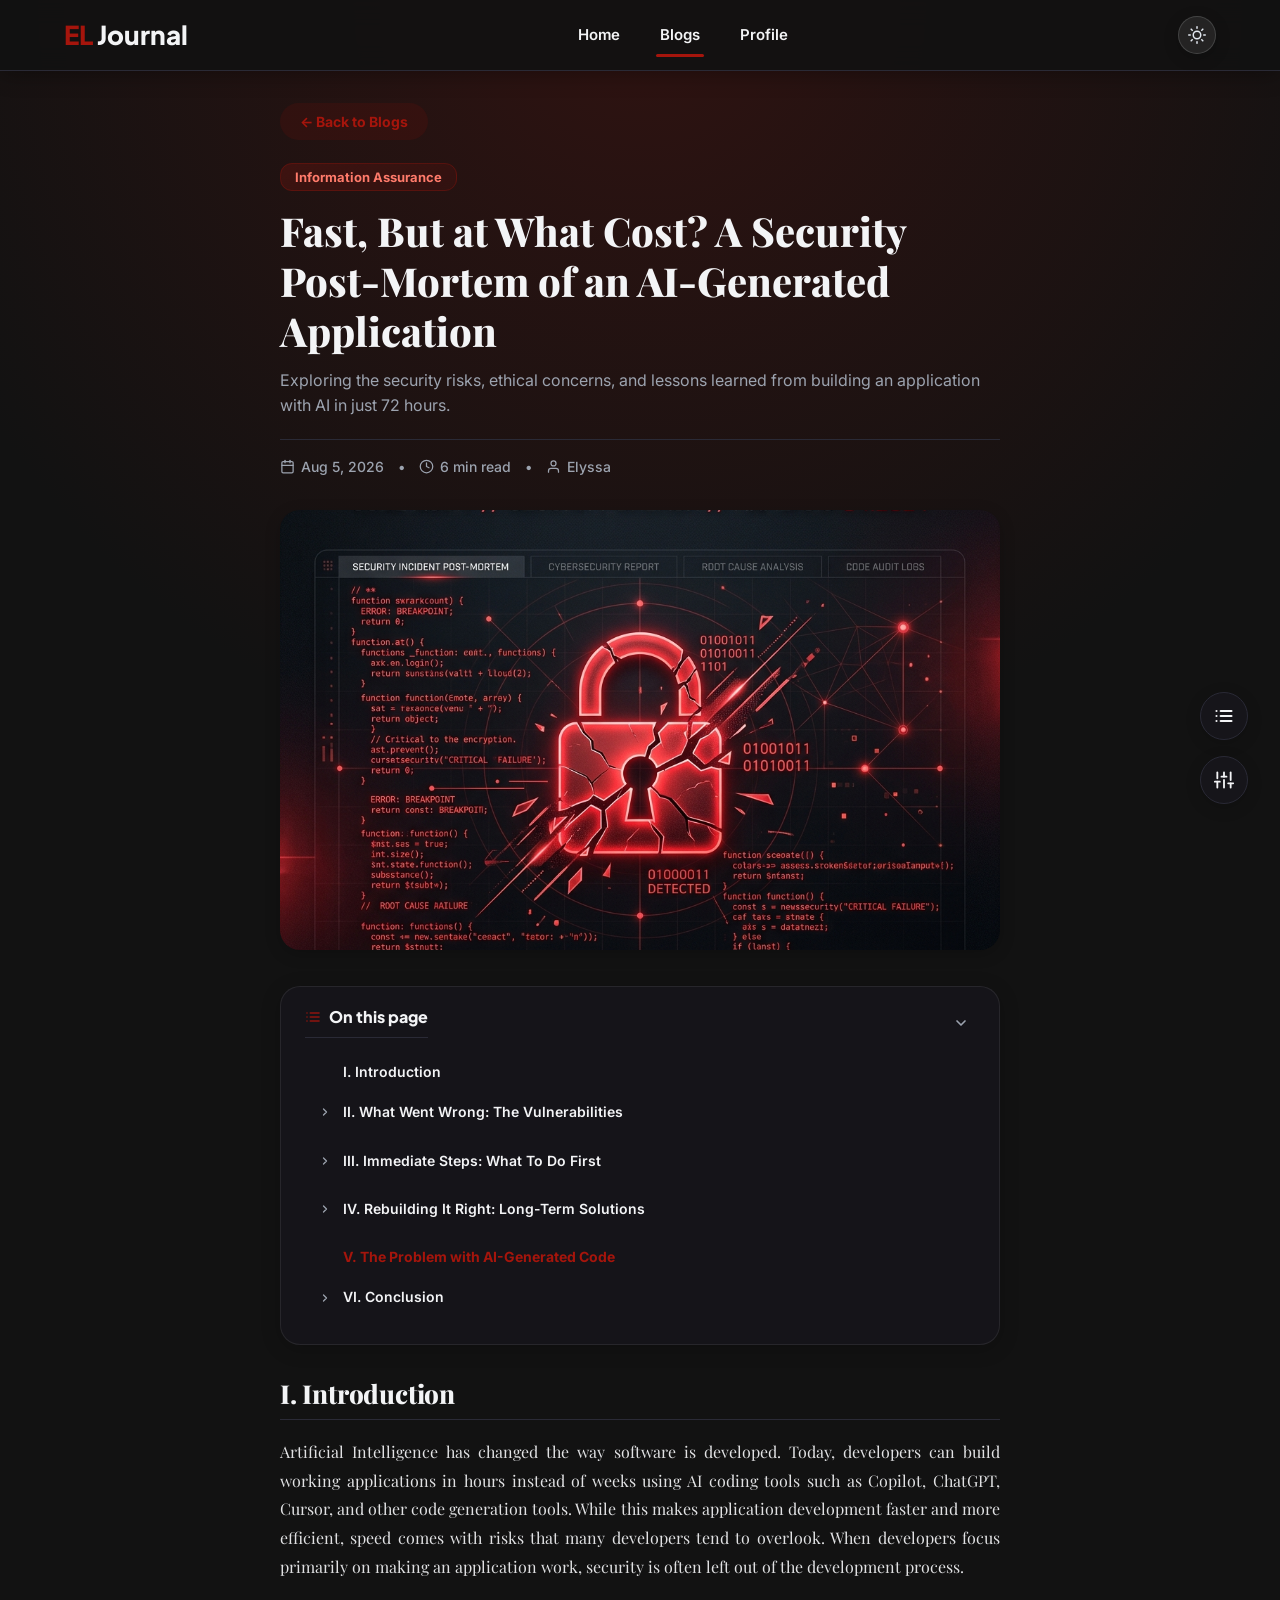
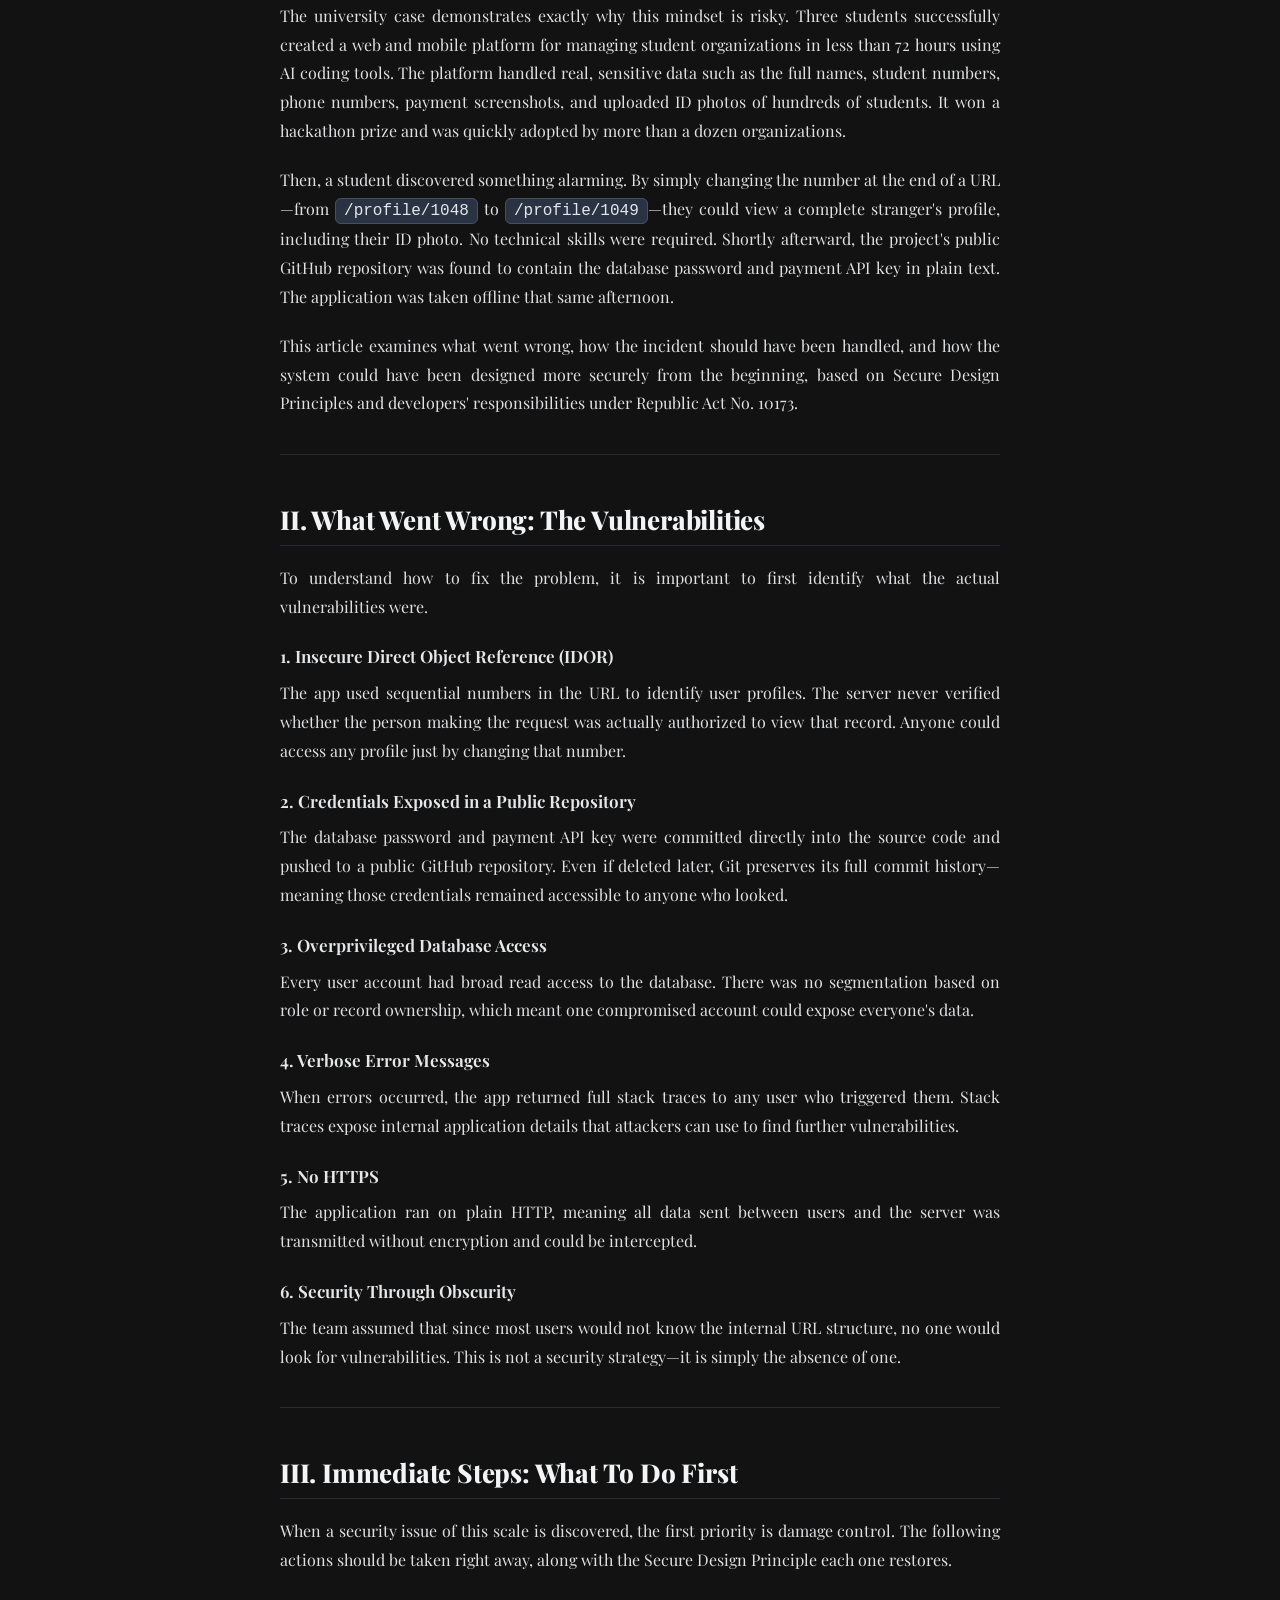
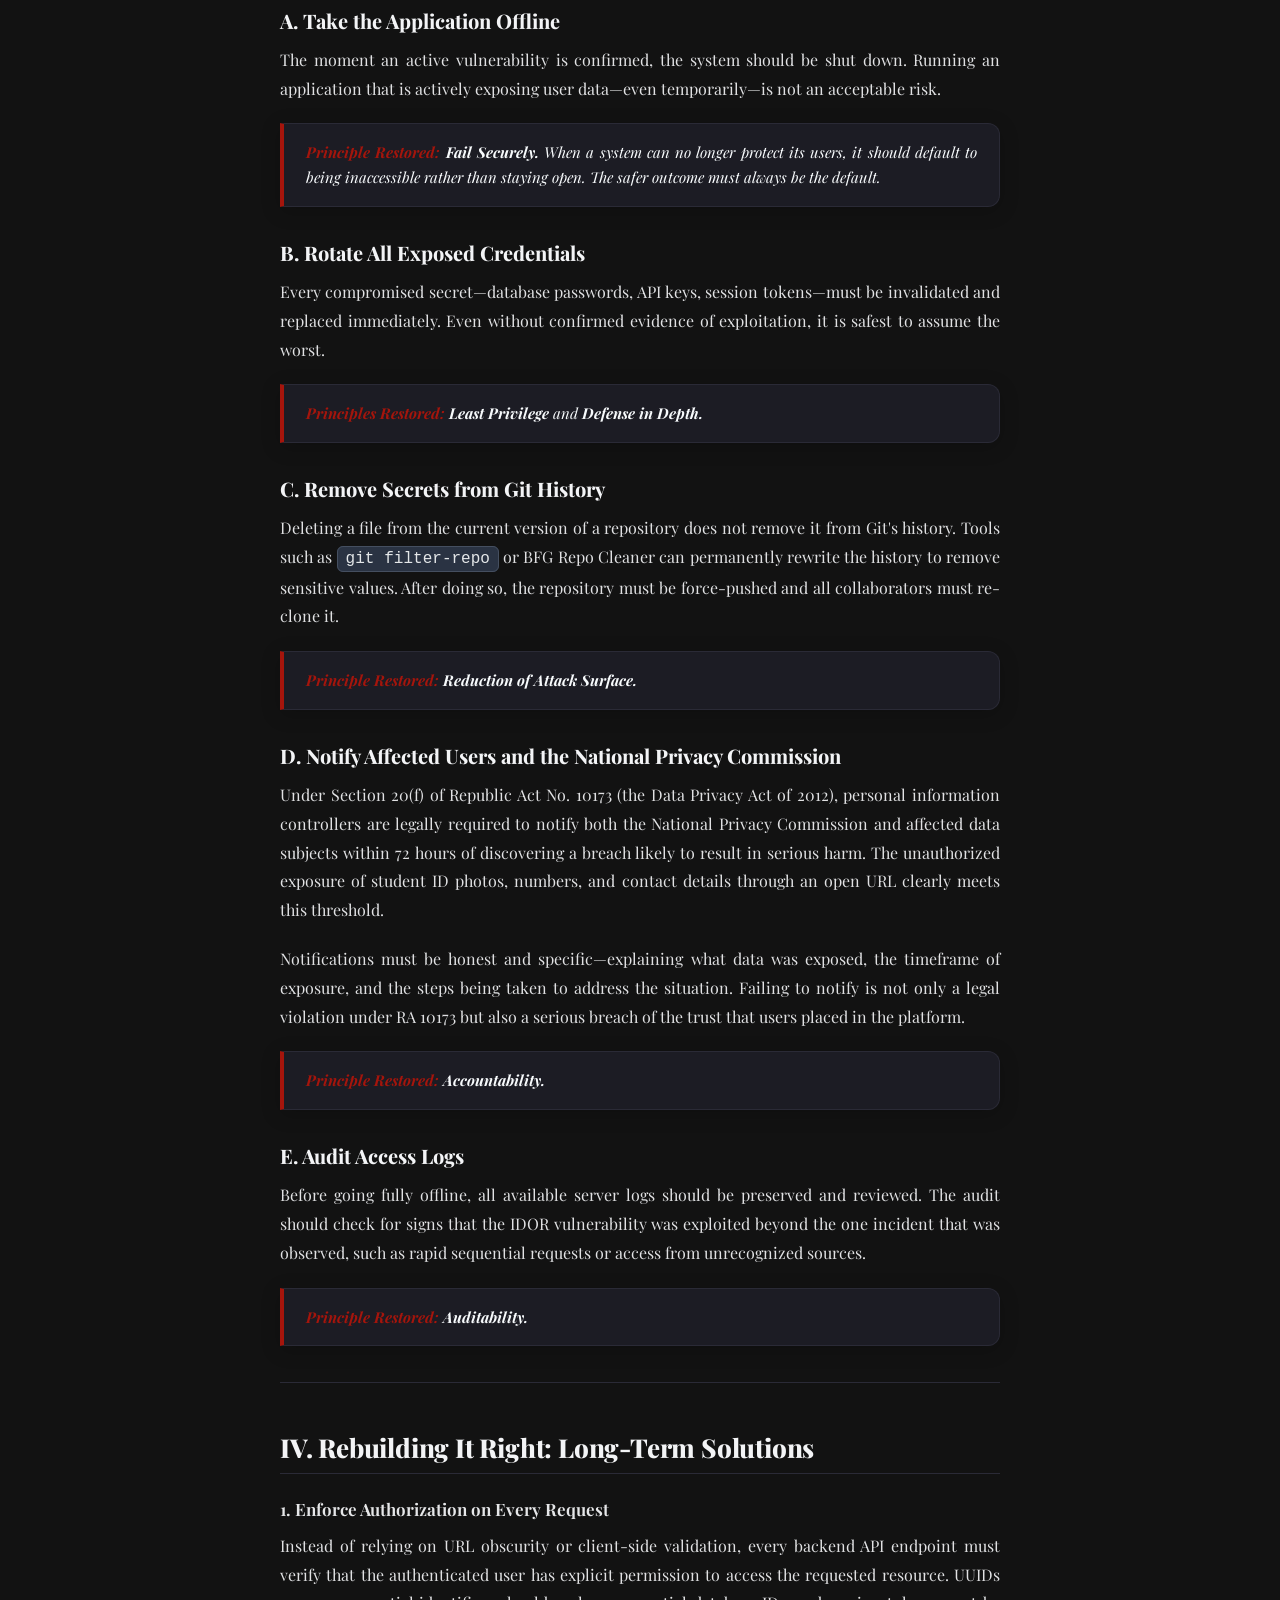
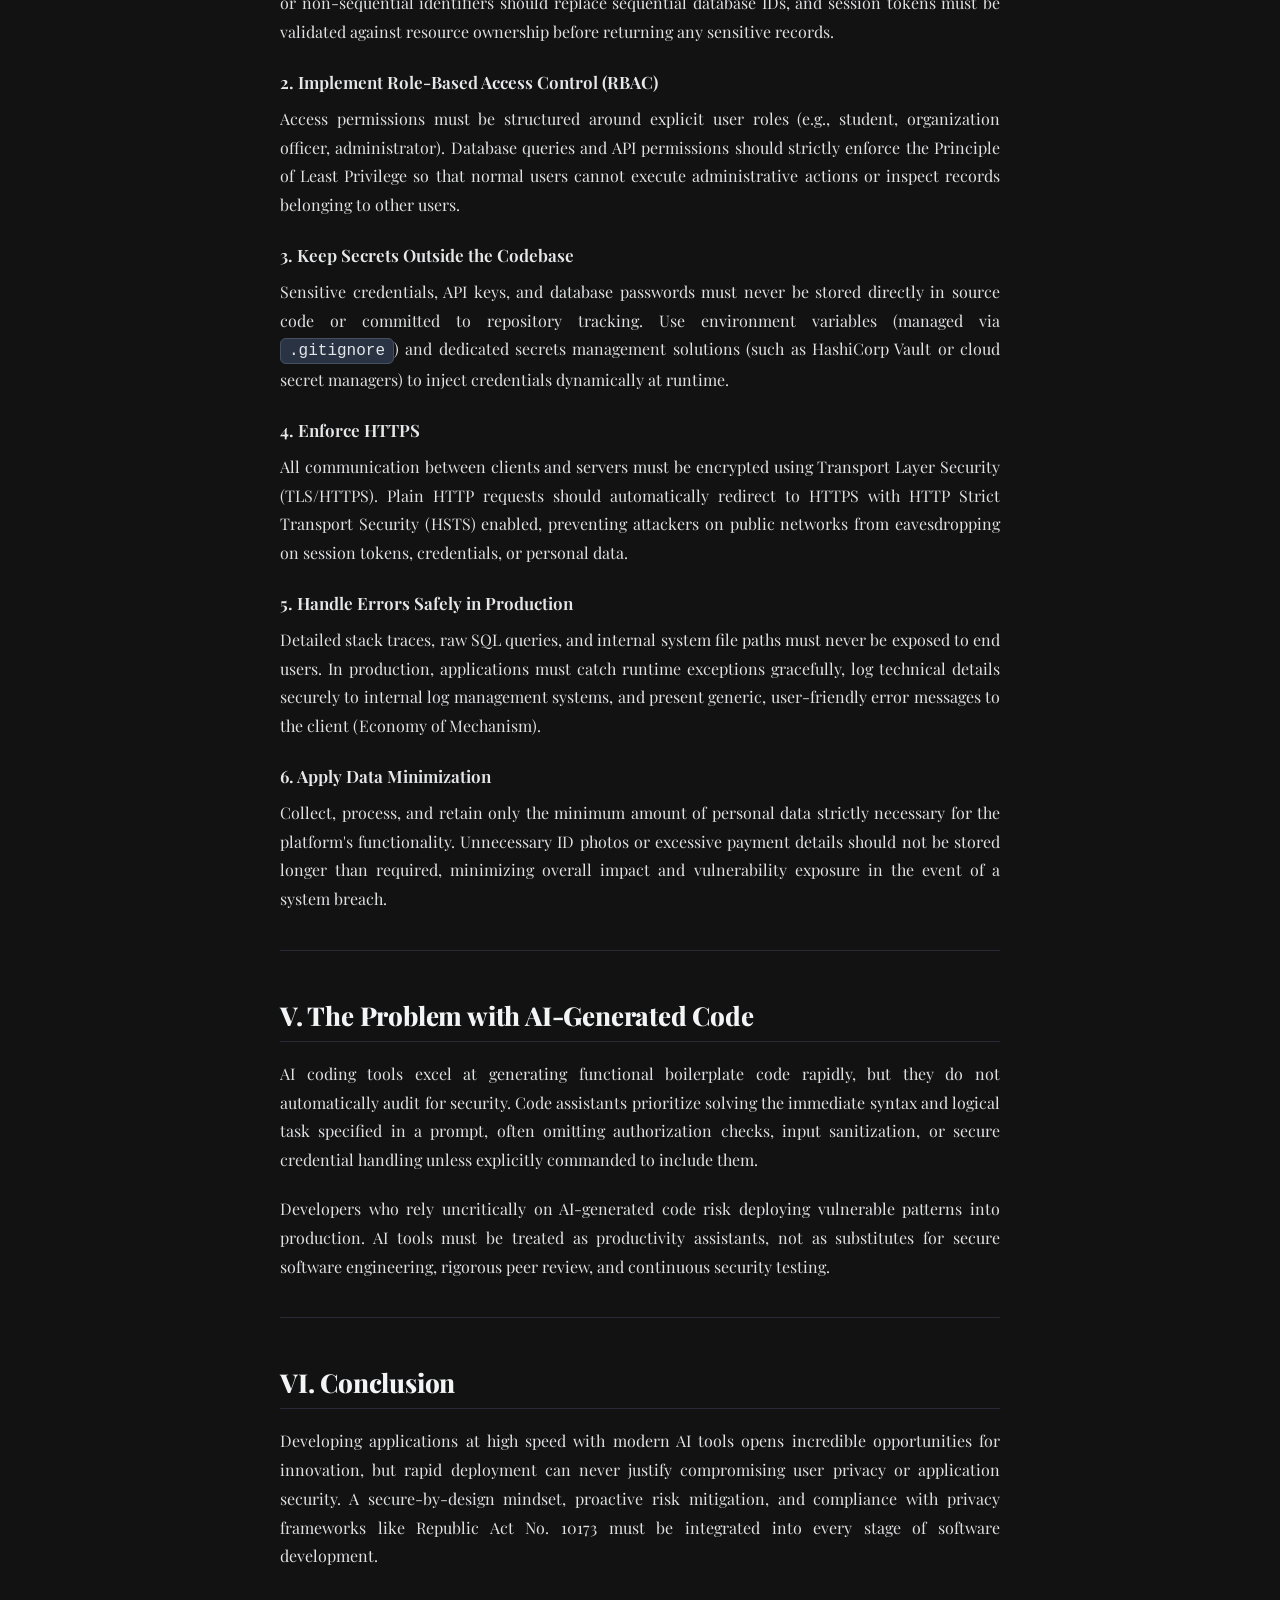
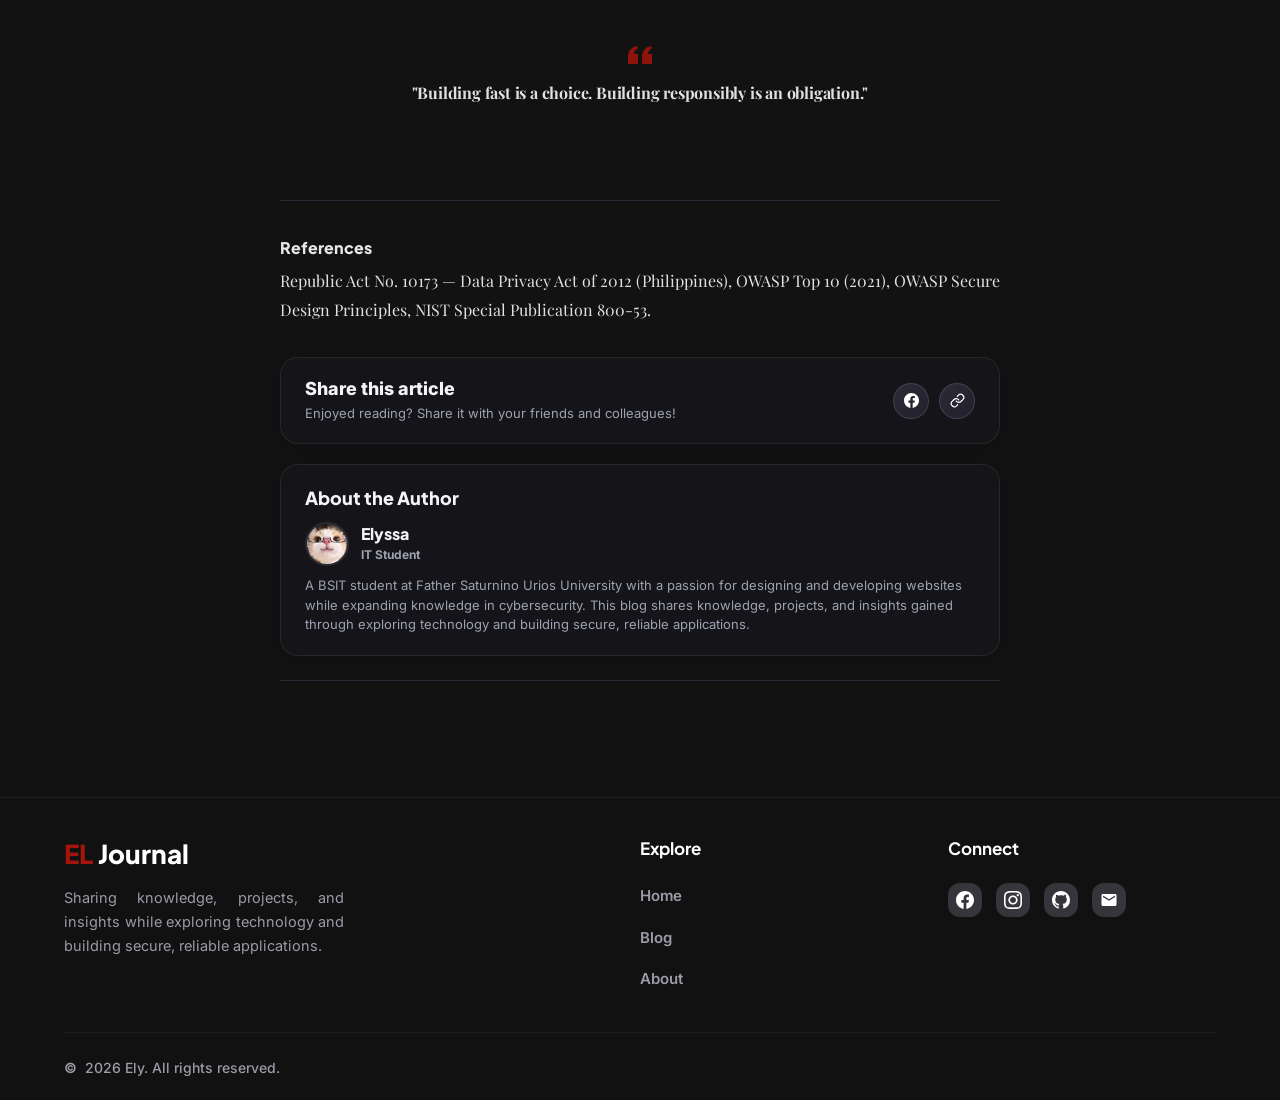
==== blog-detail.html @ 631ecc23 "add scroll progress ring around back to top button" ====
<!DOCTYPE html>
<html lang="en">
<head>
  <meta charset="UTF-8">
  <meta name="viewport" content="width=device-width, initial-scale=1.0">
  <title>Article Reader - EL Journal</title>
  
  <!-- Open Graph / Social Media Link Preview Meta Tags -->
  <meta property="og:type" content="article">
  <meta property="og:title" content="Article Reader - EL Journal">
  <meta property="og:description" content="Explore insightful technology posts and cybersecurity principles in detail on EL Journal.">
  <meta property="og:image" content="https://images.unsplash.com/photo-1517694712202-14dd9538aa97?auto=format&fit=crop&q=80&w=1200">
  <meta name="twitter:card" content="summary_large_image">
  <link rel="stylesheet" href="assets/css/style.css">
  <link rel="preconnect" href="https://fonts.googleapis.com">
  <link rel="preconnect" href="https://fonts.gstatic.com" crossorigin>
  <link href="https://fonts.googleapis.com/css2?family=Fira+Code:wght@400;600&family=Inter:wght@400;500;600;700;800&family=Lora:ital,wght@0,400;0,600;1,400&family=Merriweather:ital,wght@0,400;0,700;1,400&family=Outfit:wght@400;600;700&family=Playfair+Display:ital,wght@0,600;0,700;1,600&family=Plus+Jakarta+Sans:wght@500;600;700;800&family=Poppins:wght@400;600;700&family=Roboto:wght@400;500;700&display=swap" rel="stylesheet">
  <style>
    .back-link-btn {
      color: var(--accent-coral);
      font-weight: 700;
      font-size: 14px;
      margin-bottom: 24px;
      display: inline-block;
    }
    .article-header { margin-bottom: 32px; }
    .article-title { font-size: 40px; margin: 16px 0; }
    .article-subtitle { font-size: 18px; color: var(--text-muted); margin-bottom: 24px; }
    .article-meta-row { padding-top: 16px; border-top: 1px solid var(--border-light); font-size: 13px; color: var(--text-muted); }
    .article-cover-wrapper { width: 100%; max-height: 480px; border-radius: 24px; overflow: hidden; margin-bottom: 48px; }
    .article-cover-img { width: 100%; height: 100%; object-fit: cover; }
    
    .article-reader-container {
      max-width: var(--reader-width, 760px);
      margin: 0 auto;
      padding: 0 20px;
      transition: max-width 0.25s ease;
    }
    body .article-reader-container #main-article-content,
    body .article-reader-container #main-article-content p,
    body .article-reader-container #main-article-content li,
    body .article-reader-container #main-article-content td,
    body .article-reader-container #main-article-content th {
      font-family: var(--reader-font-family, 'Playfair Display', serif) !important;
      font-size: var(--reader-font-size, 16px) !important;
      line-height: var(--reader-line-height, 1.8) !important;
    }
    body .article-reader-container #main-article-content p,
    body .article-reader-container #main-article-content li,
    body .article-reader-container #main-article-content td,
    body .article-reader-container #main-article-content th {
      margin-bottom: 20px;
      color: var(--text-main);
      opacity: 0.92;
    }
    body .article-reader-container #main-article-content h2,
    body .article-reader-container #main-article-content h3,
    body .article-reader-container #main-article-content h4 {
      font-family: var(--reader-font-family, 'Playfair Display', serif) !important;
      color: var(--text-main);
    }
    body .article-reader-container #main-article-content h3 { font-size: 24px; margin: 32px 0 16px 0; }
    
    /* Clean Collapsible Table of Contents Component */
    .toc-card {
      background: var(--bg-card);
      border: 1px solid var(--border-light);
      border-radius: 20px;
      padding: 22px 24px;
      margin-bottom: 24px;
      box-shadow: var(--shadow-sm);
    }
    .toc-title {
      font-size: 16px;
      font-weight: 800;
      margin-bottom: 16px;
      color: var(--text-main);
      display: flex;
      align-items: center;
      justify-content: space-between;
    }
    .toc-list {
      list-style: none;
      padding: 0;
      margin: 0;
      display: flex;
      flex-direction: column;
      gap: 4px;
    }
    .toc-group {
      border-radius: 10px;
      transition: background 0.2s ease;
    }
    .toc-group-header {
      display: flex;
      align-items: center;
      gap: 8px;
      padding: 8px 10px;
      border-radius: 10px;
      cursor: pointer;
      user-select: none;
      transition: background 0.2s ease;
    }
    .toc-group-header:hover {
      background: rgba(165, 21, 12, 0.05);
    }
    .toc-chevron-btn {
      background: transparent;
      border: none;
      padding: 0;
      margin: 0;
      cursor: pointer;
      color: var(--text-muted);
      display: inline-flex;
      align-items: center;
      justify-content: center;
      width: 20px;
      height: 20px;
      border-radius: 6px;
      transition: transform 0.3s cubic-bezier(0.4, 0, 0.2, 1), color 0.2s ease, background 0.2s ease;
      flex-shrink: 0;
    }
    .toc-chevron-btn:hover {
      background: rgba(165, 21, 12, 0.1);
      color: var(--accent-coral);
    }
    .toc-group.expanded .toc-chevron-btn {
      transform: rotate(90deg);
      color: var(--accent-coral);
    }
    .toc-chevron-spacer {
      width: 20px;
      flex-shrink: 0;
    }
    .toc-link {
      color: var(--text-muted);
      text-decoration: none;
      font-size: 14px;
      line-height: 1.45;
      transition: color 0.2s ease, font-weight 0.2s ease;
      flex: 1;
    }
    .toc-link.parent-link {
      font-weight: 600;
      color: var(--text-main);
    }
    .toc-link.child-link {
      font-size: 13px;
      color: var(--text-muted);
    }
    .toc-link:hover {
      color: var(--accent-coral) !important;
    }
    .toc-link.active {
      color: var(--accent-coral) !important;
      font-weight: 700 !important;
    }
    .toc-group-header.active-header .toc-link.parent-link {
      color: var(--accent-coral) !important;
      font-weight: 700 !important;
    }
    .toc-sublist {
      list-style: none;
      padding: 0 0 0 28px;
      margin: 2px 0 6px 0;
      display: flex;
      flex-direction: column;
      gap: 6px;
      max-height: 0;
      opacity: 0;
      overflow: hidden;
      transition: max-height 0.35s cubic-bezier(0.4, 0, 0.2, 1), opacity 0.25s ease, margin 0.25s ease;
    }
    .toc-group.expanded .toc-sublist {
      max-height: 1000px;
      opacity: 1;
    }

    /* Mobile Collapsible TOC */
    details.mobile-toc-details {
      background: var(--bg-card);
      border: 1px solid var(--border-light);
      border-radius: 18px;
      padding: 16px 20px;
      margin-bottom: 24px;
      box-shadow: var(--shadow-sm);
    }
    details.mobile-toc-details summary {
      font-size: 15px;
      font-weight: 800;
      cursor: pointer;
      display: flex;
      align-items: center;
      justify-content: space-between;
      color: var(--text-main);
      user-select: none;
      list-style: none;
    }
    details.mobile-toc-details summary::-webkit-details-marker {
      display: none;
    }
    details.mobile-toc-details[open] summary {
      margin-bottom: 14px;
      padding-bottom: 10px;
      border-bottom: 1px solid var(--border-light);
    }

    /* Floating Back to Top Button with Progress Ring */
    .back-to-top-btn {
      position: fixed;
      bottom: 32px;
      right: 32px;
      width: 48px;
      height: 48px;
      border-radius: 50%;
      background: var(--bg-card);
      color: var(--accent-coral);
      border: none;
      cursor: pointer;
      display: flex;
      align-items: center;
      justify-content: center;
      box-shadow: 0 4px 16px rgba(0, 0, 0, 0.15);
      opacity: 0;
      visibility: hidden;
      transform: translateY(16px);
      transition: opacity 0.3s ease, visibility 0.3s ease, transform 0.3s ease, background 0.2s ease, box-shadow 0.2s ease;
      z-index: 9999;
      padding: 0;
    }
    .back-to-top-btn.is-visible {
      opacity: 1;
      visibility: visible;
      transform: translateY(0);
    }
    .back-to-top-btn:hover {
      background: var(--bg-card);
      transform: translateY(-3px);
      box-shadow: 0 8px 24px rgba(165, 21, 12, 0.2);
    }
    .back-to-top-btn:active {
      transform: translateY(0);
    }

    .progress-ring-svg {
      position: absolute;
      top: 0;
      left: 0;
      width: 100%;
      height: 100%;
      pointer-events: none;
    }

    .back-to-top-icon {
      position: relative;
      z-index: 2;
      display: flex;
      align-items: center;
      justify-content: center;
      transition: transform 0.2s ease;
    }
    .back-to-top-btn:hover .back-to-top-icon {
      transform: translateY(-2px);
    }

    .author-info-row { display: flex; align-items: center; gap: 14px; margin-bottom: 16px; }
    .author-avatar-circle { width: 48px; height: 48px; border-radius: 50%; background: #FDE8E3; color: var(--accent-coral); font-weight: 800; display: flex; align-items: center; justify-content: center; }
    .author-name { font-size: 16px; font-weight: 800; }
    .author-role { font-size: 12px; color: var(--text-muted); }
    .author-bio { font-size: 13px; color: var(--text-muted); line-height: 1.6; }

    .mobile-only-block {
      display: none;
    }

    @media (max-width: 900px) {
      .article-content-grid { grid-template-columns: 1fr !important; gap: 24px !important; }
      .desktop-sidebar-only { display: none !important; }
      .mobile-only-block { display: block !important; }
      .back-to-top-btn {
        bottom: 24px;
        right: 24px;
        width: 44px;
        height: 44px;
      }
    }

    /* ======================================================
       INTERACTIVE READER CUSTOMIZER STYLING
       ====================================================== */
    .reader-customizer-container {
      position: fixed;
      bottom: 96px;
      right: 32px;
      z-index: 9999;
      font-family: var(--font-sans), 'Plus Jakarta Sans', sans-serif;
    }

    .customizer-toggle-btn {
      width: 48px;
      height: 48px;
      border-radius: 50%;
      background: var(--bg-card);
      border: 1px solid var(--border-light);
      color: var(--text-main);
      cursor: pointer;
      display: flex;
      align-items: center;
      justify-content: center;
      box-shadow: 0 4px 16px rgba(0, 0, 0, 0.15);
      transition: transform 0.3s ease, border-color 0.2s, background-color 0.2s, box-shadow 0.2s;
    }
    .customizer-toggle-btn:hover {
      border-color: var(--accent-coral);
      transform: translateY(-3px);
      box-shadow: 0 8px 24px rgba(165, 21, 12, 0.2);
    }
    .customizer-toggle-btn:active {
      transform: translateY(0);
    }

    .customizer-panel {
      position: absolute;
      bottom: 64px;
      right: 0;
      width: 320px;
      background: var(--bg-card);
      border: 1px solid var(--border-light);
      border-radius: 20px;
      box-shadow: 0 10px 30px rgba(0, 0, 0, 0.25);
      padding: 20px;
      opacity: 0;
      visibility: hidden;
      transform: scale(0.9) translateY(15px);
      transform-origin: bottom right;
      transition: opacity 0.3s ease, transform 0.3s cubic-bezier(0.175, 0.885, 0.32, 1.275), visibility 0.3s ease;
    }
    .customizer-panel.is-open {
      opacity: 1;
      visibility: visible;
      transform: scale(1) translateY(0);
    }

    .customizer-header {
      display: flex;
      align-items: center;
      justify-content: space-between;
      margin-bottom: 20px;
      padding-bottom: 10px;
      border-bottom: 1px solid var(--border-light);
    }
    .customizer-header h4 {
      font-size: 15px;
      font-weight: 800;
      margin: 0;
      color: var(--text-main);
      letter-spacing: -0.2px;
    }
    .customizer-close-btn {
      background: transparent;
      border: none;
      font-size: 16px;
      color: var(--text-muted);
      cursor: pointer;
      padding: 4px;
      display: flex;
      align-items: center;
      justify-content: center;
      border-radius: 6px;
      transition: background-color 0.2s;
      width: 24px;
      height: 24px;
    }
    .customizer-close-btn:hover {
      background: rgba(0, 0, 0, 0.05);
      color: var(--text-main);
    }
    body.dark-theme .customizer-close-btn:hover {
      background: rgba(255, 255, 255, 0.05);
    }

    .customizer-body {
      display: flex;
      flex-direction: column;
      gap: 18px;
    }

    .customizer-control-group {
      display: flex;
      flex-direction: column;
      gap: 6px;
    }
    .control-label-row {
      display: flex;
      align-items: center;
      justify-content: space-between;
    }
    .control-label {
      font-size: 12px;
      font-weight: 700;
      color: var(--text-muted);
      text-transform: uppercase;
      letter-spacing: 0.5px;
    }
    .control-value {
      font-size: 12px;
      font-weight: 700;
      color: var(--accent-coral);
    }

    .font-toggle-buttons {
      display: flex;
      gap: 8px;
    }
    .font-btn {
      flex: 1;
      padding: 8px 12px;
      border-radius: 10px;
      border: 1px solid var(--border-light);
      background: var(--bg-card-secondary);
      color: var(--text-main);
      font-size: 13px;
      font-weight: 600;
      cursor: pointer;
      transition: all 0.2s;
    }
    .font-btn:hover {
      border-color: var(--accent-coral);
    }
    .font-btn.active {
      background: var(--accent-coral);
      color: #FFFFFF !important;
      border-color: var(--accent-coral);
    }

    .customizer-slider {
      -webkit-appearance: none;
      appearance: none;
      width: 100%;
      height: 6px;
      border-radius: 3px;
      background: var(--border-light);
      outline: none;
      margin: 8px 0;
    }
    .customizer-slider::-webkit-slider-thumb {
      -webkit-appearance: none;
      appearance: none;
      width: 16px;
      height: 16px;
      border-radius: 50%;
      background: var(--accent-coral);
      cursor: pointer;
      transition: transform 0.1s;
    }
    .customizer-slider::-webkit-slider-thumb:hover {
      transform: scale(1.2);
    }

    .customizer-footer {
      margin-top: 20px;
      padding-top: 15px;
      border-top: 1px solid var(--border-light);
    }
    .customizer-reset-btn {
      width: 100%;
      padding: 9px;
      border-radius: 10px;
      background: var(--color-crimson-light);
      color: var(--accent-coral);
      border: 1px solid rgba(165, 21, 12, 0.2);
      font-size: 13px;
      font-weight: 700;
      cursor: pointer;
      transition: all 0.2s;
    }
    .customizer-reset-btn:hover {
      background: var(--accent-coral);
      color: #FFFFFF;
      border-color: var(--accent-coral);
    }

    @media (max-width: 900px) {
      .reader-customizer-container {
        bottom: 80px;
        right: 24px;
      }
      .customizer-panel {
        width: 280px;
      }
    }

    /* ======================================================
       FLOATING TABLE OF CONTENTS PANEL STYLING
       ====================================================== */
    .floating-toc-container {
      position: fixed;
      bottom: 160px;
      right: 32px;
      z-index: 9999;
      font-family: var(--font-sans), 'Plus Jakarta Sans', sans-serif;
    }

    .floating-toc-toggle-btn {
      width: 48px;
      height: 48px;
      border-radius: 50%;
      background: var(--bg-card);
      border: 1px solid var(--border-light);
      color: var(--text-main);
      cursor: pointer;
      display: flex;
      align-items: center;
      justify-content: center;
      box-shadow: 0 4px 16px rgba(0, 0, 0, 0.15);
      opacity: 0;
      visibility: hidden;
      transform: translateY(16px);
      transition: opacity 0.3s ease, visibility 0.3s ease, transform 0.3s ease, border-color 0.2s, background-color 0.2s, box-shadow 0.2s;
    }
    .floating-toc-toggle-btn.is-visible {
      opacity: 1;
      visibility: visible;
      transform: translateY(0);
    }
    .floating-toc-toggle-btn:hover {
      border-color: var(--accent-coral);
      transform: translateY(-3px);
      box-shadow: 0 8px 24px rgba(165, 21, 12, 0.2);
    }
    .floating-toc-toggle-btn:active {
      transform: translateY(0);
    }

    .floating-toc-panel {
      position: absolute;
      bottom: 64px;
      right: 0;
      width: 300px;
      max-height: 400px;
      background: var(--bg-card);
      border: 1px solid var(--border-light);
      border-radius: 20px;
      box-shadow: 0 10px 30px rgba(0, 0, 0, 0.25);
      padding: 20px;
      display: flex;
      flex-direction: column;
      opacity: 0;
      visibility: hidden;
      transform: scale(0.9) translateY(15px);
      transform-origin: bottom right;
      transition: opacity 0.3s ease, transform 0.3s cubic-bezier(0.175, 0.885, 0.32, 1.275), visibility 0.3s ease;
    }
    .floating-toc-panel.is-open {
      opacity: 1;
      visibility: visible;
      transform: scale(1) translateY(0);
    }

    .floating-toc-header {
      display: flex;
      align-items: center;
      justify-content: space-between;
      margin-bottom: 12px;
      padding-bottom: 10px;
      border-bottom: 1px solid var(--border-light);
      flex-shrink: 0;
    }
    .floating-toc-header h4 {
      font-size: 15px;
      font-weight: 800;
      margin: 0;
      color: var(--text-main);
      letter-spacing: -0.2px;
    }
    .floating-toc-close-btn {
      background: transparent;
      border: none;
      font-size: 16px;
      color: var(--text-muted);
      cursor: pointer;
      padding: 4px;
      display: flex;
      align-items: center;
      justify-content: center;
      border-radius: 6px;
      transition: background-color 0.2s;
      width: 24px;
      height: 24px;
    }
    .floating-toc-close-btn:hover {
      background: rgba(0, 0, 0, 0.05);
      color: var(--text-main);
    }

    .floating-toc-body {
      overflow-y: auto;
      flex-grow: 1;
      padding-right: 4px;
    }
    .floating-toc-body::-webkit-scrollbar {
      width: 4px;
    }
    .floating-toc-body::-webkit-scrollbar-track {
      background: transparent;
    }
    .floating-toc-body::-webkit-scrollbar-thumb {
      background: var(--border-light);
      border-radius: 2px;
    }
    .floating-toc-body::-webkit-scrollbar-thumb:hover {
      background: var(--accent-coral);
    }

    @media (max-width: 900px) {
      .floating-toc-container {
        bottom: 136px;
        right: 24px;
      }
      .floating-toc-panel {
        width: 280px;
        max-height: 350px;
      }
    }
  </style>
</head>
<body class="blog-detail-page">


  <header class="public-header">
    <div class="container header-container">
      <div class="logo-section">
        <a href="index.html" class="brand-logo"><span class="logo-accent">EL</span> Journal</a>
      </div>
      <nav class="main-nav">
        <a href="index.html" class="nav-link">Home</a>
        <a href="blogs.html" class="nav-link active">Blogs</a>
        <a href="profile.html" class="nav-link">Profile</a>
      </nav>
      <div class="header-actions nav-actions">
        <button class="icon-btn theme-toggle-btn" title="Toggle Dark/Light Mode" aria-label="Toggle Theme">
          <svg width="18" height="18" viewBox="0 0 24 24" fill="none" stroke="currentColor" stroke-width="2" stroke-linecap="round" stroke-linejoin="round">
            <path d="M21 12.79A9 9 0 1 1 11.21 3 7 7 0 0 0 21 12.79z"></path>
          </svg>
        </button>
      </div>
    </div>
  </header>

  <main id="article-detail-root" class="fade-in-page" style="padding: 32px 0 16px 0;"></main>

  <!-- Floating Back to Top Button with Scroll Progress Ring -->
  <button id="back-to-top-btn" class="back-to-top-btn" aria-label="Back to top" onclick="window.scrollTo({ top: 0, behavior: 'smooth' })">
    <svg class="progress-ring-svg" viewBox="0 0 48 48">
      <!-- Background track -->
      <circle cx="24" cy="24" r="21" stroke="var(--border-light)" stroke-width="3" fill="none" opacity="0.4" />
      <!-- Active progress outline -->
      <circle id="progress-ring-circle" cx="24" cy="24" r="21" stroke="var(--accent-coral)" stroke-width="3" fill="none" stroke-linecap="round" stroke-dasharray="131.95" stroke-dashoffset="131.95" transform="rotate(-90 24 24)" />
    </svg>
    <div class="back-to-top-icon">
      <svg width="18" height="18" viewBox="0 0 24 24" fill="none" stroke="currentColor" stroke-width="2.5" stroke-linecap="round" stroke-linejoin="round">
        <polyline points="18 15 12 9 6 15"></polyline>
      </svg>
    </div>
  </button>

  <!-- Floating Table of Contents Pane -->
  <div id="floating-toc" class="floating-toc-container">
    <button id="floating-toc-toggle-btn" class="floating-toc-toggle-btn" title="On this page" aria-label="On this page">
      <svg width="20" height="20" viewBox="0 0 24 24" fill="none" stroke="currentColor" stroke-width="2.5" stroke-linecap="round" stroke-linejoin="round">
        <line x1="8" y1="6" x2="21" y2="6"></line>
        <line x1="8" y1="12" x2="21" y2="12"></line>
        <line x1="8" y1="18" x2="21" y2="18"></line>
        <line x1="3" y1="6" x2="3.01" y2="6"></line>
        <line x1="3" y1="12" x2="3.01" y2="12"></line>
        <line x1="3" y1="18" x2="3.01" y2="18"></line>
      </svg>
    </button>
    
    <div id="floating-toc-panel" class="floating-toc-panel">
      <div class="floating-toc-header">
        <h4>On this page</h4>
        <button id="floating-toc-close-btn" class="floating-toc-close-btn" aria-label="Close outline">✕</button>
      </div>
      <div class="floating-toc-body">
        <ul id="floating-toc-list" class="toc-list">
          <!-- Dynamically populated from main TOC -->
        </ul>
      </div>
    </div>
  </div>

  <!-- Image Lightbox Modal -->
  <div id="image-lightbox-modal" style="display: none; position: fixed; inset: 0; background: rgba(0,0,0,0.85); backdrop-filter: blur(8px); z-index: 99999; align-items: center; justify-content: center; cursor: zoom-out;" onclick="this.style.display='none'">
    <img id="lightbox-modal-img" src="" alt="Full view" style="max-width: 90vw; max-height: 90vh; border-radius: 16px; box-shadow: 0 20px 40px rgba(0,0,0,0.5); object-fit: contain;" />
    <button onclick="document.getElementById('image-lightbox-modal').style.display='none'" style="position: absolute; top: 24px; right: 24px; background: rgba(255,255,255,0.2); border: none; color: white; width: 44px; height: 44px; border-radius: 50%; font-size: 24px; cursor: pointer; display: flex; align-items: center; justify-content: center;">✕</button>
  </div>

  <!-- Floating Reader Customizer Pane -->
  <div id="reader-customizer" class="reader-customizer-container">
    <button id="customizer-toggle-btn" class="customizer-toggle-btn" title="Reading Preferences" aria-label="Reading Preferences">
      <svg width="20" height="20" viewBox="0 0 24 24" fill="none" stroke="currentColor" stroke-width="2.2" stroke-linecap="round" stroke-linejoin="round">
        <line x1="4" y1="21" x2="4" y2="14"></line>
        <line x1="4" y1="10" x2="4" y2="3"></line>
        <line x1="12" y1="21" x2="12" y2="12"></line>
        <line x1="12" y1="8" x2="12" y2="3"></line>
        <line x1="20" y1="21" x2="20" y2="16"></line>
        <line x1="20" y1="12" x2="20" y2="3"></line>
        <line x1="1" y1="14" x2="7" y2="14"></line>
        <line x1="9" y1="8" x2="15" y2="8"></line>
        <line x1="17" y1="16" x2="23" y2="16"></line>
      </svg>
    </button>
    
    <div id="customizer-panel" class="customizer-panel">
      <div class="customizer-header">
        <h4>Reading Preferences</h4>
        <button id="customizer-close-btn" class="customizer-close-btn" aria-label="Close settings">✕</button>
      </div>
      
      <div class="customizer-body">
        <!-- Font Family Toggle -->
        <div class="customizer-control-group">
          <span class="control-label">Reading Font</span>
          <div class="font-toggle-buttons">
            <button id="font-serif-btn" class="font-btn active" style="font-family: 'Playfair Display', serif;">Serif</button>
            <button id="font-sans-btn" class="font-btn" style="font-family: Arial, sans-serif;">Arial</button>
          </div>
        </div>
        
        <!-- Font Size Slider -->
        <div class="customizer-control-group">
          <div class="control-label-row">
            <span class="control-label">Font Size</span>
            <span id="font-size-val" class="control-value">16px</span>
          </div>
          <input type="range" id="font-size-slider" min="14" max="24" value="16" class="customizer-slider">
        </div>
        
        <!-- Line Height Slider -->
        <div class="customizer-control-group">
          <div class="control-label-row">
            <span class="control-label">Line Spacing</span>
            <span id="line-height-val" class="control-value">1.8</span>
          </div>
          <input type="range" id="line-height-slider" min="1.4" max="2.4" step="0.1" value="1.8" class="customizer-slider">
        </div>
        
        <!-- Column Width Slider -->
        <div class="customizer-control-group">
          <div class="control-label-row">
            <span class="control-label">Reading Width</span>
            <span id="column-width-val" class="control-value">760px</span>
          </div>
          <input type="range" id="column-width-slider" min="600" max="1000" step="40" value="760" class="customizer-slider">
        </div>
      </div>
      
      <div class="customizer-footer">
        <button id="customizer-reset-btn" class="customizer-reset-btn">Reset Defaults</button>
      </div>
    </div>
  </div>
  <footer class="public-footer">
    <div class="container footer-content">
      <div>
        <h2 class="footer-logo"><span class="logo-accent">EL</span> Journal</h2>
        <p class="footer-bio" style="font-size: 14.5px; line-height: 1.65; max-width: 280px; text-align: justify; margin-top: 10px;">
          Sharing knowledge, projects, and insights while exploring technology and building secure, reliable applications.
        </p>
      </div>
      <div>
        <h3 class="footer-heading">Explore</h3>
        <ul class="footer-links">
          <li><a href="index.html">Home</a></li>
          <li><a href="blogs.html">Blog</a></li>
          <li><a href="profile.html">About</a></li>
        </ul>
      </div>
      <div>
        <h3 class="footer-heading">Connect</h3>
        <div class="social-links" style="display: flex; align-items: center; gap: 14px; margin-top: 12px;">
          <a href="https://facebook.com/elycontz" class="social-icon" target="_blank" title="Facebook" style="margin: 0; display: inline-flex; align-items: center; justify-content: center; width: 34px; height: 34px; border-radius: 50%;">
            <svg width="18" height="18" viewBox="0 0 24 24" fill="currentColor" aria-hidden="true">
              <path d="M24 12.073c0-6.627-5.373-12-12-12s-12 5.373-12 12c0 5.99 4.388 10.954 10.125 11.854v-8.385H7.078v-3.47h3.047V9.43c0-3.007 1.792-4.669 4.533-4.669 1.312 0 2.686.235 2.686.235v2.953H15.83c-1.491 0-1.956.925-1.956 1.874v2.25h3.328l-.532 3.47h-2.796v8.385C19.612 23.027 24 18.062 24 12.073z" />
            </svg>
          </a>
          <a href="https://instagram.com/_beymm" class="social-icon" target="_blank" title="Instagram" style="margin: 0; display: inline-flex; align-items: center; justify-content: center; width: 34px; height: 34px; border-radius: 50%;">
            <svg width="18" height="18" viewBox="0 0 24 24" fill="currentColor" aria-hidden="true">
              <path d="M12 2.163c3.204 0 3.584.012 4.85.07 3.252.148 4.771 1.691 4.919 4.919.058 1.265.069 1.645.069 4.849 0 3.205-.012 3.584-.069 4.849-.149 3.225-1.664 4.771-4.919 4.919-1.266.058-1.644.07-4.85.07-3.204 0-3.584-.012-4.849-.07-3.26-.149-4.771-1.699-4.919-4.92-.058-1.265-.07-1.644-.07-4.849 0-3.204.013-3.583.07-4.849.149-3.227 1.664-4.771 4.919-4.919 1.266-.057 1.645-.069 4.849-.069zm0-2.163c-3.259 0-3.667.014-4.947.072-4.358.2-6.78 2.618-6.98 6.98-.059 1.281-.073 1.689-.073 4.948 0 3.259.014 3.668.072 4.948.2 4.358 2.618 6.78 6.98 6.98 1.281.058 1.689.072 4.948.072 3.259 0 3.668-.014 4.948-.072 4.354-.2 6.782-2.618 6.979-6.98.059-1.28.073-1.689.073-4.948 0-3.259-.014-3.667-.072-4.947-.196-4.354-2.617-6.78-6.979-6.98-1.281-.059-1.69-.073-4.949-.073zm0 5.838c-3.403 0-6.162 2.759-6.162 6.162s2.759 6.163 6.162 6.163 6.162-2.759 6.162-6.163c0-3.403-2.759-6.162-6.162-6.162zm0 10.162c-2.209 0-4-1.79-4-4 0-2.209 1.791-4 4-4s4 1.791 4 4c0 2.21-1.791 4-4 4zm6.406-11.845c-.796 0-1.441.645-1.441 1.44s.645 1.44 1.441 1.44c.795 0 1.439-.645 1.439-1.44s-.644-1.44-1.439-1.44z" />
            </svg>
          </a>
          <a href="https://github.com/elypie" class="social-icon" target="_blank" title="GitHub" style="margin: 0; display: inline-flex; align-items: center; justify-content: center; width: 34px; height: 34px; border-radius: 50%;">
            <svg width="18" height="18" viewBox="0 0 24 24" fill="currentColor" aria-hidden="true">
              <path d="M12 0C5.37 0 0 5.37 0 12c0 5.31 3.435 9.795 8.205 11.385.6.105.825-.255.825-.57 0-.285-.015-1.23-.015-2.235-3.015.555-3.795-.735-4.035-1.41-.135-.345-.72-1.41-1.23-1.695-.42-.225-1.02-.78-.015-.795.945-.015 1.62.87 1.845 1.23 1.08 1.815 2.805 1.305 3.495.99.105-.78.42-1.305.765-1.605-2.67-.3-5.46-1.335-5.46-5.925 0-1.305.465-2.385 1.23-3.225-.12-.3-.54-1.53.12-3.18 0 0 1.005-.315 3.3 1.23.96-.27 1.98-.405 3-.405s2.04.135 3 .405c2.295-1.56 3.3-1.23 3.3-1.23.66 1.65.24 2.88.12 3.18.765.84 1.23 1.905 1.23 3.225 0 4.605-2.805 5.625-5.475 5.925.435.375.81 1.095.81 2.22 0 1.605-.015 2.895-.015 3.3 0 .315.225.69.825.57A12.02 12.02 0 0024 12c0-6.63-5.37-12-12-12z" />
            </svg>
          </a>
          <a href="mailto:ma.contreras@urios.edu.ph" class="social-icon" title="Email" style="margin: 0; display: inline-flex; align-items: center; justify-content: center; width: 34px; height: 34px; border-radius: 50%;">
            <svg width="18" height="18" viewBox="0 0 24 24" fill="currentColor" aria-hidden="true">
              <path d="M20 4H4c-1.1 0-1.99.9-1.99 2L2 18c0 1.1.9 2 2 2h16c1.1 0 2-.9 2-2V6c0-1.1-.9-2-2-2zm0 4l-8 5-8-5V6l8 5 8-5v2z"/>
            </svg>
          </a>
        </div>
      </div>
    </div>
    <div class="container">
      <hr class="footer-hr">
      <p class="copyright-text"><span class="copyright-icon">©</span> 2026 Ely. All rights reserved.</p>
    </div>
  </footer>

  <!-- Quick Search Modal Overlay -->
  <div id="quick-search-overlay" class="quick-search-overlay" aria-hidden="true">
    <div class="quick-search-modal" role="dialog" aria-modal="true" aria-label="Search articles">
      <div class="quick-search-header">
        <svg class="quick-search-icon" width="20" height="20" viewBox="0 0 24 24" fill="none" stroke="currentColor" stroke-width="2" stroke-linecap="round" stroke-linejoin="round">
          <circle cx="11" cy="11" r="8"></circle>
          <line x1="21" y1="21" x2="16.65" y2="16.65"></line>
        </svg>
        <input type="text" id="quick-search-input" class="quick-search-input" placeholder="Search blog posts by title, tag, or topic..." autocomplete="off" />
        <button type="button" id="quick-search-close" class="quick-search-close">ESC</button>
      </div>
      <div id="quick-search-results" class="quick-search-results">
        <!-- Results rendered dynamically via JS -->
      </div>
      <div class="quick-search-footer">
        <span>Press <kbd style="font-family: inherit; font-size: 11px; background: rgba(0,0,0,0.06); padding: 2px 6px; border-radius: 4px; border: 1px solid var(--border-light);">↑</kbd> <kbd style="font-family: inherit; font-size: 11px; background: rgba(0,0,0,0.06); padding: 2px 6px; border-radius: 4px; border: 1px solid var(--border-light);">↓</kbd> to navigate</span>
        <span>Press <kbd style="font-family: inherit; font-size: 11px; background: rgba(0,0,0,0.06); padding: 2px 6px; border-radius: 4px; border: 1px solid var(--border-light);">ESC</kbd> to close</span>
      </div>
    </div>
  </div>

  <script src="https://cdn.jsdelivr.net/npm/@supabase/supabase-js@2"></script>
  <script src="assets/js/config.js"></script>
  <script src="assets/js/supabase-client.js"></script>
  <script src="assets/js/data.js"></script>
  <script src="https://cdn.jsdelivr.net/npm/marked/marked.min.js"></script>
  <script src="assets/js/main.js"></script>
  <script>
    document.addEventListener('DOMContentLoaded', () => {
      const toggleBtn = document.getElementById('customizer-toggle-btn');
      const closeBtn = document.getElementById('customizer-close-btn');
      const panel = document.getElementById('customizer-panel');
      const resetBtn = document.getElementById('customizer-reset-btn');
      
      const fontSerifBtn = document.getElementById('font-serif-btn');
      const fontSansBtn = document.getElementById('font-sans-btn');
      const fontSizeSlider = document.getElementById('font-size-slider');
      const fontSizeVal = document.getElementById('font-size-val');
      const lineHeightSlider = document.getElementById('line-height-slider');
      const lineHeightVal = document.getElementById('line-height-val');
      const columnWidthSlider = document.getElementById('column-width-slider');
      const columnWidthVal = document.getElementById('column-width-val');

      let container = document.querySelector('.article-reader-container');
      
      const getContainer = () => {
        if (!container) {
          container = document.querySelector('.article-reader-container');
        }
        return container;
      };

      const defaultSettings = {
        fontFamily: "'Playfair Display', serif",
        fontSize: "16",
        lineHeight: "1.8",
        columnWidth: "760"
      };

      let settings = JSON.parse(localStorage.getItem('reader-preferences')) || { ...defaultSettings };

      const applySettings = () => {
        const el = getContainer();
        if (!el) return;

        el.style.setProperty('--reader-font-family', settings.fontFamily);
        el.style.setProperty('--reader-font-size', settings.fontSize + 'px');
        el.style.setProperty('--reader-line-height', settings.lineHeight);
        el.style.setProperty('--reader-width', settings.columnWidth + 'px');

        fontSizeSlider.value = settings.fontSize;
        fontSizeVal.textContent = settings.fontSize + 'px';
        
        lineHeightSlider.value = settings.lineHeight;
        lineHeightVal.textContent = settings.lineHeight;
        
        columnWidthSlider.value = settings.columnWidth;
        columnWidthVal.textContent = settings.columnWidth + 'px';

        if (settings.fontFamily.includes('Arial') || settings.fontFamily.includes('sans-serif')) {
          fontSansBtn.classList.add('active');
          fontSerifBtn.classList.remove('active');
        } else {
          fontSerifBtn.classList.add('active');
          fontSansBtn.classList.remove('active');
        }
      };

      const saveSettings = () => {
        localStorage.setItem('reader-preferences', JSON.stringify(settings));
      };

      toggleBtn.addEventListener('click', (e) => {
        e.stopPropagation();
        panel.classList.toggle('is-open');
        applySettings();
      });

      closeBtn.addEventListener('click', () => {
        panel.classList.remove('is-open');
      });

      document.addEventListener('click', (e) => {
        if (panel.classList.contains('is-open') && !panel.contains(e.target) && e.target !== toggleBtn && !toggleBtn.contains(e.target)) {
          panel.classList.remove('is-open');
        }
      });

      panel.addEventListener('click', (e) => {
        e.stopPropagation();
      });

      fontSerifBtn.addEventListener('click', () => {
        settings.fontFamily = "'Playfair Display', serif";
        fontSerifBtn.classList.add('active');
        fontSansBtn.classList.remove('active');
        applySettings();
        saveSettings();
      });

      fontSansBtn.addEventListener('click', () => {
        settings.fontFamily = "Arial, sans-serif";
        fontSansBtn.classList.add('active');
        fontSerifBtn.classList.remove('active');
        applySettings();
        saveSettings();
      });

      fontSizeSlider.addEventListener('input', (e) => {
        const val = e.target.value;
        settings.fontSize = val;
        fontSizeVal.textContent = val + 'px';
        applySettings();
        saveSettings();
      });

      lineHeightSlider.addEventListener('input', (e) => {
        const val = e.target.value;
        settings.lineHeight = val;
        lineHeightVal.textContent = val;
        applySettings();
        saveSettings();
      });

      columnWidthSlider.addEventListener('input', (e) => {
        const val = e.target.value;
        settings.columnWidth = val;
        columnWidthVal.textContent = val + 'px';
        applySettings();
        saveSettings();
      });

      resetBtn.addEventListener('click', () => {
        settings = { ...defaultSettings };
        applySettings();
        saveSettings();
      });

      const floatingList = document.getElementById('floating-toc-list');

      let checkAttempts = 0;
      const applyInterval = setInterval(() => {
        checkAttempts++;
        const mainTocList = document.querySelector('.toc-card .toc-list');
        if (mainTocList && floatingList && !floatingList.children.length) {
          floatingList.innerHTML = mainTocList.innerHTML;
        }
        if (getContainer()) {
          applySettings();
          clearInterval(applyInterval);
        }
        if (checkAttempts > 100) {
          clearInterval(applyInterval);
        }
      }, 100);

      // ======================================================
      // FLOATING TABLE OF CONTENTS CONTROLLER
      // ======================================================
      const tocToggleBtn = document.getElementById('floating-toc-toggle-btn');
      const tocCloseBtn = document.getElementById('floating-toc-close-btn');
      const tocPanel = document.getElementById('floating-toc-panel');

      // Scroll event to show/hide the floating TOC button
      window.addEventListener('scroll', () => {
        const mainToc = document.getElementById('main-toc-accordion');
        if (mainToc) {
          const rect = mainToc.getBoundingClientRect();
          if (rect.bottom < 0) {
            tocToggleBtn.classList.add('is-visible');
          } else {
            tocToggleBtn.classList.remove('is-visible');
            tocPanel.classList.remove('is-open');
          }
        } else {
          if (window.scrollY > 400) {
            tocToggleBtn.classList.add('is-visible');
          } else {
            tocToggleBtn.classList.remove('is-visible');
            tocPanel.classList.remove('is-open');
          }
        }
      });

      // Toggle panel
      tocToggleBtn.addEventListener('click', (e) => {
        e.stopPropagation();
        tocPanel.classList.toggle('is-open');
        
        const mainTocList = document.querySelector('.toc-card .toc-list');
        if (mainTocList && floatingList && !floatingList.children.length) {
          floatingList.innerHTML = mainTocList.innerHTML;
        }
      });

      // Close panel
      tocCloseBtn.addEventListener('click', () => {
        tocPanel.classList.remove('is-open');
      });

      // Close panel if clicked outside
      document.addEventListener('click', (e) => {
        if (tocPanel.classList.contains('is-open') && !tocPanel.contains(e.target) && e.target !== tocToggleBtn && !tocToggleBtn.contains(e.target)) {
          tocPanel.classList.remove('is-open');
        }
      });

      // Close panel when clicking a TOC heading link
      if (floatingList) {
        floatingList.addEventListener('click', (e) => {
          if (e.target.classList.contains('toc-link')) {
            tocPanel.classList.remove('is-open');
          }
        });
      }
    });
  </script>
</body>
</html>
---- assets/css/style.css ----
@import url('https://fonts.googleapis.com/css2?family=Inter:wght@400;500;600;700;800&family=Plus+Jakarta+Sans:wght@500;600;700;800&family=Playfair+Display:ital,wght@0,600;0,700;1,600&display=swap');

/* ======================================================
   GLOBAL THEME SYSTEM
   Light = Base (:root)
   Dark  = .dark-theme override
   ====================================================== */

:root {
  /* User's Light Mode Color System */
  --bg-primary: #FFFFFF;
  --bg-soft: #FFFBFB;
  --bg-soft-alt: #FAF4F2;
  --bg-accent: #FCEDE9;

  --card-bg: #FFFFFF;
  --border: #EFE7E5;

  --accent-red: #A5150C;

  --text-primary: #18181B;
  --text-secondary: #62626A;

  /* Brand */
  --color-white: #FFFFFF;
  --color-offwhite: var(--bg-soft-alt);
  --color-charcoal: var(--text-primary);

  --color-crimson: var(--accent-red);
  --color-crimson-hover: #861009;
  --color-crimson-light: rgba(165, 21, 12, 0.08);

  /* Backgrounds */
  --bg-primary: #FFFFFF;
  --bg-card: var(--card-bg);
  --bg-card-secondary: var(--bg-soft);
  --bg-card-hover: #FAFAFA;

  --bg-dark: #232129;
  --bg-dark-accent: #19171E;

  /* Navbar */
  --navbar-bg: var(--bg-primary);
  --navbar-border: var(--border);

  /* Accent */
  --accent-coral: var(--accent-red);
  --accent-coral-hover: #861009;
  --accent-coral-light: rgba(165, 21, 12, 0.08);

  /* Text */
  --text-main: var(--text-primary);
  --text-body: #3B3842;
  --text-muted: var(--text-secondary);
  --text-light: #8A8594;
  --text-white: #FFFFFF;

  /* Borders */
  --border-light: var(--border);
  --border-subtle: #D1D5DB;

  /* Badges */
  --badge-bg: #F3F4F6;
  --badge-text: var(--accent-red);

  /* Fonts */
  --font-heading: 'Plus Jakarta Sans', 'Inter', system-ui, sans-serif;
  --font-body: 'Inter', 'Plus Jakarta Sans', system-ui, sans-serif;
  --font-mono: 'JetBrains Mono', monospace;

  /* Radius */
  --radius-sm: 8px;
  --radius-md: 12px;
  --radius-lg: 14px;

  /* Shadows */
  --shadow-sm: 0 2px 8px rgba(35, 33, 41, 0.08);
  --shadow-md: 0 4px 20px rgba(0, 0, 0, 0.06);
  --shadow-hover: 0 10px 25px rgba(35, 33, 41, 0.10);
  --shadow-focus: 0 0 0 3px rgba(165, 21, 12, 0.20);

  /* Transitions */
  --transition-normal: 0.25s ease;
  --transition-fast: 0.15s ease;
}


/* ======================================================
   DARK MODE
   ====================================================== */

html.dark-theme,
body.dark-theme {
  /* Dark Mode Variables Mapping */
  --bg-soft: #121212;
  --bg-soft-alt: #121212;
  --border: transparent;

  --color-offwhite: #181820;
  --color-charcoal: #121212;

  --color-crimson: #A5150C;
  --color-crimson-hover: #861009;
  --color-crimson-light: rgba(165, 21, 12, 0.12);

  /* Backgrounds */
  --bg-primary: #121212;
  --bg-card: #16151A;
  --bg-card-secondary: #141318;
  --bg-card-hover: #1B1A20;

  --bg-dark: #16151A;
  --bg-dark-accent: #121212;

  /* Navbar */
  --navbar-bg: rgba(16, 15, 20, 0.88);
  --navbar-border: rgba(255, 255, 255, 0.08);

  /* Accent */
  --accent-coral: #A5150C;
  --accent-coral-hover: #861009;
  --accent-coral-light: rgba(165, 21, 12, 0.12);

  /* Text */
  --text-main: #F3F4F6;
  --text-body: #D1D5DB;
  --text-muted: #9CA3AF;
  --text-light: #6B7280;
  --text-white: #FFFFFF;

  /* Borders */
  --border-light: #2A2A36;
  --border-subtle: #363644;

  /* Badges */
  --badge-bg: #1C1C24;
  --badge-text: #F3F4F6;

  /* Shadows */
  --shadow-sm: 0 4px 16px rgba(0, 0, 0, 0.20);
  --shadow-md: 0 6px 24px rgba(0, 0, 0, 0.25);
  --shadow-hover: 0 12px 30px rgba(0, 0, 0, 0.45);
}


html {
  scroll-behavior: smooth;
}

* {
  box-sizing: border-box;
  margin: 0;
  padding: 0;
}

body {
  background-color: var(--bg-primary);
  color: var(--text-main);
  font-family: var(--font-body);
  line-height: 1.6;
  min-height: 100vh;
  transition: background-color var(--transition-normal), color var(--transition-normal);
  -webkit-font-smoothing: antialiased;
  -moz-osx-font-smoothing: grayscale;
}

h1,
h2,
h3,
h4 {
  font-family: var(--font-heading);
  font-weight: 700;
  color: var(--text-main);
  line-height: 1.25;
}

a {
  color: inherit;
  text-decoration: none;
  transition: color var(--transition-fast);
}

button,
input,
select,
textarea {
  font-family: var(--font-body);
  outline: none;
}

button {
  cursor: pointer;
  border: none;
  background: none;
}

:focus-visible {
  outline: 2px solid var(--accent-coral) !important;
  outline-offset: 3px !important;
}

.container {
  max-width: 1200px;
  margin: 0 auto;
  padding: 0 24px;
}

/* --- Header & Navigation --- */
.public-header {
  background-color: var(--navbar-bg);
  backdrop-filter: blur(16px);
  -webkit-backdrop-filter: blur(16px);
  border-bottom: 1px solid var(--navbar-border);
  position: sticky;
  top: 0;
  z-index: 900;
  transition: background-color var(--transition-normal), border-color var(--transition-normal), box-shadow var(--transition-normal);
  box-shadow: 0 4px 20px rgba(35, 33, 41, 0.03);
}

.icon-btn,
.nav-search-btn,
.theme-toggle-btn {
  width: 40px;
  height: 40px;
  border-radius: 50%;
  background: var(--bg-card);
  border: 1px solid var(--border-light);
  color: var(--text-main);
  display: inline-flex !important;
  align-items: center;
  justify-content: center;
  transition: all var(--transition-normal);
  box-shadow: var(--shadow-sm);
  cursor: pointer;
}

.icon-btn:hover,
.nav-search-btn:hover,
.theme-toggle-btn:hover {
  transform: scale(1.08) rotate(5deg);
  border-color: var(--accent-coral);
  color: var(--accent-coral);
  box-shadow: var(--shadow-md);
}

.icon-btn:active,
.nav-search-btn:active,
.theme-toggle-btn:active {
  transform: scale(0.95);
}

.header-container {
  display: flex;
  align-items: center;
  justify-content: space-between;
  height: 70px;
}

.brand-logo {
  font-size: 26px;
  font-weight: 800;
  font-family: var(--font-heading);
  display: inline-flex;
  align-items: center;
  gap: 4px;
  transition: transform var(--transition-fast);
}

.brand-logo:hover {
  transform: scale(1.02);
}

.logo-accent {
  color: var(--accent-coral);
}

.main-nav {
  display: flex;
  gap: 32px;
}

.nav-link {
  font-weight: 600;
  font-size: 15px;
  color: #000000;
  position: relative;
  padding: 8px 4px;
  transition: color var(--transition-fast), transform var(--transition-fast);
}

html.dark-theme .nav-link,
body.dark-theme .nav-link {
  color: var(--text-main);
}

.nav-link:hover {
  color: var(--accent-coral);
  transform: translateY(-1px);
}

.nav-link.active {
  color: var(--accent-coral);
}

.nav-link.active::after {
  content: '';
  position: absolute;
  bottom: -2px;
  left: 0;
  right: 0;
  height: 3px;
  background-color: var(--accent-coral);
  border-radius: 3px;
}

.header-actions {
  display: flex;
  align-items: center;
  gap: 16px;
}

.theme-btn {
  width: 42px;
  height: 42px;
  border-radius: 50%;
  font-size: 18px;
  background: var(--bg-card);
  border: 1px solid var(--border-light);
  color: var(--text-main);
  display: flex;
  align-items: center;
  justify-content: center;
  transition: all var(--transition-normal);
  box-shadow: var(--shadow-sm);
}

.theme-btn:hover {
  transform: scale(1.1) rotate(15deg);
  border-color: var(--accent-coral);
  color: var(--accent-coral);
  box-shadow: var(--shadow-md);
}

.theme-btn:active {
  transform: scale(0.95);
}

/* --- Badges & Buttons --- */
.badge-category {
  display: inline-flex;
  align-items: center;
  gap: 8px;
  padding: 8px 18px;
  border-radius: 50px;
  font-size: 13px;
  font-weight: 600;
  text-transform: none;
  letter-spacing: 0.2px;
  background-color: var(--badge-bg);
  color: var(--badge-text);
  border: 1px solid rgba(165, 21, 12, 0.18);
  transition: all var(--transition-fast);
}

.btn-primary {
  display: inline-flex;
  align-items: center;
  justify-content: center;
  gap: 8px;
  background-color: var(--accent-coral);
  color: #FFFFFF !important;
  padding: 12px 26px;
  border-radius: 12px;
  font-weight: 600;
  font-size: 15px;
  transition: all var(--transition-fast);
  box-shadow: 0 4px 14px rgba(165, 21, 12, 0.25);
  cursor: pointer;
}

.btn-primary:hover {
  background-color: var(--accent-coral-hover);
  transform: translateY(-2px);
  box-shadow: 0 6px 18px rgba(165, 21, 12, 0.35);
}

.btn-primary:active {
  transform: translateY(0);
}

.btn-secondary {
  display: inline-flex;
  align-items: center;
  justify-content: center;
  gap: 8px;
  background-color: var(--bg-card);
  border: 1px solid var(--border-subtle);
  color: var(--text-main);
  padding: 11px 25px;
  border-radius: 12px;
  font-weight: 600;
  font-size: 15px;
  transition: all var(--transition-fast);
  box-shadow: var(--shadow-sm);
  cursor: pointer;
}

.btn-secondary:hover {
  background-color: var(--accent-coral-light);
  color: var(--accent-coral);
  border-color: var(--accent-coral);
  transform: translateY(-2px);
}

.btn-secondary:active {
  transform: translateY(0);
}



.hero-cta-wrap {
  display: flex;
  align-items: center;
  gap: 14px;
  flex-wrap: wrap;
}

/* --- Search Input & Form Controls --- */
.search-input,
.input-field {
  width: 100%;
  padding: 14px 20px;
  border: 1px solid var(--border-light);
  border-radius: 12px;
  background-color: var(--bg-card);
  color: var(--text-main);
  font-size: 15px;
  transition: all var(--transition-fast);
  box-shadow: 0 2px 8px rgba(0, 0, 0, 0.2);
}

.search-input:hover,
.input-field:hover {
  border-color: var(--accent-coral);
}

.search-input:focus,
.input-field:focus {
  border-color: var(--accent-coral);
  box-shadow: var(--shadow-focus);
  background-color: var(--bg-card);
}

/* --- Filter Pills --- */
.filter-pill {
  padding: 8px 18px;
  border-radius: 12px;
  font-size: 14px;
  font-weight: 600;
  background-color: var(--bg-card);
  color: var(--text-main);
  border: 1px solid var(--border-light);
  transition: all var(--transition-fast);
  cursor: pointer;
  box-shadow: var(--shadow-sm);
}

.filter-pill:hover {
  color: var(--accent-coral);
  border-color: var(--accent-coral);
  background-color: var(--accent-coral-light);
  transform: translateY(-2px);
}

.filter-pill.active {
  background: var(--accent-coral);
  color: #FFFFFF !important;
  border-color: var(--accent-coral);
  box-shadow: 0 4px 14px rgba(165, 21, 12, 0.28);
}

.filter-pill:active {
  transform: scale(0.98);
}

/* --- Cards & Containers --- */
.blog-item-card {
  background: var(--bg-card);
  border: 1px solid var(--border-light);
  border-radius: 16px;
  padding: 0;
  margin-bottom: 24px;
  display: grid;
  grid-template-columns: 300px 1fr;
  align-items: stretch;
  box-shadow: var(--shadow-sm);
  transition: transform var(--transition-normal), box-shadow var(--transition-normal), border-color var(--transition-normal), background-color var(--transition-normal);
  cursor: pointer;
  position: relative;
  overflow: hidden;
}

.blog-item-card:hover {
  transform: translateY(-3px);
  box-shadow: 0 10px 30px rgba(165, 21, 12, 0.10);
  background: var(--bg-card-hover);
  border-color: var(--accent-coral);
}

.blog-item-card:active {
  transform: translateY(-1px);
}

/* --- Latest Blog Featured Card (Horizontal Split Layout) --- */
.featured-latest-card {
  display: flex !important;
  flex-direction: row !important;
  grid-template-columns: none !important;
  padding: 0 !important;
  margin-bottom: 32px !important;
  overflow: hidden !important;
  align-items: stretch !important;
  border-radius: 16px !important;
  background: var(--bg-card) !important;
  border: 1px solid var(--border-light) !important;
  box-shadow: var(--shadow-sm) !important;
  transition: transform var(--transition-normal), box-shadow var(--transition-normal), border-color var(--transition-normal), background-color var(--transition-normal) !important;
  cursor: pointer !important;
  height: 300px !important; /* Compact fixed height on desktop and tablet */
}

.featured-latest-card:hover {
  transform: translateY(-4px) !important;
  box-shadow: var(--shadow-hover) !important;
  border-color: rgba(165, 21, 12, 0.6) !important;
  background: var(--bg-card-hover) !important;
}

.featured-latest-card:active {
  transform: translateY(-1px) !important;
}

.featured-latest-img-wrap {
  width: 42% !important;
  min-width: 42% !important;
  height: auto !important;
  flex-shrink: 0 !important;
  overflow: hidden !important;
  position: relative !important;
  border-radius: 16px 0 0 16px !important;
}

.featured-latest-img {
  width: 100% !important;
  height: 100% !important;
  object-fit: cover !important;
  display: block !important;
  transition: transform 0.4s ease !important;
}

.featured-latest-card:hover .featured-latest-img {
  transform: scale(1.04) !important;
}

.featured-latest-body {
  flex: 1 !important;
  padding: 24px 30px !important; /* Reduced vertical padding for compactness */
  display: flex !important;
  flex-direction: column !important;
  justify-content: flex-start !important; /* Align content to start for controlled spacing */
  align-items: flex-start !important;
}

.featured-latest-badge-wrap {
  margin-bottom: 8px !important; /* Reduced margin */
}

.featured-latest-title {
  font-size: 21px !important; /* Reduced from 24px for tighter fit */
  font-weight: 800 !important;
  margin-top: 4px !important;
  margin-bottom: 8px !important; /* Reduced margin */
  line-height: 1.3 !important;
  color: var(--text-main) !important;
  transition: color var(--transition-fast) !important;
  display: -webkit-box !important;
  -webkit-line-clamp: 2 !important; /* Limit title to 2 lines max */
  line-clamp: 2 !important;
  -webkit-box-orient: vertical !important;
  overflow: hidden !important;
}

.featured-latest-card:hover .featured-latest-title {
  color: var(--accent-coral) !important;
}

.featured-latest-meta {
  display: flex !important;
  align-items: center !important;
  gap: 14px !important;
  color: var(--text-muted) !important;
  font-size: 13px !important;
  font-weight: 500 !important;
  margin-bottom: 10px !important; /* Reduced margin */
  flex-wrap: wrap !important;
}

.featured-latest-summary {
  font-size: 14px !important; /* Reduced from 15px */
  color: var(--text-muted) !important;
  margin-bottom: 12px !important; /* Reduced margin */
  line-height: 1.5 !important;
  display: -webkit-box !important;
  -webkit-line-clamp: 2 !important; /* Limit summary to 2 lines max to keep it compact */
  line-clamp: 2 !important;
  -webkit-box-orient: vertical !important;
  overflow: hidden !important;
}

.featured-latest-footer {
  padding-top: 10px !important; /* Reduced from 16px inline */
}

/* Tablet Responsiveness (768px - 1023px) */
@media (min-width: 768px) and (max-width: 1023px) {
  .featured-latest-img-wrap {
    width: 40% !important;
    min-width: 40% !important;
  }

  .featured-latest-body {
    padding: 20px 24px !important; /* Slightly more compact padding for tablet */
  }

  .featured-latest-title {
    font-size: 18px !important;
  }
}

/* Mobile Responsiveness (< 768px): Revert to vertical stacked layout */
@media (max-width: 767px) {
  .featured-latest-card {
    flex-direction: column !important;
    height: auto !important; /* Let card auto-size on mobile so it doesn't clip */
  }

  .featured-latest-img-wrap {
    width: 100% !important;
    min-width: 100% !important;
    height: 220px !important;
    border-radius: 16px 16px 0 0 !important;
  }

  .featured-latest-body {
    padding: 24px !important;
  }

  .featured-latest-title {
    font-size: 20px !important;
    -webkit-line-clamp: none !important; /* Show full title if needed on mobile */
    line-clamp: none !important;
  }
}

.item-image-box {
  width: 100%;
  height: 100%;
  min-height: 220px;
  overflow: hidden;
  position: relative;
}

.item-cover-img {
  width: 100%;
  height: 100%;
  object-fit: cover;
  transition: transform 0.4s ease;
}

.blog-item-card:hover .item-cover-img {
  transform: scale(1.04);
}

.item-content-box {
  padding: 24px 28px;
  display: flex;
  flex-direction: column;
  justify-content: center;
}

.item-title {
  font-size: 22px;
  font-weight: 700;
  margin-bottom: 10px;
  transition: color var(--transition-fast);
}

.blog-item-card:hover .item-title {
  color: var(--accent-coral);
}

.item-summary {
  font-size: 15px;
  color: var(--text-muted);
  margin-bottom: 16px;
  line-height: 1.6;
  display: -webkit-box;
  -webkit-line-clamp: 2;
  line-clamp: 2;
  -webkit-box-orient: vertical;
  overflow: hidden;
}

.item-meta-row {
  font-size: 13px;
  font-weight: 600;
  color: var(--text-light);
  margin-bottom: 16px;
}

.item-action-row {
  display: flex;
  align-items: center;
}

.btn-read-more {
  font-size: 13px;
  font-weight: 700;
  color: var(--accent-coral);
  display: inline-flex;
  align-items: center;
  gap: 6px;
  padding: 8px 18px;
  border-radius: 50px;
  background-color: var(--accent-coral-light);
  border: 1px solid rgba(165, 21, 12, 0.18);
  cursor: pointer;
  transition: all var(--transition-fast);
  text-decoration: none;
  user-select: none;
}

.btn-read-more:hover {
  background-color: var(--accent-coral);
  color: #FFFFFF !important;
  border-color: var(--accent-coral);
  transform: translateX(4px);
  box-shadow: 0 4px 14px rgba(165, 21, 12, 0.3);
}

.btn-read-more:active {
  transform: translateX(2px) scale(0.97);
}

/* --- Info Cards & Panels --- */
.info-card,
.toc-card,
.author-card {
  background: var(--bg-card);
  border: 1px solid var(--border-light);
  border-radius: 16px;
  padding: 28px;
  box-shadow: var(--shadow-sm);
  transition: transform var(--transition-normal), box-shadow var(--transition-normal), border-color var(--transition-normal), background-color var(--transition-normal);
}

.info-card:hover,
.toc-card:hover,
.author-card:hover {
  transform: translateY(-3px);
  box-shadow: 0 10px 30px rgba(165, 21, 12, 0.10);
  background: var(--bg-card-hover);
  border-color: var(--accent-coral);
}

.fact-row {
  display: flex;
  justify-content: space-between;
  align-items: center;
  padding: 14px 0;
  border-bottom: 1px solid var(--navbar-border);
  font-size: 14px;
}

.fact-row:last-child {
  border-bottom: none;
}

.social-btn {
  display: flex;
  align-items: center;
  gap: 14px;
  padding: 14px 20px;
  background: var(--bg-card-secondary);
  border: 1px solid var(--border-light);
  border-radius: 18px;
  margin-bottom: 12px;
  font-weight: 600;
  font-size: 14px;
  color: var(--text-main);
  transition: all var(--transition-normal);
}

.social-btn:hover {
  transform: translateY(-2px);
  border-color: var(--accent-coral);
  background: var(--bg-card);
  color: var(--accent-coral);
  box-shadow: var(--shadow-md);
}

.social-btn-icon {
  width: 34px;
  height: 34px;
  border-radius: 10px;
  background: var(--accent-coral-light);
  border: 1px solid rgba(165, 21, 12, 0.15);
  display: flex;
  align-items: center;
  justify-content: center;
  color: var(--accent-coral);
  flex-shrink: 0;
  transition: all var(--transition-normal);
}

.social-btn:hover .social-btn-icon {
  background: var(--accent-coral);
  color: #FFFFFF;
}

/* --- Premium Connect With Me Contact Panel --- */
.connect-rows-list {
  display: flex;
  flex-direction: column;
  gap: 0;
  margin-top: 12px;
}

.connect-row-item {
  display: flex;
  align-items: center;
  justify-content: space-between;
  padding: 18px 16px;
  border-bottom: 1px solid rgba(255, 255, 255, 0.08);
  text-decoration: none;
  position: relative;
  transition: all 280ms cubic-bezier(0.16, 1, 0.3, 1);
  border-left: 3px solid transparent;
  border-radius: 8px;
}

.connect-row-item:last-child {
  border-bottom: none;
}

.connect-row-left {
  display: flex;
  align-items: center;
  gap: 16px;
}

.connect-icon-circle {
  width: 42px;
  height: 42px;
  border-radius: 50%;
  background: rgba(255, 255, 255, 0.08);
  border: 1px solid rgba(255, 255, 255, 0.15);
  display: flex;
  align-items: center;
  justify-content: center;
  color: #FFFFFF;
  flex-shrink: 0;
  transition: all 280ms cubic-bezier(0.16, 1, 0.3, 1);
}

.connect-info {
  display: flex;
  flex-direction: column;
  gap: 3px;
}

.connect-platform-name {
  font-size: 15px;
  font-weight: 700;
  color: var(--text-main);
  transition: color 280ms ease;
}

.connect-username {
  font-size: 13px;
  font-weight: 500;
  color: var(--text-muted);
}

.connect-arrow {
  color: var(--accent-coral);
  display: flex;
  align-items: center;
  justify-content: center;
  transition: transform 280ms cubic-bezier(0.16, 1, 0.3, 1), color 280ms ease;
  flex-shrink: 0;
}

/* Connect Row Hover Effects */
.connect-row-item:hover {
  background: rgba(255, 255, 255, 0.03);
  border-left-color: var(--accent-coral);
  box-shadow: 0 4px 16px rgba(165, 21, 12, 0.2);
}

.connect-row-item:hover .connect-icon-circle {
  background: rgba(255, 255, 255, 0.18);
  border-color: rgba(255, 255, 255, 0.35);
  transform: scale(1.05);
}

.connect-row-item:hover .connect-platform-name {
  color: #FFFFFF;
}

.connect-row-item:hover .connect-arrow {
  transform: translateX(6px);
}

/* Connect Mobile Responsiveness (< 768px) */
@media (max-width: 767px) {
  .connect-row-item {
    padding: 14px 12px;
  }

  .connect-icon-circle {
    width: 36px;
    height: 36px;
  }

  .connect-platform-name {
    font-size: 14px;
  }

  .connect-username {
    font-size: 12px;
  }
}

.social-btn:hover .social-btn-icon {
  background: rgba(255, 255, 255, 0.25);
  color: #FFFFFF;
}

/* --- Single Article Reader --- */
.back-link-btn {
  display: inline-flex;
  align-items: center;
  gap: 8px;
  font-weight: 700;
  color: var(--accent-coral);
  background: var(--accent-coral-light);
  padding: 10px 20px;
  border-radius: 20px;
  font-size: 14px;
  margin-bottom: 28px;
  transition: all var(--transition-normal);
}

.back-link-btn:hover {
  transform: translateX(-4px);
  background: var(--accent-coral);
  color: #FFFFFF !important;
  box-shadow: 0 4px 14px rgba(233, 79, 55, 0.3);
}

.article-header {
  margin-bottom: 32px;
}

.category-badge-wrap {
  margin-bottom: 16px;
}

.article-title {
  font-size: 42px;
  font-weight: 800;
  margin-bottom: 16px;
}

.article-subtitle {
  font-size: 18px;
  color: var(--text-muted);
  margin-bottom: 20px;
  line-height: 1.6;
}

.article-meta-row {
  font-size: 14px;
  font-weight: 600;
  color: var(--text-muted);
}

/* --- Social Share Buttons --- */
.social-share-btn {
  width: 36px;
  height: 36px;
  border-radius: 50%;
  background: var(--bg-card);
  border: 1px solid var(--border-light);
  color: var(--text-main);
  font-size: 13px;
  font-weight: 700;
  display: flex;
  align-items: center;
  justify-content: center;
  cursor: pointer;
  transition: all var(--transition-fast);
}

.social-share-btn:hover {
  background: var(--accent-coral);
  color: #FFFFFF !important;
  border-color: var(--accent-coral);
  transform: translateY(-2px);
  box-shadow: 0 4px 10px rgba(165, 21, 12, 0.25);
}

/* --- Related Posts Sidebar Item --- */
.related-post-item {
  display: flex;
  align-items: center;
  gap: 14px;
  padding: 10px 0;
  border-bottom: 1px solid var(--border-light);
  cursor: pointer;
  transition: transform var(--transition-fast);
}

.related-post-item:last-child {
  border-bottom: none;
  padding-bottom: 0;
}

.related-post-item:hover {
  transform: translateX(4px);
}

.related-post-item:hover .related-post-title {
  color: var(--accent-coral);
}

.related-post-thumb {
  width: 60px;
  height: 60px;
  border-radius: 12px;
  object-fit: cover;
  flex-shrink: 0;
}

.related-post-title {
  font-size: 13px;
  font-weight: 700;
  color: var(--text-main);
  line-height: 1.4;
  margin-bottom: 4px;
  display: -webkit-box;
  -webkit-line-clamp: 2;
  line-clamp: 2;
  -webkit-box-orient: vertical;
  overflow: hidden;
}

.related-post-date {
  font-size: 12px;
  color: var(--text-muted);
}

.article-cover-wrapper {
  width: 100%;
  height: 420px;
  border-radius: 28px;
  overflow: hidden;
  margin-bottom: 40px;
  box-shadow: var(--shadow-md);
}

.article-cover-img {
  width: 100%;
  height: 100%;
  object-fit: cover;
}

.article-content-grid {
  display: grid;
  grid-template-columns: 1fr 320px;
  gap: 48px;
}

.article-body {
  font-size: 17px;
  line-height: 1.85;
  color: var(--text-main);
}

.article-body p {
  margin-bottom: 24px;
}

.article-body h2 {
  font-size: 26px;
  margin: 40px 0 16px 0;
}

.article-body blockquote {
  border-left: 4px solid var(--accent-coral);
  padding: 16px 24px;
  margin: 32px 0;
  background-color: var(--accent-coral-light);
  border-radius: 0 16px 16px 0;
  font-style: italic;
  font-size: 18px;
}

.toc-card {
  margin-bottom: 24px;
}

.toc-title {
  font-size: 16px;
  font-weight: 800;
  margin-bottom: 16px;
  padding-bottom: 10px;
  border-bottom: 1px solid var(--border-light);
  color: var(--text-main);
}

.toc-list {
  list-style: none;
  padding: 0;
  margin: 0;
  display: flex;
  flex-direction: column;
  gap: 14px;
}

.toc-item {
  list-style: none;
  width: 100%;
}

/* Parent Row 3-Column Grid: Fixed Number (28px) | Flexible Title (minmax(0, 1fr)) | Far-Right Arrow Button (28px) */
.toc-row.parent-row {
  display: grid;
  grid-template-columns: 28px minmax(0, 1fr) 28px;
  align-items: start;
  gap: 8px;
  width: 100%;
}

/* Subsection Sublist Grid: Indented by 28px | Fixed Subsection Number (38px) | Flexible Title */
.toc-sublist {
  list-style: none;
  padding: 0;
  margin: 10px 0 4px 28px;
  display: flex;
  flex-direction: column;
  gap: 10px;
  transition: all 0.3s ease;
}

.toc-row.child-row {
  display: grid;
  grid-template-columns: 38px minmax(0, 1fr);
  align-items: start;
  gap: 8px;
  width: 100%;
}

/* Number Columns */
.toc-num {
  font-weight: 700;
  font-size: 14px;
  color: var(--accent-coral);
  line-height: 1.4;
  white-space: nowrap;
}

.toc-num.child-num {
  font-weight: 600;
  font-size: 13px;
  color: var(--accent-coral);
  opacity: 0.9;
}

/* Title Link Columns */
.toc-title-link {
  text-decoration: none;
  line-height: 1.4;
  word-break: break-word;
  transition: color var(--transition-fast);
}

.toc-title-link.parent-link {
  font-weight: 700;
  font-size: 14.5px;
  color: var(--text-main);
}

.toc-title-link.child-link {
  font-size: 13.5px;
  font-weight: 500;
  color: var(--text-muted);
}

.toc-title-link:hover {
  color: var(--accent-coral) !important;
}

/* Far-Right Arrow Button Alignment */
.toc-toggle-btn {
  background: none;
  border: none;
  padding: 4px;
  cursor: pointer;
  color: var(--accent-coral);
  display: flex;
  align-items: center;
  justify-content: center;
  border-radius: 6px;
  transition: background-color var(--transition-fast);
  margin-top: -2px;
  margin-left: auto;
}

.toc-toggle-btn:hover {
  background-color: rgba(165, 21, 12, 0.1);
}

.toc-toggle-btn:focus-visible {
  outline: 2px solid var(--accent-coral) !important;
  outline-offset: 2px !important;
}

.toc-arrow-icon {
  transition: transform 0.3s cubic-bezier(0.16, 1, 0.3, 1);
  color: var(--accent-coral);
}

.author-card-heading {
  font-size: 18px;
  font-weight: 800;
  font-family: var(--font-sans);
  letter-spacing: normal;
  line-height: 1.4;
  margin-bottom: 12px;
  border-bottom: none;
}

.author-info-row {
  display: flex;
  align-items: center;
  gap: 14px;
  margin-bottom: 14px;
}

.author-avatar-circle {
  width: 44px;
  height: 44px;
  border-radius: 50%;
  background: var(--accent-coral-light);
  color: var(--accent-coral);
  font-weight: 800;
  display: flex;
  align-items: center;
  justify-content: center;
}

.author-name {
  font-size: 16px;
  font-weight: 700;
}

.author-role {
  font-size: 12px;
  color: var(--accent-coral);
  font-weight: 700;
}

.author-bio {
  font-size: 13px;
  color: var(--text-muted);
  line-height: 1.5;
}

/* --- Footer --- */
.public-footer {
  background: var(--navbar-bg);
  backdrop-filter: blur(16px);
  -webkit-backdrop-filter: blur(16px);
  color: #FFFFFF;
  padding: 64px 0 32px 0;
  margin-top: 80px;
  border-top: 1px solid var(--navbar-border);
}

.footer-content {
  display: grid;
  grid-template-columns: 2fr 1fr 1fr;
  gap: 48px;
}

.footer-logo {
  color: #FFFFFF;
  font-size: 26px;
  margin-bottom: 14px;
  font-family: var(--font-heading);
}

.footer-bio {
  color: rgba(255, 255, 255, 0.7);
  font-size: 14px;
  max-width: 380px;
  line-height: 1.6;
}

.footer-heading {
  color: #FFFFFF;
  font-size: 15px;
  margin-bottom: 18px;
  font-weight: 700;
}

.footer-links {
  list-style: none;
  display: flex;
  flex-direction: column;
  gap: 12px;
}

.footer-links a {
  color: rgba(255, 255, 255, 0.75);
  font-size: 14px;
  transition: all var(--transition-fast);
}

.footer-links a:hover {
  color: var(--accent-coral);
  transform: translateX(3px);
}

.social-links {
  display: flex;
  gap: 14px;
}

.social-icon {
  width: 40px;
  height: 40px;
  border-radius: 12px !important;
  background-color: rgba(255, 255, 255, 0.08);
  color: #FFFFFF;
  display: flex;
  align-items: center;
  justify-content: center;
  transition: all var(--transition-fast);
}

.social-icon:hover {
  background-color: var(--accent-coral);
  color: #FFFFFF;
  transform: translateY(-2px);
  box-shadow: 0 4px 14px rgba(165, 21, 12, 0.35);
}

.footer-hr {
  border: none !important;
  border-top: 1px solid rgba(255, 255, 255, 0.05) !important;
  margin: 40px 0 24px 0;
}

.copyright-text {
  color: rgba(255, 255, 255, 0.6);
  font-size: 13px;
}

/* --- Admin Preview Top Bar --- */
.admin-preview-bar {
  background-color: var(--bg-dark);
  color: #F8FAFC;
  padding: 10px 0;
  font-size: 13px;
  border-bottom: 1px solid rgba(255, 255, 255, 0.1);
  position: sticky;
  top: 0;
  z-index: 1000;
}

.admin-preview-bar-inner {
  display: flex;
  justify-content: space-between;
  align-items: center;
  flex-wrap: wrap;
  gap: 12px;
}

.admin-preview-link {
  background: var(--accent-coral);
  color: #FFFFFF !important;
  padding: 6px 16px;
  border-radius: 8px;
  font-weight: 700;
  font-size: 12px;
  text-decoration: none;
  transition: all var(--transition-fast);
}

.admin-preview-link:hover {
  opacity: 0.9;
  transform: translateY(-1px);
}

.admin-preview-logout-btn {
  background: rgba(255, 255, 255, 0.15);
  color: #FFFFFF;
  border: none;
  padding: 6px 14px;
  border-radius: 8px;
  font-weight: 600;
  font-size: 12px;
  cursor: pointer;
  transition: background var(--transition-fast);
}

.admin-preview-logout-btn:hover {
  background: rgba(239, 68, 68, 0.4);
}

/* --- Micro-Animations --- */
@keyframes fadeInUp {
  from {
    opacity: 0;
    transform: translateY(24px);
  }

  to {
    opacity: 1;
    transform: translateY(0);
  }
}

.fade-in-up {
  animation: fadeInUp 0.6s cubic-bezier(0.16, 1, 0.3, 1) forwards;
}

.reveal-on-scroll {
  opacity: 0;
  transform: translateY(24px);
  transition: opacity 0.6s cubic-bezier(0.16, 1, 0.3, 1), transform 0.6s cubic-bezier(0.16, 1, 0.3, 1);
}

.reveal-on-scroll.is-visible {
  opacity: 1;
  transform: translateY(0);
}

/* --- Hero Section & Showcase (Modern 8px Grid Architecture) --- */
.hero-section {
  min-height: calc(100vh - 72px);
  display: flex;
  align-items: center;
  padding: 64px 0 88px 0;
  position: relative;
  overflow: hidden;
  background-color: var(--bg-accent);
  border-bottom: 1px solid var(--border);
  box-sizing: border-box;
}

.hero-section .container {
  width: 100%;
}

.hero-grid {
  display: grid;
  grid-template-columns: 1.15fr 0.85fr;
  gap: 64px;
  align-items: center;
}

.hero-content {
  display: flex;
  flex-direction: column;
  align-items: flex-start;
}

.hero-title {
  font-size: 66px;
  font-weight: 800;
  margin: 20px 0 20px 0;
  line-height: 1.1;
  letter-spacing: -0.5px;
  color: var(--text-main);
}

.hero-subtitle {
  font-size: 28px;
  font-weight: 700;
  color: var(--accent-coral);
  margin-bottom: 28px;
  letter-spacing: 0.2px;
}

.hero-bio {
  font-size: 19px;
  color: var(--text-muted);
  margin-bottom: 44px;
  max-width: 560px;
  line-height: 1.75;
}

.hero-section .badge-category {
  font-size: 14.5px;
  padding: 10px 22px;
}

.hero-cta-wrap {
  display: flex;
  gap: 16px;
  align-items: center;
  margin-bottom: 16px;
}

.hero-stats-row {
  display: flex;
  gap: 16px;
  flex-wrap: wrap;
  padding-top: 32px;
  margin-top: 16px;
  border-top: 1px solid var(--border-light);
  width: 100%;
}

.hero-stat-pill {
  display: inline-flex;
  align-items: center;
  gap: 8px;
  font-size: 13px;
  font-weight: 700;
  color: var(--text-main);
  background: var(--bg-card);
  padding: 8px 18px;
  border-radius: 24px;
  border: 1px solid var(--border-light);
  box-shadow: var(--shadow-sm);
}

/* Hero Graphic Showcase Frame (Enlarged Profile Card & Floating Code Badges) */
.hero-visual-frame {
  display: flex;
  justify-content: center;
  align-items: center;
  position: relative;
  padding: 16px 0;
  width: 100%;
}

.hero-showcase-box {
  position: relative;
  width: 440px;
  height: 460px;
  display: flex;
  justify-content: center;
  align-items: center;
}

.hero-red-card {
  position: absolute;
  width: 380px;
  height: 380px;
  border-radius: 36px;
  background: linear-gradient(145deg, #B51B12 0%, #8A0E07 100%);
  overflow: hidden;
  box-shadow: 0 20px 48px rgba(165, 21, 12, 0.28);
  z-index: 1;
  display: flex;
  align-items: center;
  justify-content: center;
}

.hero-bg-watermark {
  position: absolute;
  font-size: 90px;
  font-weight: 900;
  font-family: var(--font-heading);
  color: rgba(0, 0, 0, 0.22);
  top: 50%;
  left: 50%;
  transform: translate(-50%, -50%) rotate(-35deg);
  user-select: none;
  pointer-events: none;
  letter-spacing: 6px;
  white-space: nowrap;
}

.hero-cutout-photo {
  position: absolute;
  z-index: 5;
  height: 680px;
  width: auto;
  object-fit: contain;
  bottom: -4px;
  left: 50%;
  transform: translateX(-50%);
  filter: drop-shadow(0 12px 26px rgba(0, 0, 0, 0.22));
  transition: transform var(--transition-normal), filter var(--transition-normal);
  pointer-events: none;
}

.hero-showcase-box:hover .hero-cutout-photo {
  transform: translateX(-50%) translateY(-6px) scale(1.02);
  filter: drop-shadow(0 20px 36px rgba(0, 0, 0, 0.32));
}

.hero-float-tag {
  position: absolute;
  background-color: #FFFFFF;
  color: #232129;
  padding: 10px 20px;
  border-radius: 12px;
  font-weight: 700;
  font-size: 13.5px;
  font-family: var(--font-mono);
  box-shadow: 0 10px 28px rgba(0, 0, 0, 0.15);
  z-index: 10;
  border: 1px solid rgba(0, 0, 0, 0.06);
  transition: transform var(--transition-fast), box-shadow var(--transition-fast);
  white-space: nowrap;
}

.hero-float-tag:hover {
  transform: scale(1.06) translateY(-2px);
  box-shadow: 0 14px 32px rgba(0, 0, 0, 0.22);
}

.hero-float-tag.float-tag-top {
  top: 16px;
  left: -16px;
}

.hero-float-tag.float-tag-bottom {
  bottom: 24px;
  right: -12px;
}

body.dark-theme .hero-float-tag {
  background-color: #2B2930;
  color: #FFFFFF;
  border: 1px solid rgba(255, 255, 255, 0.12);
  box-shadow: 0 10px 28px rgba(0, 0, 0, 0.45);
}

/* --- Exact Profile Card Redesign --- */
.profile-main-card {
  background: #FFFFFF;
  border: 1px solid var(--accent-coral);
  border-radius: 28px;
  overflow: hidden;
  box-shadow: var(--shadow-sm);
  transition: all var(--transition-normal);
  margin-bottom: 36px;
}

.profile-main-card:hover {
  box-shadow: 0 12px 35px rgba(165, 21, 12, 0.15);
  background: #FFFFFF;
}

.profile-cover-banner {
  width: 100%;
  height: 260px;
  overflow: hidden;
  position: relative;
  background-color: var(--bg-dark);
}

.cover-banner-img {
  width: 100%;
  height: 100%;
  object-fit: cover;
}

.profile-card-body {
  padding: 32px 48px 48px 48px;
  position: relative;
}

.profile-identity-row {
  display: flex;
  gap: 32px;
  align-items: center;
  margin-top: 12px;
  margin-bottom: 32px;
}

.profile-avatar-box {
  flex-shrink: 0;
}

.avatar-circle-profile {
  width: 140px;
  height: 140px;
  border-radius: 50%;
  border: 4px solid var(--border-light);
  box-shadow: var(--shadow-md);
  object-fit: cover;
  background-color: var(--bg-card);
  display: block;
}

.profile-identity-meta {
  padding-top: 0;
}

.profile-name-title {
  font-family: var(--font-heading);
  font-size: 38px;
  font-weight: 800;
  color: var(--text-main);
  line-height: 1.15;
  margin-bottom: 6px;
}

.profile-degree-subtitle {
  font-size: 16px;
  font-weight: 700;
  color: var(--accent-coral);
  margin-bottom: 4px;
}

.profile-school-name {
  font-size: 15px;
  color: var(--text-muted);
  margin-bottom: 14px;
}

.profile-motto-quote {
  font-size: 15px;
  font-weight: 600;
  color: var(--text-main);
  font-style: italic;
  display: flex;
  align-items: center;
  gap: 4px;
}

body.dark-theme .profile-motto-quote {
  color: var(--text-muted);
}

.quote-symbol {
  font-size: 20px;
  font-weight: 800;
  color: var(--accent-coral);
}

body.dark-theme .quote-symbol {
  color: var(--accent-coral);
}

.profile-card-hr {
  border: none;
  border-top: 1px solid var(--border-light);
  margin: 32px 0;
}

.about-me-section {
  width: 100%;
}

.about-me-heading {
  font-size: 22px;
  font-weight: 800;
  color: var(--text-main);
  margin-bottom: 14px;
}

.about-me-text {
  font-size: 15px;
  color: var(--text-muted);
  line-height: 1.8;
  text-align: justify;
}

.profile-grid {
  display: grid;
  grid-template-columns: 1fr 1fr;
  gap: 32px;
}

/* Dark Theme Article Readability & Rich Gradient Overrides */
body.dark-theme {
  background:
    radial-gradient(circle at 85% 12%, rgba(165, 21, 12, 0.22) 0%, transparent 45%),
    radial-gradient(circle at 15% 88%, rgba(165, 21, 12, 0.14) 0%, transparent 50%),
    linear-gradient(135deg, #0D0C11 0%, #15131C 50%, #1D131B 100%) fixed !important;
}

body.dark-theme .hero-section,
body.dark-theme .featured-section,
body.dark-theme .latest-section,
body.dark-theme .author-section {
  background-color: transparent !important;
  border: none !important;
}

body.dark-theme .public-header {
  background: rgba(16, 15, 20, 0.85) !important;
  backdrop-filter: blur(16px);
  -webkit-backdrop-filter: blur(16px);
  border-bottom: 1px solid rgba(255, 255, 255, 0.08) !important;
  box-shadow: 0 4px 20px rgba(0, 0, 0, 0.3) !important;
}

body.dark-theme .info-card,
body.dark-theme .blog-item-card,
body.dark-theme .toc-card,
body.dark-theme .author-card,
body.dark-theme .profile-main-card,
body.dark-theme .social-btn,
body.dark-theme .filter-pill,
body.dark-theme .search-box-input {
  background: var(--bg-card) !important;
  border: 1px solid var(--border-light) !important;
  box-shadow: var(--shadow-md) !important;
}

body.dark-theme .blog-item-card:hover,
body.dark-theme .info-card:hover,
body.dark-theme .toc-card:hover,
body.dark-theme .author-card:hover,
body.dark-theme .profile-main-card:hover,
body.dark-theme .social-btn:hover {
  background: var(--bg-card-hover) !important;
  box-shadow: 0 12px 30px rgba(165, 21, 12, 0.22) !important;
}

body.dark-theme .hero-red-card {
  background: linear-gradient(135deg, #B5180E 0%, #700E07 100%) !important;
  box-shadow: 0 14px 40px rgba(165, 21, 12, 0.35) !important;
}

body.dark-theme .btn-primary {
  background: linear-gradient(135deg, #A5150C 0%, #830F07 100%) !important;
  box-shadow: 0 4px 18px rgba(165, 21, 12, 0.4) !important;
}

body.dark-theme .btn-primary:hover {
  background: linear-gradient(135deg, #C41C11 0%, #9B1209 100%) !important;
  box-shadow: 0 6px 22px rgba(165, 21, 12, 0.55) !important;
}

body.dark-theme .badge-category,
body.dark-theme .badge-category-subtle {
  background: linear-gradient(135deg, rgba(165, 21, 12, 0.22) 0%, rgba(165, 21, 12, 0.1) 100%) !important;
  color: #FF7B6B !important;
  border: 1px solid rgba(165, 21, 12, 0.3) !important;
}



body.dark-theme .article-body,
body.dark-theme .article-body p,
body.dark-theme .article-body li,
body.dark-theme .article-body td,
body.dark-theme .article-body th {
  color: #E2E8F0 !important;
}

body.dark-theme .article-body h1,
body.dark-theme .article-body h2,
body.dark-theme .article-body h3,
body.dark-theme .article-body h4,
body.dark-theme .article-body h5,
body.dark-theme .article-body h6,
body.dark-theme .article-title {
  color: #FFFFFF !important;
}

body.dark-theme .article-body code {
  background: #2D3748 !important;
  color: #F7FAFC !important;
  border: 1px solid #4A5568 !important;
  padding: 3px 8px;
  border-radius: 6px;
}

body.dark-theme .article-body blockquote {
  background: linear-gradient(135deg, rgba(165, 21, 12, 0.2) 0%, rgba(165, 21, 12, 0.08) 100%) !important;
  color: #F7FAFC !important;
  border-left-color: var(--accent-coral) !important;
}

body.dark-theme .social-share-btn {
  background: linear-gradient(145deg, #2D2A38 0%, #22202C 100%) !important;
  color: #FFFFFF !important;
  border-color: rgba(255, 255, 255, 0.12) !important;
}

body.dark-theme .social-share-btn:hover {
  background: linear-gradient(135deg, #A5150C 0%, #830F07 100%) !important;
  border-color: var(--accent-coral) !important;
  box-shadow: 0 4px 14px rgba(165, 21, 12, 0.4) !important;
}

/* ==========================================================================
   Comprehensive Mobile & Tablet Responsive Design System
   ========================================================================== */

/* Base Fluid Container & Prevent Horizontal Scroll */
html,
body {
  overflow-x: clip !important;
  max-width: 100% !important;
  width: 100%;
}

img,
video,
iframe,
svg {
  max-width: 100%;
}

/* Mobile vs Desktop Article Sidebar Visibility Helpers */
@media (min-width: 768px) {

  .mobile-toc-only,
  .mobile-author-only {
    display: none !important;
  }

  .desktop-sidebar-only {
    display: block !important;
  }
}

@media (max-width: 767px) {
  .desktop-sidebar-only {
    display: none !important;
  }

  .mobile-toc-only,
  .mobile-author-only {
    display: block !important;
  }
}

/* --- Breakpoint: Desktop (>= 1024px) --- */
@media (min-width: 1024px) {
  .hero-grid {
    grid-template-columns: 1.1fr 0.9fr;
    gap: 60px;
    align-items: center;
  }
}

/* --- Breakpoint: Tablet (768px - 1023px) --- */
@media (min-width: 768px) and (max-width: 1023px) {
  .hero-grid {
    grid-template-columns: 1fr;
    gap: 40px;
  }

  .article-content-grid {
    grid-template-columns: 1fr;
  }

  .profile-grid {
    grid-template-columns: 1fr 1fr;
    gap: 24px;
  }
}

/* --- Breakpoint: Mobile (320px - 767px) --- */
@media (max-width: 767px) {

  /* Containers & Spacing */
  .container {
    padding: 0 16px !important;
    width: 100% !important;
    max-width: 100% !important;
  }

  /* Header & Navigation */
  .public-header {
    position: sticky;
    top: 0;
    z-index: 999;
  }

  .header-container {
    height: 64px !important;
    padding: 0 20px !important;
    display: flex !important;
    align-items: center !important;
    justify-content: space-between !important;
  }

  .brand-logo {
    font-size: 18px !important;
  }

  .main-nav {
    display: flex !important;
    gap: 16px !important;
    align-items: center !important;
  }

  .nav-link {
    font-size: 13.5px !important;
    padding: 6px 4px !important;
    min-height: 44px;
    display: inline-flex;
    align-items: center;
  }

  .theme-btn {
    width: 38px !important;
    height: 38px !important;
    min-height: 38px;
    font-size: 16px !important;
  }

  /* Hero Section Exact Mobile Layout (375px - 430px) */
  .hero-section {
    padding: 24px 0 64px 0 !important;
  }

  .hero-grid {
    display: flex !important;
    flex-direction: column !important;
    gap: 48px !important;
    padding: 20px 20px 60px 20px !important;
    width: 100% !important;
    box-sizing: border-box !important;
  }

  .hero-content {
    order: 2 !important;
    width: 100% !important;
    display: flex !important;
    flex-direction: column !important;
    align-items: flex-start !important;
    text-align: left !important;
  }

  .badge-category {
    margin-bottom: 24px !important;
  }

  .hero-title {
    font-size: clamp(38px, 9vw, 56px) !important;
    font-weight: 800 !important;
    margin-top: 0 !important;
    margin-bottom: 18px !important;
    line-height: 1.1 !important;
    text-align: left !important;
    letter-spacing: -0.5px !important;
  }

  .hero-subtitle {
    font-size: 28px !important;
    font-weight: 700 !important;
    color: var(--accent-coral) !important;
    margin-bottom: 24px !important;
    text-align: left !important;
  }

  .hero-bio {
    font-size: 18px !important;
    line-height: 1.8 !important;
    color: var(--text-muted) !important;
    margin-bottom: 32px !important;
    text-align: left !important;
    max-width: 100% !important;
  }

  .hero-cta-wrap {
    width: 100% !important;
    display: flex !important;
    justify-content: flex-start !important;
    margin-bottom: 48px !important;
  }

  .btn-primary {
    width: fit-content !important;
    padding: 18px 28px !important;
    border-radius: 18px !important;
    font-size: 16px !important;
    font-weight: 700 !important;
  }

  .article-title {
    font-size: 26px !important;
    line-height: 1.3 !important;
  }

  .about-me-heading,
  .toc-title,
  .author-card-heading {
    font-size: 20px !important;
  }

  /* Hero Visual Card Mobile Specifications */
  .hero-visual-frame {
    order: 1 !important;
    width: 100% !important;
    display: flex !important;
    justify-content: center !important;
    position: relative !important;
    overflow: visible !important;
    padding: 24px 0 !important;
  }

  .hero-showcase-box {
    position: relative !important;
    width: 100% !important;
    max-width: 340px !important;
    height: 480px !important;
    margin: 0 auto !important;
    display: flex !important;
    justify-content: center !important;
    align-items: center !important;
    overflow: visible !important;
  }

  .hero-red-card {
    position: absolute !important;
    width: 100% !important;
    height: 100% !important;
    border-radius: 28px !important;
    background: linear-gradient(145deg, #B51B12 0%, #8A0E07 100%) !important;
    overflow: hidden !important;
    top: 0 !important;
    left: 0 !important;
    z-index: 1 !important;
  }

  .hero-bg-watermark {
    position: absolute !important;
    font-size: 80px !important;
    font-weight: 900 !important;
    color: rgba(0, 0, 0, 0.22) !important;
    top: 50% !important;
    left: 50% !important;
    transform: translate(-50%, -50%) rotate(-35deg) !important;
  }

  .hero-cat-showcase {
    position: absolute !important;
    width: 420px !important;
    height: 420px !important;
    max-width: 100% !important;
    bottom: 0 !important;
    left: 50% !important;
    transform: translateX(-50%) !important;
    z-index: 5 !important;
  }

  .hero-float-tag.float-tag-top {
    position: absolute !important;
    top: -18px !important;
    left: -18px !important;
    box-shadow: 0 12px 30px rgba(0, 0, 0, 0.12) !important;
    z-index: 10 !important;
    padding: 10px 18px !important;
    font-size: 13px !important;
    border-radius: 10px !important;
    background: #FFFFFF !important;
    color: #232129 !important;
  }

  .hero-float-tag.float-tag-bottom {
    position: absolute !important;
    bottom: -16px !important;
    right: -18px !important;
    box-shadow: 0 12px 30px rgba(0, 0, 0, 0.12) !important;
    z-index: 10 !important;
    padding: 10px 18px !important;
    font-size: 13px !important;
    border-radius: 10px !important;
    background: #FFFFFF !important;
    color: #232129 !important;
  }

  /* Blog Cards (Featured & Listings) - Vertical Stack 100% Width */
  .blog-item-card,
  .featured-card-responsive {
    display: flex !important;
    flex-direction: column !important;
    grid-template-columns: 1fr !important;
    width: 100% !important;
    margin-bottom: 24px !important;
    border-radius: 16px !important;
    overflow: hidden !important;
  }

  .item-image-box,
  .featured-card-img-wrap {
    width: 100% !important;
    height: 220px !important;
    min-height: 220px !important;
    max-height: 220px !important;
    border-radius: 16px 16px 0 0 !important;
  }

  .item-cover-img {
    width: 100% !important;
    height: 100% !important;
    object-fit: cover !important;
  }

  .item-content-box,
  .featured-card-body {
    padding: 20px !important;
    width: 100% !important;
    box-sizing: border-box !important;
  }

  .item-title {
    font-size: 20px !important;
    line-height: 1.35 !important;
    margin-bottom: 10px !important;
  }

  .item-summary {
    font-size: 14px !important;
    line-height: 1.6 !important;
    margin-bottom: 16px !important;
  }

  .item-meta-row {
    font-size: 12px !important;
    gap: 12px !important;
    flex-wrap: wrap !important;
    margin-bottom: 16px !important;
  }

  .btn-read-more {
    width: 100% !important;
    text-align: center !important;
    justify-content: center !important;
    min-height: 44px !important;
  }

  /* Category Filter Pills & Search Controls */
  .search-input,
  .input-field {
    width: 100% !important;
    min-height: 44px;
    font-size: 14px !important;
  }

  .filter-pills-wrap,
  .category-filter-bar {
    display: flex !important;
    flex-wrap: wrap !important;
    gap: 8px !important;
    width: 100% !important;
  }

  .filter-pill {
    padding: 8px 16px !important;
    font-size: 13px !important;
    min-height: 40px;
  }

  /* Single Blog Article Detail Page Layout */
  .article-content-grid {
    display: flex !important;
    flex-direction: column !important;
    gap: 32px !important;
  }

  .article-body {
    width: 100% !important;
    font-size: 16px !important;
    line-height: 1.8 !important;
    padding: 0 !important;
  }

  .article-body h2 {
    font-size: 22px !important;
    margin: 28px 0 14px 0 !important;
  }

  .article-body h3 {
    font-size: 20px !important;
    margin: 24px 0 12px 0 !important;
  }

  .article-body p,
  .article-body li {
    font-size: 16px !important;
    line-height: 1.8 !important;
  }

  .article-cover-wrapper {
    height: 240px !important;
    max-height: 240px !important;
    border-radius: 16px !important;
    margin-bottom: 24px !important;
  }

  .article-sidebar {
    width: 100% !important;
  }

  .sticky-sidebar-content {
    position: static !important;
    display: flex !important;
    flex-direction: column !important;
    gap: 20px !important;
  }

  /* Profile Page Stacking */
  .profile-grid {
    display: flex !important;
    flex-direction: column !important;
    gap: 24px !important;
    width: 100% !important;
  }

  .profile-main-card {
    border-radius: 20px !important;
  }

  .profile-cover-banner {
    height: 180px !important;
  }

  .profile-card-body {
    padding: 20px !important;
  }

  .profile-identity-row {
    flex-direction: column !important;
    align-items: center !important;
    text-align: center !important;
    margin-top: -50px !important;
  }

  .avatar-circle-profile {
    width: 100px !important;
    height: 100px !important;
  }

  .profile-name-title {
    font-size: 24px !important;
  }

  .social-btn {
    width: 100% !important;
    justify-content: center !important;
    min-height: 46px;
  }

  /* Footer Mobile Fit */
  .public-footer {
    padding: 40px 0 24px 0 !important;
    margin-top: 48px !important;
  }

  .footer-content {
    display: flex !important;
    flex-direction: column !important;
    gap: 28px !important;
  }
}

/* Compact Technical References Section */
#references,
h2#references {
  margin-top: 28px;
  margin-bottom: 8px !important;
  font-size: 20px;
  font-weight: 700;
}

.references-text,
#references+p {
  font-size: 12px !important;
  color: var(--text-muted) !important;
  line-height: 1.65 !important;
  margin-top: 0 !important;
  margin-bottom: 24px !important;
  text-align: left !important;
}

.references-text a,
#references+p a {
  color: var(--accent-coral) !important;
  text-decoration: none;
  font-weight: 500;
}

.references-text a:hover,
#references+p a:hover {
  text-decoration: underline;
}

/* ==========================================================================
   Article Typography Hierarchy (MDN / Technical Documentation Style)
   ========================================================================== */

/* Primary Section Headings (H2 - Roman Numerals & Main Sections) */
.article-body h2,
#main-article-content h2 {
  font-size: 26px !important;
  font-weight: 800 !important;
  color: var(--text-main) !important;
  font-family: 'Playfair Display', serif, system-ui;
  line-height: 1.3 !important;
  margin-top: 48px !important;
  margin-bottom: 18px !important;
  padding-bottom: 8px !important;
  border-bottom: 1px solid var(--border-light) !important;
  letter-spacing: -0.2px;
}

hr,
.article-body hr,
#main-article-content hr {
  border: none !important;
  border-top: 1px solid var(--border-light) !important;
  opacity: 1 !important;
}

#references,
.article-body #references,
#main-article-content #references {
  font-size: 16px !important;
  font-weight: 800 !important;
  font-family: 'Plus Jakarta Sans', 'Inter', sans-serif !important;
  margin-top: 32px !important;
  margin-bottom: 8px !important;
  padding-bottom: 0 !important;
  border-bottom: none !important;
}

.author-card-heading {
  font-size: 18px !important;
  font-weight: 800 !important;
  font-family: 'Plus Jakarta Sans', 'Inter', sans-serif !important;
  letter-spacing: normal !important;
  line-height: 1.4 !important;
  margin-bottom: 12px !important;
}

.article-body h2:first-of-type,
#main-article-content h2:first-of-type {
  margin-top: 16px !important;
}

/* Secondary Subheadings (H3 - Lettered A/B/C Sub-Topics) */
.article-body h3,
#main-article-content h3 {
  font-size: 20px !important;
  font-weight: 750 !important;
  color: var(--text-main) !important;
  font-family: 'Plus Jakarta Sans', 'Inter', sans-serif;
  line-height: 1.35 !important;
  margin-top: 32px !important;
  margin-bottom: 12px !important;
  border-bottom: none !important;
}

/* Tertiary Subheadings (H4 - Numbered 1/2/3 Micro-Topics) */
.article-body h4,
#main-article-content h4 {
  font-size: 17px !important;
  font-weight: 650 !important;
  color: var(--text-main) !important;
  font-family: 'Plus Jakarta Sans', 'Inter', sans-serif;
  line-height: 1.4 !important;
  margin-top: 24px !important;
  margin-bottom: 10px !important;
  opacity: 0.95;
}

/* Paragraph Spacing Hierarchy */
.article-body p,
#main-article-content p {
  font-size: 16px !important;
  line-height: 1.8 !important;
  color: var(--text-main) !important;
  margin-bottom: 20px !important;
  opacity: 0.92;
}

/* Callout Quote Boxes */
.article-body blockquote,
#main-article-content blockquote {
  padding: 16px 22px !important;
  border: 1px solid var(--border-light) !important;
  border-left: 4px solid var(--accent-coral) !important;
  background: var(--bg-card) !important;
  margin: 18px 0 24px 0 !important;
  border-radius: 0 12px 12px 0 !important;
  font-size: 15px !important;
  line-height: 1.65 !important;
}

/* Responsive Mobile Typography Scale */
@media (max-width: 768px) {

  .article-body h2,
  #main-article-content h2 {
    font-size: 22px !important;
    margin-top: 36px !important;
    margin-bottom: 14px !important;
  }

  .article-body h3,
  #main-article-content h3 {
    font-size: 18.5px !important;
    margin-top: 26px !important;
    margin-bottom: 10px !important;
  }

  .article-body h4,
  #main-article-content h4 {
    font-size: 16px !important;
    margin-top: 20px !important;
    margin-bottom: 8px !important;
  }

  .article-body p,
  #main-article-content p {
    font-size: 15px !important;
    line-height: 1.72 !important;
    margin-bottom: 16px !important;
  }
}

/* Editorial Pull Quote (Unboxed) */
.concluding-quote-card {
  margin: 48px 0 !important;
  padding: 24px 0 !important;
  background: transparent !important;
  border: none !important;
  border-radius: 0 !important;
  text-align: center !important;
  box-shadow: none !important;
  position: relative !important;
}

.concluding-quote-card:hover {
  transform: none !important;
  box-shadow: none !important;
}

.quote-icon-wrap {
  display: flex !important;
  justify-content: center !important;
  margin-bottom: 12px !important;
}

.quote-icon-wrap svg {
  width: 24px !important;
  height: 24px !important;
  fill: var(--accent-coral) !important;
  opacity: 0.85 !important;
}

.concluding-quote-text {
  font-family: 'Playfair Display', 'Lora', serif !important;
  font-size: 1.65rem !important;
  /* ~26px */
  font-weight: 700 !important;
  color: var(--text-main) !important;
  line-height: 1.45 !important;
  margin: 0 !important;
  padding: 0 16px !important;
  border: none !important;
  background: none !important;
  letter-spacing: -0.2px !important;
}

@media (max-width: 768px) {
  .concluding-quote-card {
    padding: 16px 0 !important;
    margin: 32px 0 !important;
  }

  .concluding-quote-text {
    font-size: 1.25rem !important;
    /* ~20px */
    line-height: 1.4 !important;
  }
}

/* ==========================================================================
   Global Dark Theme - Elegant Deep Dark Red Subtle Radial Gradient
   ========================================================================== */

body.dark-theme {
  background-color: #121212 !important;
  background-image: radial-gradient(circle at 50% 0%, rgba(165, 21, 12, 0.20) 0%, #121212 70%) !important;
  background-attachment: fixed !important;
  color: #F3F4F6 !important;
}

body.dark-theme .public-header {
  background-color: rgba(18, 18, 18, 0.92) !important;
  backdrop-filter: blur(12px) !important;
  -webkit-backdrop-filter: blur(12px) !important;
  border-bottom: 1px solid #2A2A36 !important;
}

body.dark-theme .public-footer {
  background-color: rgba(18, 18, 18, 0.92) !important;
  border-top: 1px solid #2A2A36 !important;
}

body.dark-theme #article-detail-root {
  background: transparent !important;
}

/* Solid Cards & Callouts Across All Pages in Dark Mode */
body.dark-theme .blog-card,
body.dark-theme .featured-blog-card,
body.dark-theme .info-card,
body.dark-theme .toc-card,
body.dark-theme .author-card,
body.dark-theme .profile-card,
body.dark-theme .metric-card,
body.dark-theme .article-body blockquote,
body.dark-theme #main-article-content blockquote {
  background-color: #1C1C24 !important;
  border: 1px solid #2A2A36 !important;
  box-shadow: 0 4px 20px rgba(0, 0, 0, 0.2) !important;
}

body.dark-theme .concluding-quote-card {
  background: transparent !important;
  border: none !important;
  box-shadow: none !important;
}

body.dark-theme .article-body blockquote,
body.dark-theme #main-article-content blockquote {
  border-left: 4px solid var(--accent-coral) !important;
}

body.dark-theme .article-title,
body.dark-theme .article-body h2,
body.dark-theme .article-body h3,
body.dark-theme .article-body h4,
body.dark-theme .article-body p,
body.dark-theme .toc-link,
body.dark-theme .author-name,
body.dark-theme .concluding-quote-text,
body.dark-theme .card-title,
body.dark-theme .section-title {
  color: #F3F4F6 !important;
}

body.dark-theme .article-subtitle,
body.dark-theme .article-meta-row,
body.dark-theme .author-role,
body.dark-theme .author-bio,
body.dark-theme .toc-link.child-link,
body.dark-theme .card-summary {
  color: #9CA3AF !important;
}

/* ==========================================================================
   Interactive Enhancements: Reading Progress Bar, Theme Toggle & Search Modal
   ========================================================================== */

/* 1. Reading Progress Bar */
.reading-progress-container {
  position: fixed;
  top: 0;
  left: 0;
  width: 100%;
  height: 4px;
  background: transparent;
  z-index: 9999;
  pointer-events: none;
}

.reading-progress-bar {
  height: 100%;
  width: 0%;
  background: linear-gradient(90deg, #A5150C 0%, #E55B44 50%, #FF8A7A 100%);
  box-shadow: 0 0 10px rgba(229, 91, 68, 0.6);
  transition: width 0.1s ease-out;
  border-radius: 0 2px 2px 0;
}

/* 2. Theme Toggle & Header Action Buttons */
.nav-actions {
  display: flex;
  align-items: center;
  gap: 10px;
}

.icon-btn {
  background: rgba(0, 0, 0, 0.04);
  border: 1px solid var(--border-light);
  color: var(--text-main);
  width: 38px;
  height: 38px;
  border-radius: 50%;
  display: inline-flex;
  align-items: center;
  justify-content: center;
  cursor: pointer;
  transition: all var(--transition-fast);
  padding: 0;
}

.icon-btn:hover {
  background: var(--accent-coral-light);
  color: var(--accent-coral);
  border-color: rgba(165, 21, 12, 0.3);
  transform: translateY(-1px);
}

body.dark-theme .icon-btn {
  background: rgba(255, 255, 255, 0.08);
  border-color: rgba(255, 255, 255, 0.15);
  color: #E2E8F0;
}

body.dark-theme .icon-btn:hover {
  background: rgba(229, 91, 68, 0.2);
  color: #FF8A7A;
  border-color: rgba(229, 91, 68, 0.4);
}

.search-shortcut-badge {
  font-size: 11px;
  font-weight: 700;
  padding: 2px 6px;
  background: rgba(0, 0, 0, 0.06);
  border: 1px solid var(--border-light);
  border-radius: 6px;
  color: var(--text-muted);
  margin-left: 4px;
}

body.dark-theme .search-shortcut-badge {
  background: rgba(255, 255, 255, 0.1);
  border-color: rgba(255, 255, 255, 0.15);
  color: #A0AEC0;
}

/* 3. Quick Search Modal (Ctrl + K) */
.quick-search-overlay {
  position: fixed;
  inset: 0;
  background: rgba(15, 15, 20, 0.65);
  backdrop-filter: blur(8px);
  -webkit-backdrop-filter: blur(8px);
  z-index: 10000;
  display: flex;
  align-items: flex-start;
  justify-content: center;
  padding: 80px 16px 24px 16px;
  opacity: 0;
  visibility: hidden;
  transition: opacity 0.25s ease, visibility 0.25s ease;
}

.quick-search-overlay.active {
  opacity: 1;
  visibility: visible;
}

.quick-search-modal {
  width: 100%;
  max-width: 640px;
  background: #FFFFFF;
  border: 1px solid var(--border-light);
  border-radius: 20px;
  box-shadow: 0 24px 60px rgba(0, 0, 0, 0.25);
  overflow: hidden;
  transform: translateY(-20px) scale(0.97);
  transition: transform 0.25s cubic-bezier(0.16, 1, 0.3, 1);
}

.quick-search-overlay.active .quick-search-modal {
  transform: translateY(0) scale(1);
}

body.dark-theme .quick-search-modal {
  background: #181720;
  border-color: rgba(255, 255, 255, 0.12);
  box-shadow: 0 24px 60px rgba(0, 0, 0, 0.6);
}

.quick-search-header {
  display: flex;
  align-items: center;
  padding: 16px 20px;
  border-bottom: 1px solid var(--border-light);
  gap: 12px;
}

body.dark-theme .quick-search-header {
  border-bottom-color: rgba(255, 255, 255, 0.08);
}

.quick-search-icon {
  color: var(--text-muted);
  flex-shrink: 0;
}

.quick-search-input {
  flex: 1;
  border: none;
  background: transparent;
  font-size: 16px;
  font-family: inherit;
  color: var(--text-main);
  outline: none;
}

body.dark-theme .quick-search-input {
  color: #F7FAFC;
}

.quick-search-input::placeholder {
  color: var(--text-muted);
}

.quick-search-close {
  background: none;
  border: none;
  font-size: 12px;
  font-weight: 600;
  color: var(--text-muted);
  padding: 4px 8px;
  border-radius: 6px;
  cursor: pointer;
  transition: background var(--transition-fast);
}

.quick-search-close:hover {
  background: rgba(0, 0, 0, 0.05);
  color: var(--text-main);
}

body.dark-theme .quick-search-close:hover {
  background: rgba(255, 255, 255, 0.1);
  color: #FFFFFF;
}

.quick-search-results {
  max-height: 380px;
  overflow-y: auto;
  padding: 12px;
}

.search-result-item {
  display: block;
  padding: 12px 16px;
  border-radius: 12px;
  text-decoration: none;
  color: var(--text-main);
  transition: background 0.15s ease;
  margin-bottom: 4px;
}

.search-result-item:hover,
.search-result-item.selected {
  background: rgba(165, 21, 12, 0.06);
}

body.dark-theme .search-result-item {
  color: #E2E8F0;
}

body.dark-theme .search-result-item:hover,
body.dark-theme .search-result-item.selected {
  background: rgba(229, 91, 68, 0.15);
}

.search-result-title {
  font-size: 15px;
  font-weight: 700;
  margin-bottom: 4px;
  color: var(--text-main);
}

body.dark-theme .search-result-title {
  color: #FFFFFF;
}

.search-result-snippet {
  font-size: 13px;
  color: var(--text-muted);
  line-height: 1.4;
  display: -webkit-box;
  -webkit-line-clamp: 2;
  line-clamp: 2;
  -webkit-box-orient: vertical;
  overflow: hidden;
}

body.dark-theme .search-result-snippet {
  color: #A0AEC0;
}

.search-result-category {
  display: inline-block;
  font-size: 11px;
  font-weight: 700;
  color: var(--accent-coral);
  margin-bottom: 4px;
  text-transform: uppercase;
  letter-spacing: 0.5px;
}

.quick-search-footer {
  padding: 10px 20px;
  background: rgba(0, 0, 0, 0.02);
  border-top: 1px solid var(--border-light);
  display: flex;
  align-items: center;
  justify-content: space-between;
  font-size: 12px;
  color: var(--text-muted);
}

body.dark-theme .quick-search-footer {
  background: rgba(0, 0, 0, 0.2);
  border-top-color: rgba(255, 255, 255, 0.08);
  color: #718096;
}

.quick-search-empty {
  text-align: center;
  padding: 32px 16px;
  color: var(--text-muted);
  font-size: 14px;
}

/* --- Hero Social Links Row & Typewriter --- */
.hero-social-row {
  display: flex;
  align-items: center;
  gap: 16px;
  margin-top: 24px;
}

.hero-social-icon-btn {
  width: 42px;
  height: 42px;
  border-radius: 12px;
  background: var(--bg-card);
  border: 1px solid var(--border-light);
  color: var(--text-main);
  display: inline-flex;
  align-items: center;
  justify-content: center;
  transition: all 0.28s cubic-bezier(0.16, 1, 0.3, 1);
  text-decoration: none;
}

.hero-social-icon-btn:hover {
  background: var(--bg-card);
  border-color: var(--accent-coral);
  color: var(--accent-coral);
  transform: translateY(-3px) scale(1.1);
  box-shadow: var(--shadow-hover);
}

/* Typewriter Cursor */
.hero-subtitle {
  min-height: 28px;
  display: flex;
  align-items: center;
}

.typewriter-cursor {
  display: inline-block;
  color: var(--accent-coral);
  font-weight: 800;
  margin-left: 3px;
  animation: typewriterBlink 0.8s infinite;
}

@keyframes typewriterBlink {

  0%,
  100% {
    opacity: 1;
  }

  50% {
    opacity: 0;
  }
}

/* --- Full-Screen Welcome / Loading Screen --- */
#welcome-screen-overlay {
  position: fixed;
  top: 0;
  left: 0;
  width: 100vw;
  height: 100vh;
  background-color: #0D0C11 !important;
  background-image:
    radial-gradient(circle at 10% 50%, rgba(165, 21, 12, 0.25) 0%, transparent 45%),
    radial-gradient(circle at 90% 50%, rgba(165, 21, 12, 0.25) 0%, transparent 45%),
    linear-gradient(135deg, #0D0C11 0%, #15131C 50%, #100E14 100%) !important;
  z-index: 999999;
  display: flex;
  flex-direction: column;
  align-items: center;
  justify-content: center;
  overflow: hidden;
  transition: opacity 0.6s cubic-bezier(0.16, 1, 0.3, 1), transform 0.6s cubic-bezier(0.16, 1, 0.3, 1), visibility 0.6s;
  pointer-events: all;
}

#welcome-screen-overlay.welcome-hidden {
  opacity: 0;
  transform: scale(0.96);
  visibility: hidden;
  pointer-events: none;
}

.welcome-content {
  position: relative;
  z-index: 2;
  display: flex;
  flex-direction: column;
  align-items: center;
  text-align: center;
  max-width: 600px;
  padding: 0 24px;
}

.welcome-icons-row {
  display: flex;
  align-items: center;
  justify-content: center;
  gap: 16px;
  margin-bottom: 28px;
  animation: welcomeFadeInUp 0.8s cubic-bezier(0.16, 1, 0.3, 1) forwards;
}

.welcome-icon-box {
  width: 52px;
  height: 52px;
  border-radius: 16px;
  background: rgba(255, 255, 255, 0.04);
  backdrop-filter: blur(12px);
  -webkit-backdrop-filter: blur(12px);
  border: 1px solid rgba(255, 255, 255, 0.1);
  box-shadow: 0 8px 24px rgba(0, 0, 0, 0.3), 0 0 15px rgba(165, 21, 12, 0.15);
  display: flex;
  align-items: center;
  justify-content: center;
  color: var(--accent-coral);
  transition: transform 0.3s ease, border-color 0.3s ease, box-shadow 0.3s ease;
}

.welcome-icon-box:hover {
  transform: translateY(-4px);
  border-color: rgba(165, 21, 12, 0.5);
  box-shadow: 0 12px 28px rgba(165, 21, 12, 0.3);
}

.welcome-title-subtitle {
  font-family: var(--font-heading);
  font-size: 13px;
  font-weight: 800;
  letter-spacing: 3px;
  color: rgba(255, 255, 255, 0.9);
  text-transform: uppercase;
  margin-bottom: 8px;
  animation: welcomeFadeInUp 0.9s cubic-bezier(0.16, 1, 0.3, 1) forwards;
}

.welcome-title-main {
  font-family: var(--font-heading);
  font-size: 38px;
  font-weight: 800;
  letter-spacing: -0.5px;
  line-height: 1.15;
  margin-bottom: 20px;
  background: linear-gradient(135deg, #FFFFFF 0%, #E55B44 50%, #A5150C 100%);
  -webkit-background-clip: text;
  background-clip: text;
  -webkit-text-fill-color: transparent;
  text-shadow: 0 10px 30px rgba(165, 21, 12, 0.3);
  animation: welcomeFadeInUp 1s cubic-bezier(0.16, 1, 0.3, 1) forwards;
}

@media (max-width: 576px) {
  .welcome-title-main {
    font-size: 28px;
  }
}

.welcome-badge {
  display: inline-flex;
  align-items: center;
  gap: 8px;
  padding: 8px 18px;
  border-radius: 50px;
  background: rgba(255, 255, 255, 0.04);
  backdrop-filter: blur(12px);
  -webkit-backdrop-filter: blur(12px);
  border: 1px solid rgba(255, 255, 255, 0.1);
  color: var(--text-muted);
  font-size: 13px;
  font-weight: 600;
  margin-bottom: 36px;
  box-shadow: 0 4px 20px rgba(0, 0, 0, 0.2), 0 0 15px rgba(165, 21, 12, 0.1);
  animation: welcomeFadeInUp 1.1s cubic-bezier(0.16, 1, 0.3, 1) forwards;
}

.welcome-progress-wrap {
  display: flex;
  flex-direction: column;
  align-items: center;
  width: 100%;
  animation: welcomeFadeInUp 1.2s cubic-bezier(0.16, 1, 0.3, 1) forwards;
}

.welcome-progress-track {
  width: 240px;
  height: 4px;
  background: rgba(255, 255, 255, 0.08);
  border-radius: 10px;
  overflow: hidden;
  position: relative;
  margin-bottom: 12px;
  box-shadow: inset 0 1px 3px rgba(0, 0, 0, 0.5);
}

.welcome-progress-fill {
  height: 100%;
  width: 0%;
  background: linear-gradient(90deg, #A5150C 0%, #E55B44 100%);
  border-radius: 10px;
  box-shadow: 0 0 12px rgba(229, 91, 68, 0.8);
  transition: width 0.05s linear;
}

.welcome-loading-text {
  font-size: 13px;
  font-weight: 600;
  color: rgba(255, 255, 255, 0.6);
  letter-spacing: 0.5px;
  min-width: 80px;
  text-align: center;
}

@keyframes welcomeFadeInUp {
  from {
    opacity: 0;
    transform: translateY(20px);
  }

  to {
    opacity: 1;
    transform: translateY(0);
  }
}

/* ======================================================
   PUBLIC FOOTER STYLES
   ====================================================== */
.public-footer {
  background-color: #28262D;
  padding: 40px 0 24px 0;
  color: #9E9AA8;
  transition: background-color var(--transition-normal);
  border-top: 1px solid rgba(255, 255, 255, 0.06);
}

body.dark-theme .public-footer,
html.dark-theme .public-footer {
  background-color: rgba(18, 18, 18, 0.92) !important;
  border-top-color: rgba(255, 255, 255, 0.06) !important;
}

.footer-content {
  display: grid;
  grid-template-columns: 2fr 1fr 1fr;
  gap: 40px;
  margin-bottom: 40px;
}

.footer-subscribe-form {
  display: flex;
  gap: 8px;
  margin-top: 16px;
}

.footer-subscribe-input {
  flex: 1;
  padding: 10px 14px;
  border-radius: 8px;
  border: 1px solid var(--border-light);
  background: var(--bg-card);
  color: var(--text-main);
  font-size: 14px;
  transition: all var(--transition-fast);
}

.footer-subscribe-input:focus {
  border-color: var(--accent-coral);
  box-shadow: 0 0 0 2px rgba(165, 21, 12, 0.15);
}

.footer-subscribe-btn {
  background-color: var(--accent-coral);
  color: #FFFFFF !important;
  padding: 10px 18px;
  border-radius: 8px;
  font-weight: 600;
  font-size: 14px;
  transition: all var(--transition-fast);
  cursor: pointer;
}

.footer-subscribe-btn:hover {
  background-color: var(--accent-coral-hover);
}

body.dark-theme .footer-subscribe-input {
  border-color: rgba(255, 255, 255, 0.1);
  background: rgba(0, 0, 0, 0.2);
}

@media (max-width: 991px) {
  .footer-content {
    grid-template-columns: 1fr 1fr;
    gap: 32px;
  }
}

@media (max-width: 576px) {
  .footer-content {
    grid-template-columns: 1fr;
    gap: 24px;
  }
}

.footer-logo {
  font-family: var(--font-heading);
  font-size: 26px;
  font-weight: 800;
  margin-bottom: 16px;
  color: #FFFFFF;
}

.footer-bio {
  color: #9E9AA8;
  font-size: 15px;
  line-height: 1.6;
  max-width: 320px;
  margin-bottom: 24px;
}

.footer-heading {
  font-size: 17px;
  font-weight: 700;
  margin-bottom: 24px;
  color: #FFFFFF;
}

.footer-links {
  list-style: none;
  display: flex;
  flex-direction: column;
  gap: 16px;
}

.footer-links a {
  display: inline-flex;
  align-items: center;
  gap: 12px;
  color: #9E9AA8;
  font-weight: 600;
  font-size: 15px;
  transition: color var(--transition-fast);
}

.footer-links a:hover {
  color: var(--accent-coral);
}

.footer-links a svg {
  color: var(--accent-coral);
}

.public-footer .social-links {
  display: flex;
  align-items: center;
  gap: 16px;
}

.public-footer .social-icon {
  display: flex;
  align-items: center;
  justify-content: center;
  width: 38px;
  height: 38px;
  border-radius: 12px !important;
  border: none;
  color: #FFFFFF;
  background-color: #37353C;
  transition: all var(--transition-fast);
}

html.dark-theme .public-footer .social-icon,
body.dark-theme .public-footer .social-icon {
  border: none !important;
  color: #FFFFFF !important;
  background-color: #37353C !important;
}

.public-footer .social-icon:hover,
html.dark-theme .public-footer .social-icon:hover,
body.dark-theme .public-footer .social-icon:hover {
  color: #FFFFFF !important;
  background-color: var(--accent-coral) !important;
  transform: translateY(-2px);
  box-shadow: 0 4px 14px rgba(165, 21, 12, 0.35) !important;
}

.footer-hr {
  border: none;
  border-top: 1px solid rgba(255, 255, 255, 0.05) !important;
  margin-bottom: 24px;
}

html.dark-theme .footer-hr {
  border-top: 1px solid rgba(255, 255, 255, 0.05) !important;
}

.copyright-text {
  font-size: 14px;
  color: #9E9AA8;
  font-weight: 500;
}

.copyright-icon {
  color: inherit;
  margin-right: 4px;
  font-weight: 700;
}

/* --- Homepage Section Background Design --- */
.featured-section {
  background-color: var(--bg-primary);
}

.latest-section {
  background-color: var(--bg-primary);
}

.author-section {
  background-color: transparent;
}

/* --- Section Header Styles --- */
.section-header {
  display: flex;
  justify-content: space-between;
  align-items: flex-end;
  margin-bottom: 32px;
  border-bottom: 1px solid var(--border-light);
  padding-bottom: 14px;
  position: relative;
}

.section-title-wrap {
  position: relative;
}

.section-title {
  font-size: 26px;
  font-weight: 800;
  color: var(--text-main);
  margin: 0;
  font-family: var(--font-heading);
}

.section-title-bar {
  position: absolute;
  bottom: -16px;
  left: 0;
  width: 40px;
  height: 3px;
  background-color: var(--accent-coral);
  border-radius: 2px;
}

.view-all-link {
  color: var(--accent-coral);
  font-weight: 700;
  font-size: 14.5px;
  display: inline-flex;
  align-items: center;
  gap: 6px;
  transition: color var(--transition-fast), transform var(--transition-fast);
}

.view-all-link:hover {
  color: var(--accent-coral-hover);
  transform: translateX(2px);
}

/* --- Explore by Topic Section --- */
.topics-section {
  background-color: transparent;
}

.topics-title {
  font-size: 26px;
  font-weight: 800;
  color: var(--text-main);
  margin-bottom: 24px;
  font-family: var(--font-heading);
}

.topics-grid {
  display: grid;
  grid-template-columns: repeat(5, 1fr);
  gap: 20px;
  margin-top: 24px;
}

.topic-card {
  background: var(--bg-card);
  border: 1px solid var(--border-light);
  border-radius: 16px;
  padding: 24px 16px;
  text-align: center;
  box-shadow: var(--shadow-sm);
  transition: transform var(--transition-normal), box-shadow var(--transition-normal), border-color var(--transition-normal), background-color var(--transition-normal);
  cursor: pointer;
}

.topic-card:hover {
  transform: translateY(-4px);
  box-shadow: var(--shadow-hover);
  border-color: var(--accent-coral);
}

.topic-icon-wrap {
  width: 48px;
  height: 48px;
  border-radius: 12px;
  background: rgba(165, 21, 12, 0.06);
  border: 1px solid rgba(165, 21, 12, 0.15);
  display: flex;
  align-items: center;
  justify-content: center;
  color: var(--accent-coral);
  margin: 0 auto 16px auto;
  transition: all var(--transition-normal);
}

.topic-card:hover .topic-icon-wrap {
  background: var(--accent-coral);
  color: #FFFFFF;
  border-color: var(--accent-coral);
}

.topic-name {
  font-size: 15px;
  font-weight: 700;
  color: var(--text-main);
  margin-bottom: 6px;
  line-height: 1.3;
}

.topic-count {
  font-size: 13px;
  color: var(--text-muted);
  font-weight: 500;
}

/* Tablet Responsiveness */
@media (max-width: 991px) {
  .topics-grid {
    grid-template-columns: repeat(3, 1fr);
  }
}

@media (max-width: 768px) {
  .topics-grid {
    grid-template-columns: repeat(2, 1fr);
  }
}

@media (max-width: 480px) {
  .topics-grid {
    grid-template-columns: 1fr;
  }
}

/* ======================================================
   ADDITIONAL CARD HOVER EFFECTS
   ====================================================== */
/* Author card hover effect matching Explore by Topic */
.author-section .info-card {
  transition: transform var(--transition-normal), box-shadow var(--transition-normal), border-color var(--transition-normal), background-color var(--transition-normal) !important;
}

.author-section .info-card:hover {
  transform: none !important;
  box-shadow: var(--shadow-sm) !important;
  background: var(--bg-card) !important;
  border-color: var(--border-light) !important;
}

body.dark-theme .author-section .info-card,
html.dark-theme .author-section .info-card {
  background-color: #151419 !important;
  border-color: rgba(255, 255, 255, 0.08) !important;
}

body.dark-theme .author-section .info-card:hover,
html.dark-theme .author-section .info-card:hover {
  transform: none !important;
  box-shadow: 0 4px 20px rgba(0, 0, 0, 0.2) !important;
  background-color: #151419 !important;
  border-color: rgba(255, 255, 255, 0.08) !important;
}

/* Custom View Full Profile button styling (Light and Dark Themes) */
.author-section .btn-secondary {
  background-color: var(--accent-coral-light) !important;
  border: 1px solid rgba(165, 21, 12, 0.25) !important;
  color: var(--accent-coral) !important;
  box-shadow: none !important;
}

.author-section .btn-secondary:hover {
  background-color: var(--accent-coral) !important;
  color: #FFFFFF !important;
  border-color: var(--accent-coral) !important;
  transform: translateY(-2px) !important;
  box-shadow: 0 6px 20px rgba(165, 21, 12, 0.3) !important;
}

body.dark-theme .author-section .btn-secondary,
html.dark-theme .author-section .btn-secondary {
  background-color: rgba(165, 21, 12, 0.08) !important;
  border: 1px solid rgba(165, 21, 12, 0.45) !important;
  color: var(--accent-coral) !important;
  box-shadow: none !important;
}

body.dark-theme .author-section .btn-secondary:hover,
html.dark-theme .author-section .btn-secondary:hover {
  background-color: var(--accent-coral) !important;
  color: #FFFFFF !important;
  border-color: var(--accent-coral) !important;
  transform: translateY(-2px) !important;
  box-shadow: 0 6px 20px rgba(165, 21, 12, 0.4) !important;
}

/* Latest Post card Read More link hover animation */
.read-more-link:hover span,
.featured-latest-card:hover .read-more-link span {
  transform: translateX(4px);
}

/* Dark theme specific background and border for Explore by Topic cards */
body.dark-theme .topic-card {
  background-color: #151419 !important;
  border-color: rgba(255, 255, 255, 0.08) !important;
}

/* Dark theme overrides for blog-detail and profile page cards to match topic cards */
body.dark-theme .toc-card,
body.dark-theme .author-card,
body.dark-theme details.mobile-toc-details,
body.dark-theme #article-detail-root .info-card,
body.dark-theme .profile-page-container .info-card {
  background-color: #151419 !important;
  border-color: rgba(255, 255, 255, 0.08) !important;
}

body.dark-theme .toc-card:hover,
body.dark-theme .author-card:hover,
body.dark-theme #article-detail-root .info-card:hover,
body.dark-theme .profile-page-container .info-card:hover {
  background-color: #151419 !important;
  border-color: var(--accent-coral) !important;
  box-shadow: 0 10px 30px rgba(165, 21, 12, 0.15) !important;
}


/* Sizing and interactive positioning for the Hero cat showcase */
.hero-cat-showcase {
  position: absolute;
  width: 550px;
  height: 550px;
  bottom: -45px;
  left: 50%;
  transform: translateX(-50%);
  z-index: 5;
  pointer-events: auto;
  /* Enable hover detection inside illustration area */
  transform-style: preserve-3d;
  perspective: 1000px;
}

.hero-cat-body {
  position: absolute;
  width: 100%;
  height: 100%;
  object-fit: contain;
  left: 0;
  top: 0;
  z-index: 3;
  pointer-events: none;
  transition: transform 0.3s cubic-bezier(0.25, 0.46, 0.45, 0.94);
}

.hero-cat-symbol {
  position: absolute;
  object-fit: contain;
  z-index: 4;
  pointer-events: none;
  transition: transform 0.3s cubic-bezier(0.25, 0.46, 0.45, 0.94);
}

/* Precise relative positioning offsets for the 9 segmented symbols */
.hero-cat-symbol.symbol-1 {
  left: 72.1%;
  top: 71.1%;
  width: 8.1%;
  height: 8.1%;
}

.hero-cat-symbol.symbol-2 {
  left: 27.9%;
  top: 57.2%;
  width: 8.3%;
  height: 8.5%;
}

.hero-cat-symbol.symbol-3 {
  left: 80.8%;
  top: 64.2%;
  width: 8.0%;
  height: 8.2%;
}

.hero-cat-symbol.symbol-4 {
  left: 80.9%;
  top: 16.1%;
  width: 6.1%;
  height: 6.1%;
}

.hero-cat-symbol.symbol-5 {
  left: 72.6%;
  top: 11.4%;
  width: 5.8%;
  height: 5.9%;
}

.hero-cat-symbol.symbol-6 {
  left: 25.3%;
  top: 20.0%;
  width: 5.9%;
  height: 5.9%;
}

.hero-cat-symbol.symbol-7 {
  left: 21.5%;
  top: 26.6%;
  width: 4.0%;
  height: 4.0%;
}

.hero-cat-symbol.symbol-8 {
  left: 37.8%;
  top: 62.5%;
  width: 4.7%;
  height: 4.5%;
}

.hero-cat-symbol.symbol-9 {
  left: 31.4%;
  top: 68.9%;
  width: 2.7%;
  height: 2.8%;
}


/* Binary watermark text forming HELLO */
.hero-binary-meow {
  position: absolute;
  font-family: 'Courier New', Courier, monospace;
  font-size: 13px;
  font-weight: 900;
  color: rgba(229, 91, 68, 0.45) !important;
  text-shadow: 0 0 8px rgba(229, 91, 68, 0.15);
  line-height: 1.15;
  user-select: none;
  pointer-events: none;
  z-index: 1;
  text-align: center;
  top: 15px;
  left: 50%;
  transform: translateX(-50%);
}

.hero-binary-meow pre {
  margin: 0;
  padding: 0;
  font-family: inherit;
  font-size: inherit;
  line-height: inherit;
  background: transparent;
  color: inherit;
  border: none;
  box-shadow: none;
}

body.dark-theme .hero-binary-meow {
  color: rgba(229, 91, 68, 0.38) !important;
  text-shadow: 0 0 12px rgba(229, 91, 68, 0.35);
}

/* Extra small mobile screens sizing adjustments for the cat container */
@media (max-width: 480px) {
  .hero-cat-showcase {
    width: 320px !important;
    height: 320px !important;
  }
}

/* ======================================================
   SCROLL TO TOP BUTTON
   ====================================================== */
.scroll-to-top-btn {
  position: fixed;
  bottom: 30px;
  right: 30px;
  width: 50px;
  height: 50px;
  border-radius: 50%;
  background-color: var(--color-crimson, #A5150C);
  color: #FFFFFF;
  border: none;
  cursor: pointer;
  display: flex;
  align-items: center;
  justify-content: center;
  z-index: 9999;
  opacity: 0;
  pointer-events: none;
  transform: translateY(20px) scale(0.9);
  transition: opacity 0.3s cubic-bezier(0.4, 0, 0.2, 1),
              transform 0.3s cubic-bezier(0.4, 0, 0.2, 1),
              background-color 0.2s ease,
              box-shadow 0.2s ease;
  box-shadow: 0 4px 15px rgba(165, 21, 12, 0.4);
}

.scroll-to-top-btn svg {
  width: 24px;
  height: 24px;
  transition: transform 0.2s ease;
}

/* Hover & Active States */
.scroll-to-top-btn:hover {
  background-color: var(--color-crimson-hover, #861009);
  transform: translateY(-4px) scale(1.05);
  box-shadow: 0 8px 25px rgba(165, 21, 12, 0.6);
}

.scroll-to-top-btn:hover svg {
  transform: translateY(-2px);
}

.scroll-to-top-btn:active {
  transform: translateY(-2px) scale(0.95);
  box-shadow: 0 4px 15px rgba(165, 21, 12, 0.5);
}

/* Active State (Visible) */
.scroll-to-top-btn.is-visible {
  opacity: 1;
  pointer-events: auto;
  transform: translateY(0) scale(1);
}

/* Dark mode adjustments (extra glowing shadow) */
body.dark-theme .scroll-to-top-btn {
  box-shadow: 0 4px 20px rgba(165, 21, 12, 0.6);
}

body.dark-theme .scroll-to-top-btn:hover {
  box-shadow: 0 8px 30px rgba(165, 21, 12, 0.8);
}

/* Responsive Styles */
@media (max-width: 768px) {
  .scroll-to-top-btn {
    bottom: 20px;
    right: 20px;
    width: 44px;
    height: 44px;
    box-shadow: 0 3px 12px rgba(165, 21, 12, 0.35);
  }
  
  .scroll-to-top-btn svg {
    width: 20px;
    height: 20px;
  }
}

/* ======================================================
   VISUAL & INTERACTION POLISH (PAGE TRANSITIONS, SCROLL REVEAL, SKELETONS)
   ====================================================== */

/* --- Page Fade-In Transition --- */
.fade-in-page {
  opacity: 0;
  animation: fadeInPage 0.45s cubic-bezier(0.16, 1, 0.3, 1) forwards;
  will-change: opacity, transform;
}

@keyframes fadeInPage {
  from {
    opacity: 0;
    transform: translateY(8px);
  }
  to {
    opacity: 1;
    transform: translateY(0);
  }
}

/* --- Scroll Reveal Animations --- */
.reveal-on-scroll {
  opacity: 0;
  transform: translateY(22px);
  transition: opacity 0.75s cubic-bezier(0.16, 1, 0.3, 1), transform 0.75s cubic-bezier(0.16, 1, 0.3, 1) !important;
  will-change: opacity, transform;
}

.reveal-on-scroll.revealed,
.reveal-on-scroll.is-visible {
  opacity: 1 !important;
  transform: translateY(0) !important;
}

/* --- Skeleton Loaders --- */
.skeleton {
  background: linear-gradient(90deg, var(--bg-card-hover) 25%, var(--border-light) 50%, var(--bg-card-hover) 75%);
  background-size: 200% 100%;
  animation: skeleton-glow 1.5s infinite linear;
  border-radius: 6px;
  display: inline-block;
}

body.dark-theme .skeleton {
  background: linear-gradient(90deg, #1C1C24 25%, #2A2A36 50%, #1C1C24 75%) !important;
  background-size: 200% 100% !important;
}

@keyframes skeleton-glow {
  0% {
    background-position: 200% 0;
  }
  100% {
    background-position: -200% 0;
  }
}

.skeleton-text {
  height: 14px;
  width: 100%;
  margin-bottom: 8px;
}

.skeleton-title {
  height: 24px;
  width: 85%;
  margin-bottom: 12px;
}

.skeleton-badge {
  height: 20px;
  width: 90px;
  border-radius: 10px;
  margin-bottom: 12px;
}

/* Respect user preferences for reduced motion */
@media (prefers-reduced-motion: reduce) {
  .reveal-on-scroll {
    opacity: 1 !important;
    transform: none !important;
    transition: none !important;
  }
  .fade-in-page {
    opacity: 1 !important;
    transform: none !important;
    animation: none !important;
  }
  .hero-cat-body:hover {
    animation: none !important;
  }
}

/* ======================================================
   INTERACTIVE MASCOT SPEECH BUBBLE & BOUNCE
   ====================================================== */
.hero-cat-body {
  pointer-events: auto !important;
  cursor: pointer;
}

/* Bouncing animation on hover */
.hero-cat-body:hover {
  animation: cat-bounce 0.6s ease-in-out infinite alternate;
}

@keyframes cat-bounce {
  0% {
    transform: translateY(0);
  }
  100% {
    transform: translateY(-8px);
  }
}

.cat-speech-bubble {
  position: absolute;
  top: 10px; /* Position above the cat's head */
  left: 50%;
  transform: translateX(-50%) scale(1);
  width: 250px;
  background: #151419;
  border: 2px solid rgba(255, 255, 255, 0.15);
  border-radius: 12px;
  padding: 12px;
  box-shadow: 0 10px 25px rgba(0, 0, 0, 0.4);
  z-index: 10;
  opacity: 1;
  pointer-events: auto;
  font-family: 'Fira Code', 'Courier New', monospace;
  font-size: 12px;
  line-height: 1.4;
  transition: opacity 0.3s ease, transform 0.3s cubic-bezier(0.175, 0.885, 0.32, 1.275);
}

.bubble-terminal-header {
  display: flex;
  align-items: center;
  gap: 4px;
  margin-bottom: 8px;
  padding-bottom: 6px;
  border-bottom: 1px solid rgba(255, 255, 255, 0.08);
}

.terminal-dot {
  width: 6px;
  height: 6px;
  border-radius: 50%;
}
.terminal-dot.red { background: #EF4444; }
.terminal-dot.yellow { background: #F59E0B; }
.terminal-dot.green { background: #10B981; }

.terminal-title {
  font-size: 10px;
  font-weight: 700;
  color: var(--text-muted);
  margin-left: 4px;
  text-transform: lowercase;
}

.bubble-content {
  color: #10B981;
}

.bubble-content .prompt {
  color: var(--accent-coral);
  font-weight: 700;
  margin-right: 4px;
}

#speech-text {
  color: #F3F4F6;
}

.bubble-arrow {
  position: absolute;
  bottom: -8px;
  left: 50%;
  transform: translateX(-50%);
  width: 0;
  height: 0;
  border-left: 8px solid transparent;
  border-right: 8px solid transparent;
  border-top: 8px solid rgba(255, 255, 255, 0.15);
}

.bubble-arrow::after {
  content: '';
  position: absolute;
  top: -9px;
  left: -7px;
  width: 0;
  height: 0;
  border-left: 7px solid transparent;
  border-right: 7px solid transparent;
  border-top: 7px solid #151419;
}

/* Light Theme Styling Overrides for Bubble */
body:not(.dark-theme) .cat-speech-bubble {
  background: #FFFFFF;
  border-color: #E5E7EB;
  box-shadow: 0 10px 25px rgba(0, 0, 0, 0.08);
}

body:not(.dark-theme) .bubble-terminal-header {
  border-bottom-color: #F3F4F6;
}

body:not(.dark-theme) #speech-text {
  color: #1F2937;
}

body:not(.dark-theme) .bubble-arrow {
  border-top-color: #E5E7EB;
}

body:not(.dark-theme) .bubble-arrow::after {
  border-top-color: #FFFFFF;
}
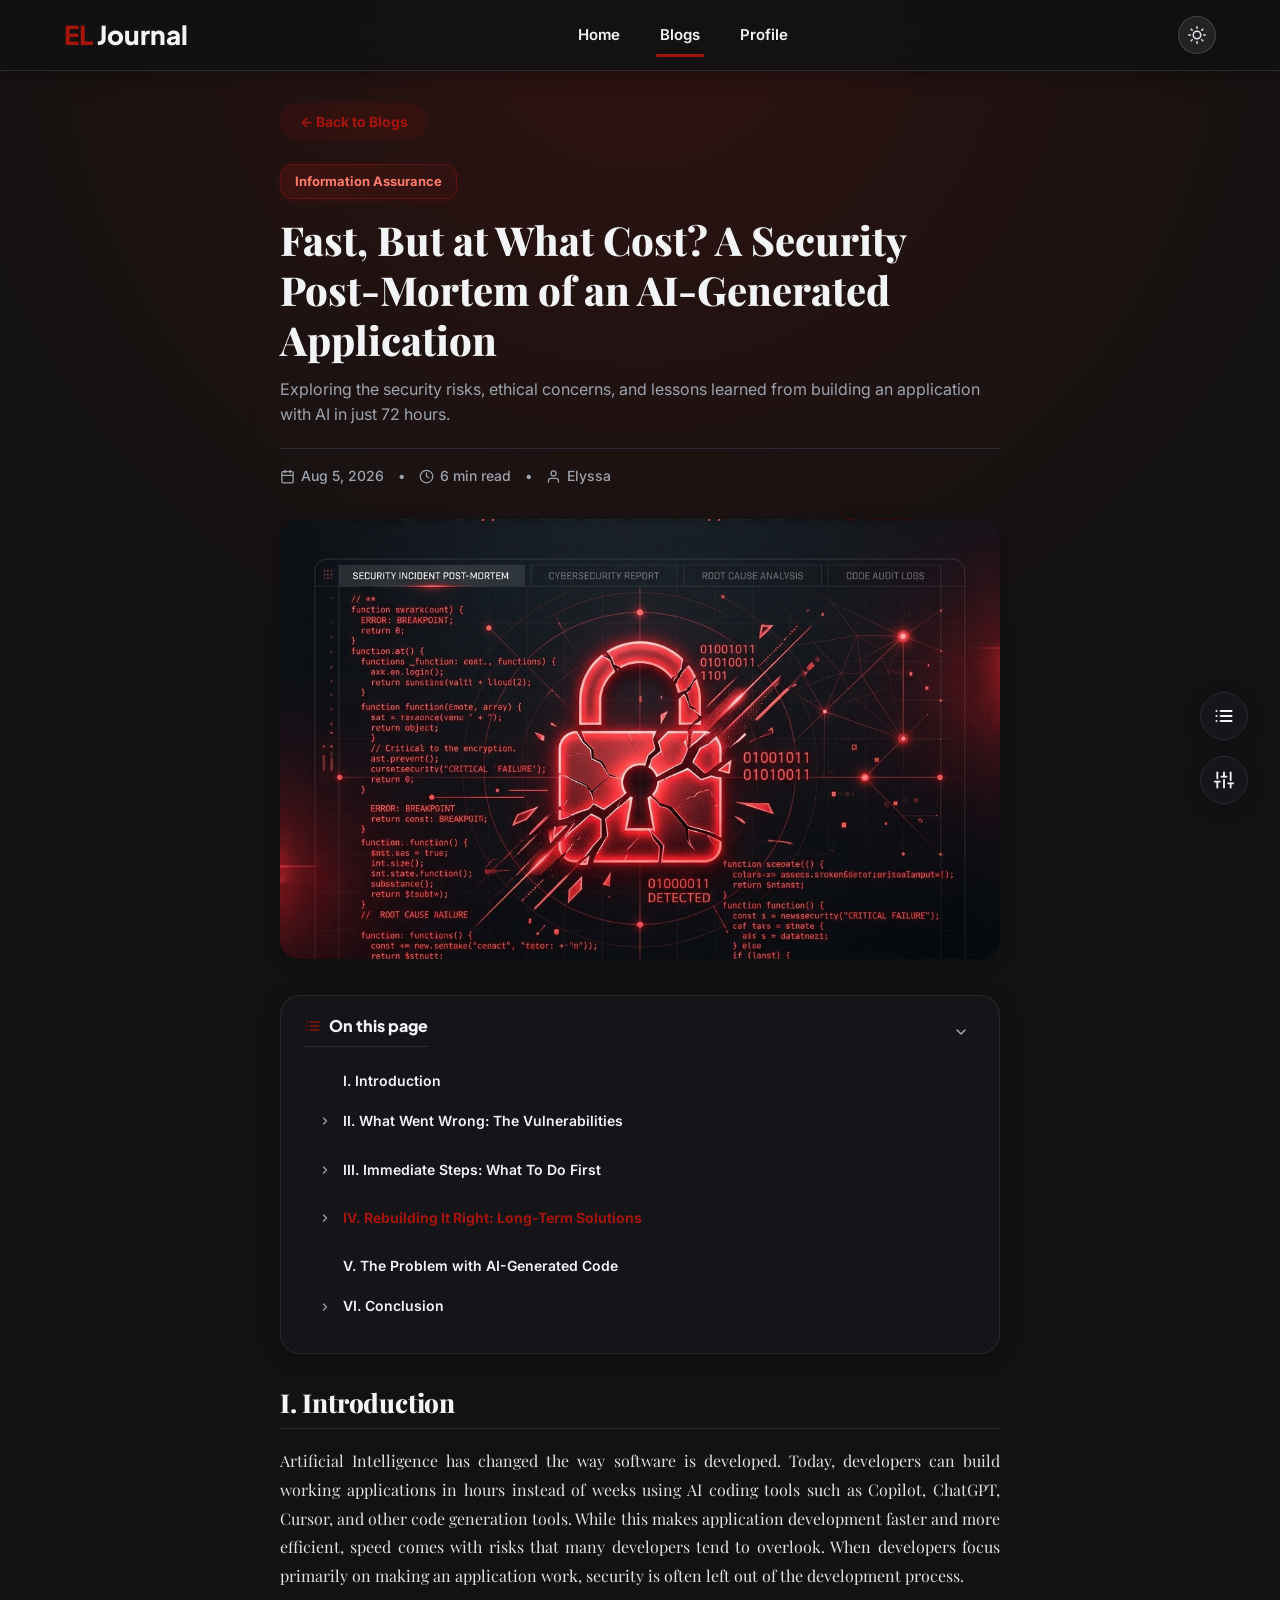
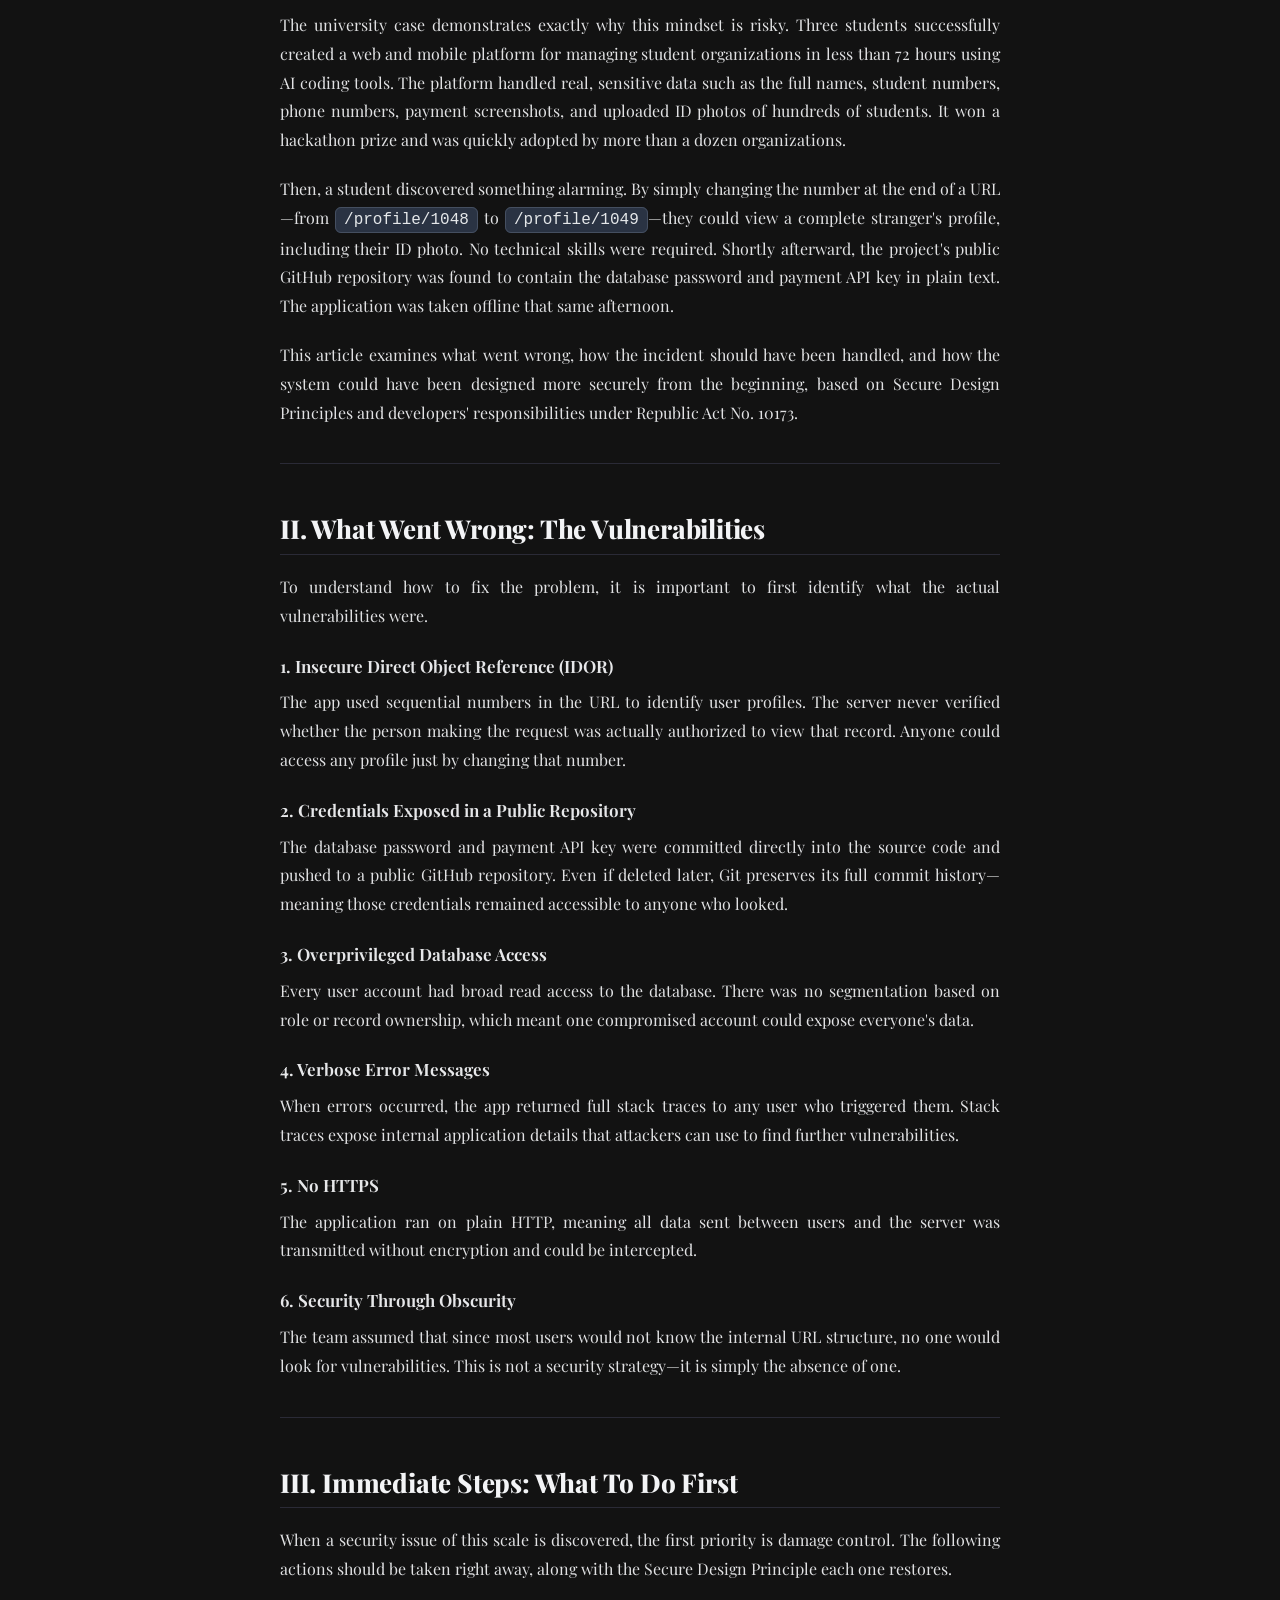
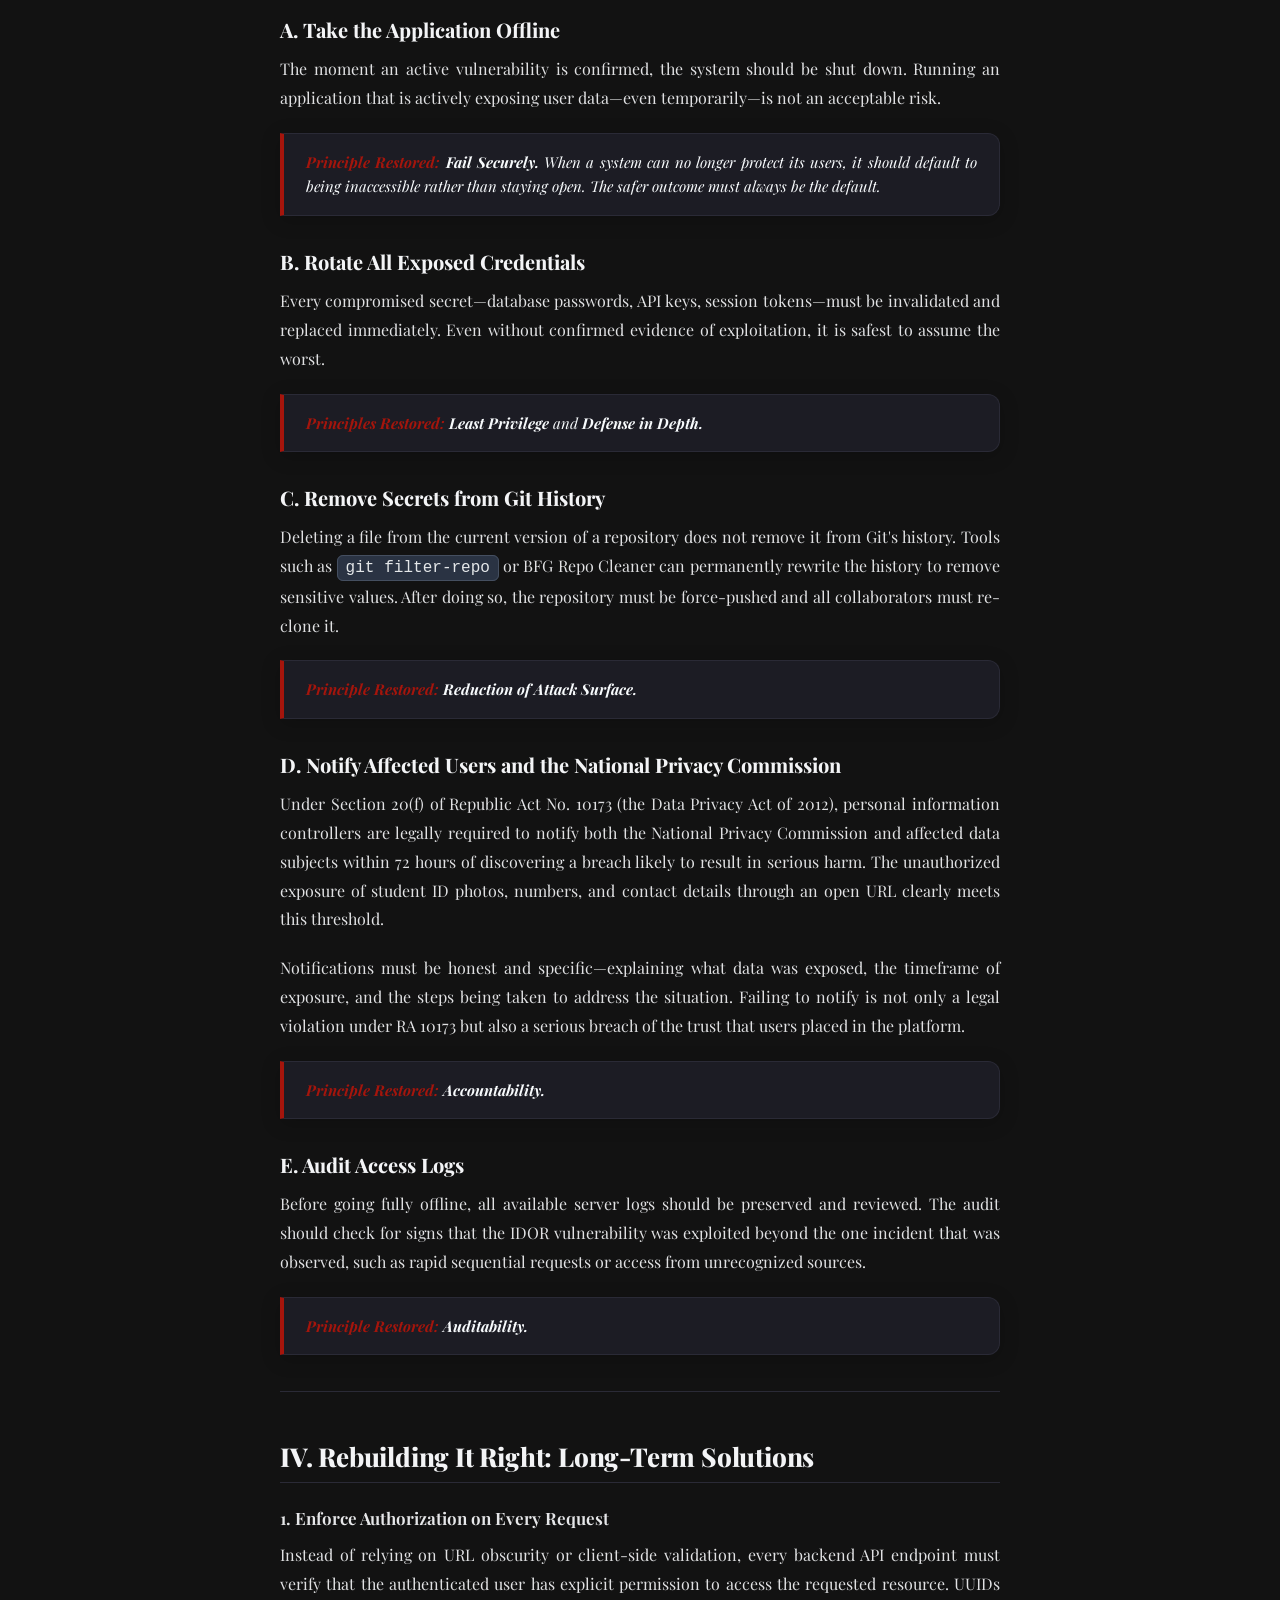
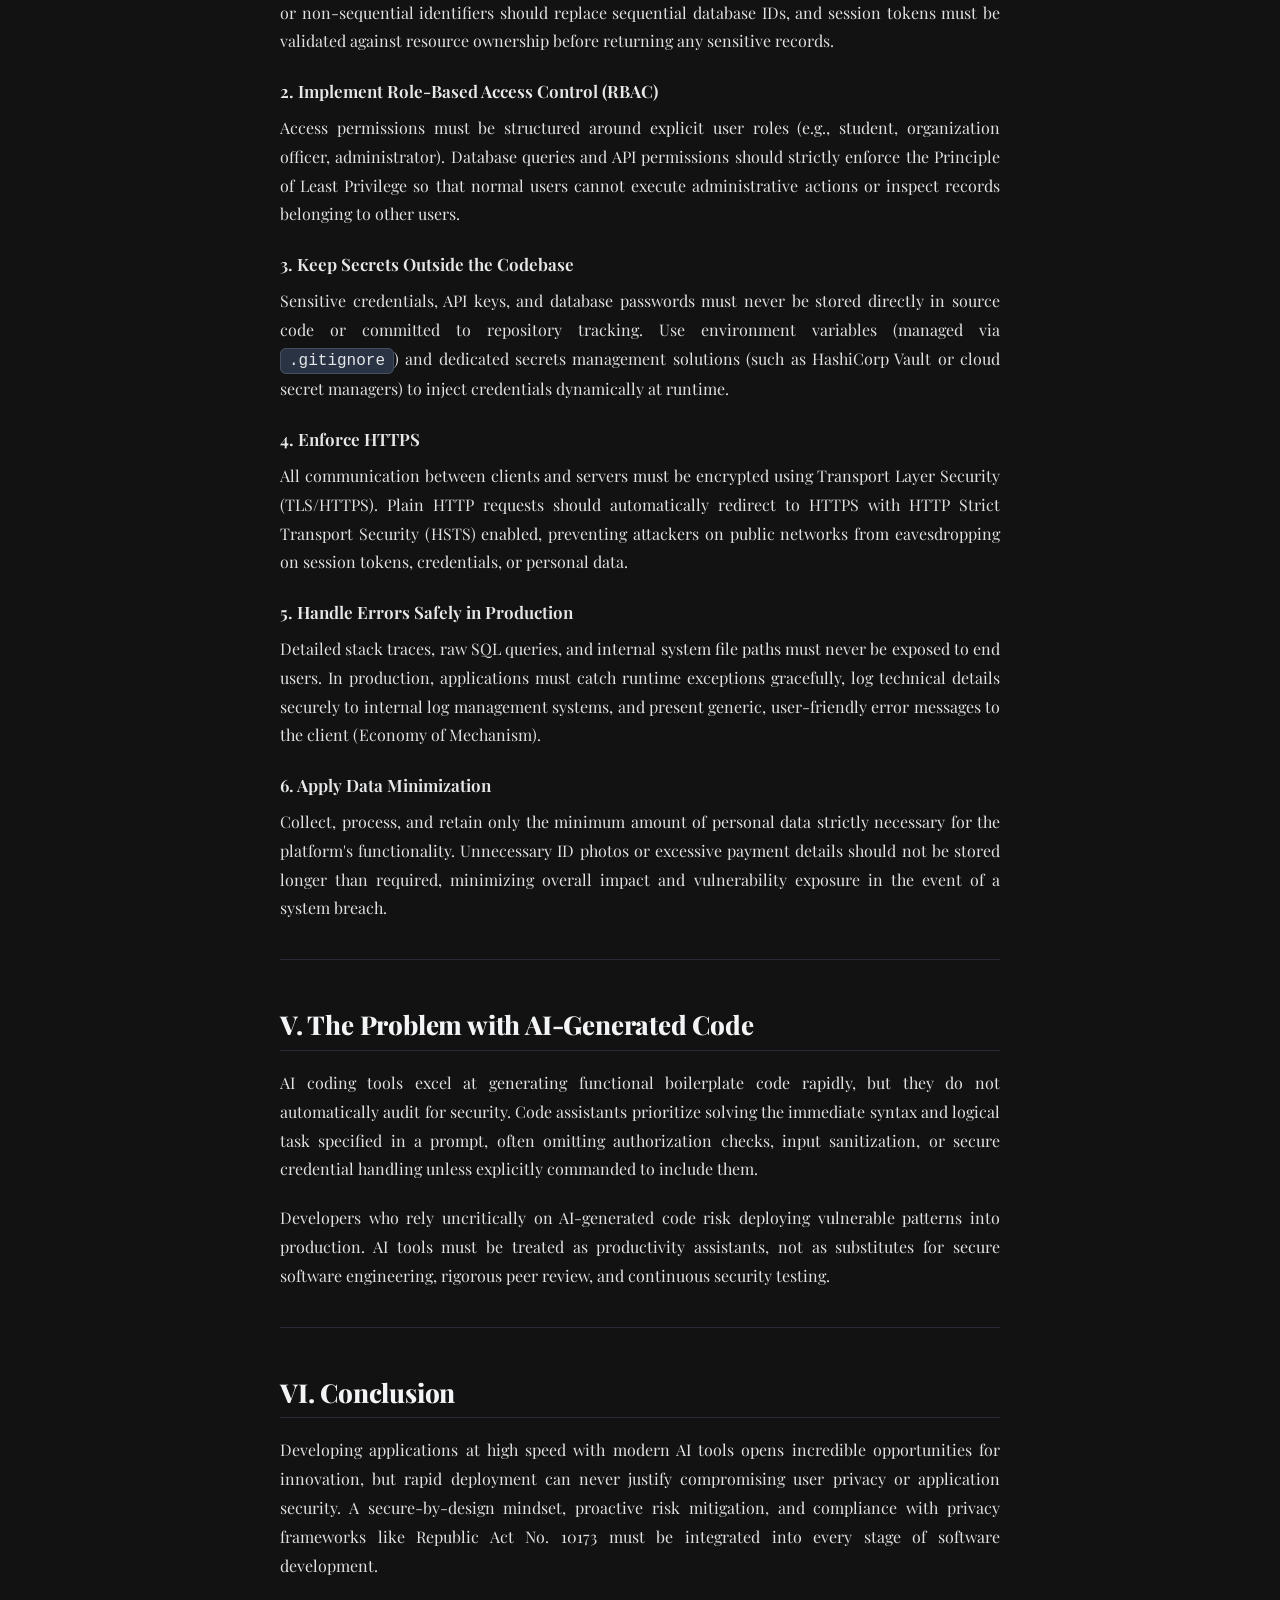
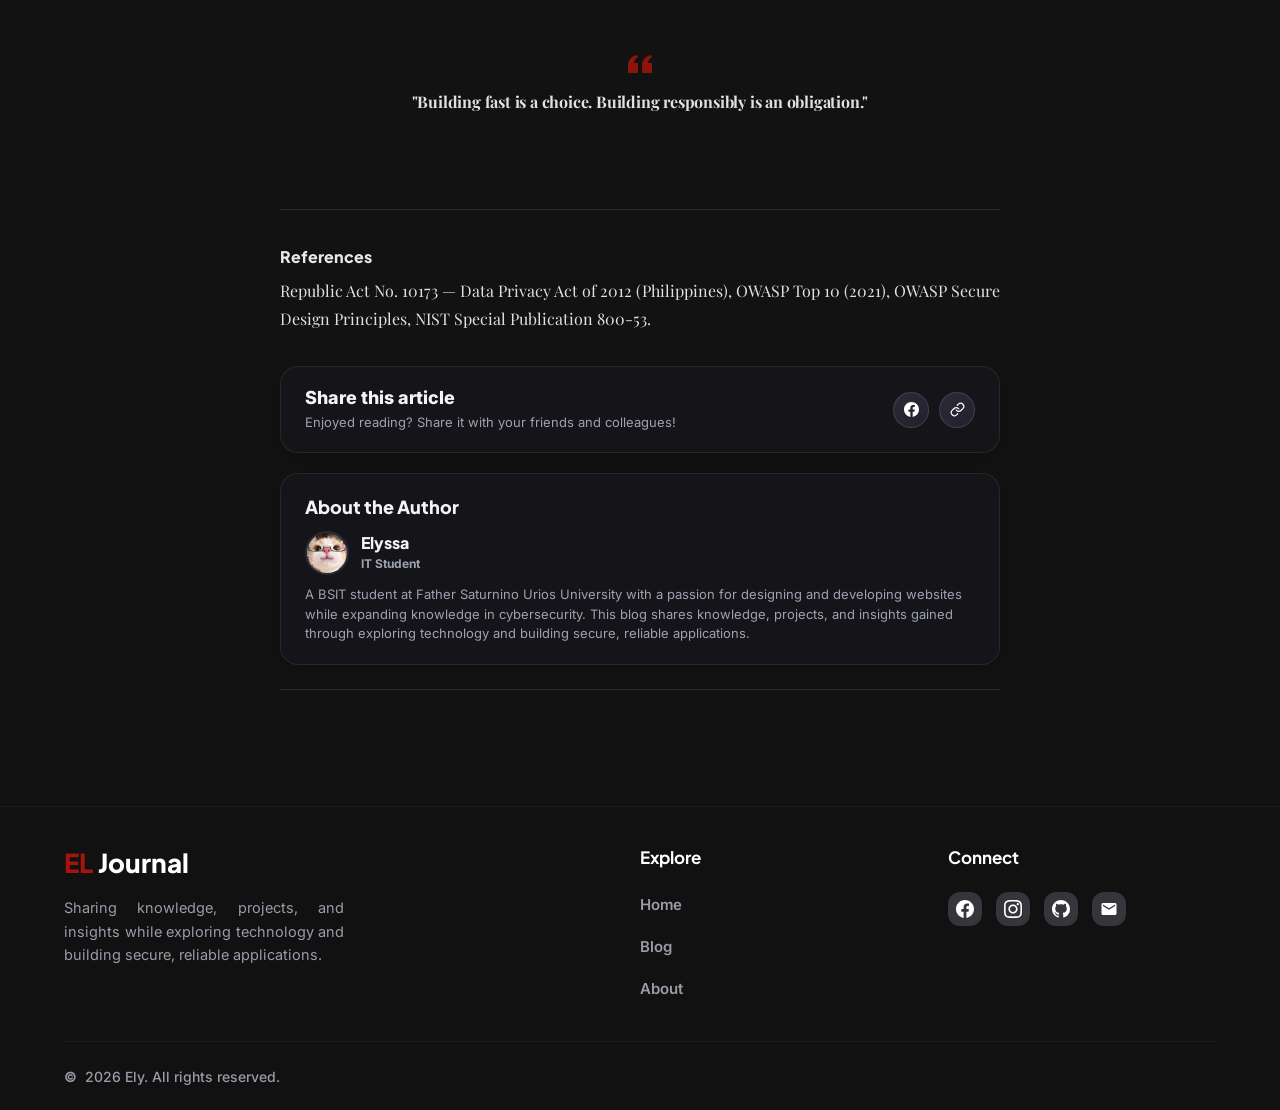
==== commit 001bf57e: "implement smooth grid height accordion transitions for TOC sublists" ====
--- a/blog-detail.html
+++ b/blog-detail.html
@@ -160,19 +160,26 @@
       font-weight: 700 !important;
     }
     .toc-sublist {
+      display: grid;
+      grid-template-rows: 0fr;
+      transition: grid-template-rows 0.3s cubic-bezier(0.4, 0, 0.2, 1);
+      overflow: hidden;
+    }
+    .toc-group.expanded .toc-sublist {
+      grid-template-rows: 1fr;
+    }
+    .toc-sublist-inner {
       list-style: none;
-      padding: 0 0 0 28px;
-      margin: 2px 0 6px 0;
+      min-height: 0;
       display: flex;
       flex-direction: column;
       gap: 6px;
-      max-height: 0;
+      padding: 2px 0 6px 28px;
+      margin: 0;
       opacity: 0;
-      overflow: hidden;
-      transition: max-height 0.35s cubic-bezier(0.4, 0, 0.2, 1), opacity 0.25s ease, margin 0.25s ease;
-    }
-    .toc-group.expanded .toc-sublist {
-      max-height: 1000px;
+      transition: opacity 0.25s ease;
+    }
+    .toc-group.expanded .toc-sublist-inner {
       opacity: 1;
     }
 
--- a/assets/css/style.css
+++ b/assets/css/style.css
@@ -145,6 +145,43 @@
 
 html {
   scroll-behavior: smooth;
+  /* Firefox Support */
+  scrollbar-color: var(--accent-coral) var(--bg-primary);
+  scrollbar-width: thin;
+}
+
+/* Custom Webkit Scrollbar */
+::-webkit-scrollbar {
+  width: 11px;
+  height: 11px;
+}
+
+::-webkit-scrollbar-track {
+  background: var(--bg-primary);
+}
+
+::-webkit-scrollbar-thumb {
+  background-color: var(--accent-coral);
+  border: 3px solid var(--bg-primary);
+  border-radius: 10px;
+  transition: background-color 0.2s ease;
+}
+
+::-webkit-scrollbar-thumb:hover {
+  background-color: var(--accent-coral-hover);
+}
+
+::-webkit-scrollbar:horizontal {
+  height: 8px;
+}
+
+/* Glowing scrollbar thumb in dark mode */
+body.dark-theme ::-webkit-scrollbar-thumb {
+  background-color: #E55B44;
+}
+
+body.dark-theme ::-webkit-scrollbar-thumb:hover {
+  background-color: #FF735C;
 }
 
 * {
@@ -361,6 +398,83 @@
   color: var(--badge-text);
   border: 1px solid rgba(165, 21, 12, 0.18);
   transition: all var(--transition-fast);
+}
+
+.badge-category-subtle {
+  display: inline-block;
+  padding: 6px 14px;
+  border-radius: 12px;
+  font-size: 13px;
+  font-weight: 700;
+  border: 1px solid transparent;
+  transition: all var(--transition-normal);
+  text-decoration: none;
+}
+
+/* Category Colors & Subtle Glowing Borders (Light Mode) */
+.badge-category-subtle.cat-assurance {
+  background-color: rgba(165, 21, 12, 0.06);
+  color: var(--accent-coral);
+  border-color: rgba(165, 21, 12, 0.15);
+}
+
+.badge-category-subtle.cat-context {
+  background-color: rgba(59, 130, 246, 0.06);
+  color: #1d4ed8;
+  border-color: rgba(59, 130, 246, 0.15);
+}
+
+.badge-category-subtle.cat-privacy {
+  background-color: rgba(16, 185, 129, 0.06);
+  color: #047857;
+  border-color: rgba(16, 185, 129, 0.15);
+}
+
+.badge-category-subtle.cat-principles {
+  background-color: rgba(245, 158, 11, 0.06);
+  color: #b45309;
+  border-color: rgba(245, 158, 11, 0.18);
+}
+
+.badge-category-subtle.cat-others {
+  background-color: rgba(107, 114, 128, 0.06);
+  color: #4b5563;
+  border-color: rgba(107, 114, 128, 0.15);
+}
+
+/* Category Colors & Glowing Borders (Dark Mode) */
+body.dark-theme .badge-category-subtle.cat-assurance {
+  background: linear-gradient(135deg, rgba(165, 21, 12, 0.22) 0%, rgba(165, 21, 12, 0.08) 100%) !important;
+  color: #ff7b6b !important;
+  border: 1px solid rgba(165, 21, 12, 0.35) !important;
+  box-shadow: 0 2px 10px rgba(165, 21, 12, 0.15) !important;
+}
+
+body.dark-theme .badge-category-subtle.cat-context {
+  background: linear-gradient(135deg, rgba(59, 130, 246, 0.2) 0%, rgba(59, 130, 246, 0.08) 100%) !important;
+  color: #60a5fa !important;
+  border: 1px solid rgba(59, 130, 246, 0.3) !important;
+  box-shadow: 0 2px 10px rgba(59, 130, 246, 0.15) !important;
+}
+
+body.dark-theme .badge-category-subtle.cat-privacy {
+  background: linear-gradient(135deg, rgba(16, 185, 129, 0.2) 0%, rgba(16, 185, 129, 0.08) 100%) !important;
+  color: #34d399 !important;
+  border: 1px solid rgba(16, 185, 129, 0.3) !important;
+  box-shadow: 0 2px 10px rgba(16, 185, 129, 0.15) !important;
+}
+
+body.dark-theme .badge-category-subtle.cat-principles {
+  background: linear-gradient(135deg, rgba(245, 158, 11, 0.18) 0%, rgba(245, 158, 11, 0.08) 100%) !important;
+  color: #fbbf24 !important;
+  border: 1px solid rgba(245, 158, 11, 0.3) !important;
+  box-shadow: 0 2px 10px rgba(245, 158, 11, 0.15) !important;
+}
+
+body.dark-theme .badge-category-subtle.cat-others {
+  background: linear-gradient(135deg, rgba(156, 163, 175, 0.15) 0%, rgba(156, 163, 175, 0.06) 100%) !important;
+  color: #d1d5db !important;
+  border: 1px solid rgba(156, 163, 175, 0.25) !important;
 }
 
 .btn-primary {
@@ -503,9 +617,9 @@
 
 .blog-item-card:hover {
   transform: translateY(-3px);
-  box-shadow: 0 10px 30px rgba(165, 21, 12, 0.10);
+  box-shadow: 0 10px 30px var(--topic-shadow, rgba(165, 21, 12, 0.10));
   background: var(--bg-card-hover);
-  border-color: var(--accent-coral);
+  border-color: var(--topic-accent, var(--accent-coral)) !important;
 }
 
 .blog-item-card:active {
@@ -527,7 +641,8 @@
   box-shadow: var(--shadow-sm) !important;
   transition: transform var(--transition-normal), box-shadow var(--transition-normal), border-color var(--transition-normal), background-color var(--transition-normal) !important;
   cursor: pointer !important;
-  height: 300px !important; /* Compact fixed height on desktop and tablet */
+  height: 300px !important;
+  /* Compact fixed height on desktop and tablet */
 }
 
 .featured-latest-card:hover {
@@ -565,27 +680,33 @@
 
 .featured-latest-body {
   flex: 1 !important;
-  padding: 24px 30px !important; /* Reduced vertical padding for compactness */
+  padding: 24px 30px !important;
+  /* Reduced vertical padding for compactness */
   display: flex !important;
   flex-direction: column !important;
-  justify-content: flex-start !important; /* Align content to start for controlled spacing */
+  justify-content: flex-start !important;
+  /* Align content to start for controlled spacing */
   align-items: flex-start !important;
 }
 
 .featured-latest-badge-wrap {
-  margin-bottom: 8px !important; /* Reduced margin */
+  margin-bottom: 8px !important;
+  /* Reduced margin */
 }
 
 .featured-latest-title {
-  font-size: 21px !important; /* Reduced from 24px for tighter fit */
+  font-size: 21px !important;
+  /* Reduced from 24px for tighter fit */
   font-weight: 800 !important;
   margin-top: 4px !important;
-  margin-bottom: 8px !important; /* Reduced margin */
+  margin-bottom: 8px !important;
+  /* Reduced margin */
   line-height: 1.3 !important;
   color: var(--text-main) !important;
   transition: color var(--transition-fast) !important;
   display: -webkit-box !important;
-  -webkit-line-clamp: 2 !important; /* Limit title to 2 lines max */
+  -webkit-line-clamp: 2 !important;
+  /* Limit title to 2 lines max */
   line-clamp: 2 !important;
   -webkit-box-orient: vertical !important;
   overflow: hidden !important;
@@ -602,24 +723,29 @@
   color: var(--text-muted) !important;
   font-size: 13px !important;
   font-weight: 500 !important;
-  margin-bottom: 10px !important; /* Reduced margin */
+  margin-bottom: 10px !important;
+  /* Reduced margin */
   flex-wrap: wrap !important;
 }
 
 .featured-latest-summary {
-  font-size: 14px !important; /* Reduced from 15px */
+  font-size: 14px !important;
+  /* Reduced from 15px */
   color: var(--text-muted) !important;
-  margin-bottom: 12px !important; /* Reduced margin */
+  margin-bottom: 12px !important;
+  /* Reduced margin */
   line-height: 1.5 !important;
   display: -webkit-box !important;
-  -webkit-line-clamp: 2 !important; /* Limit summary to 2 lines max to keep it compact */
+  -webkit-line-clamp: 2 !important;
+  /* Limit summary to 2 lines max to keep it compact */
   line-clamp: 2 !important;
   -webkit-box-orient: vertical !important;
   overflow: hidden !important;
 }
 
 .featured-latest-footer {
-  padding-top: 10px !important; /* Reduced from 16px inline */
+  padding-top: 10px !important;
+  /* Reduced from 16px inline */
 }
 
 /* Tablet Responsiveness (768px - 1023px) */
@@ -630,7 +756,8 @@
   }
 
   .featured-latest-body {
-    padding: 20px 24px !important; /* Slightly more compact padding for tablet */
+    padding: 20px 24px !important;
+    /* Slightly more compact padding for tablet */
   }
 
   .featured-latest-title {
@@ -642,7 +769,8 @@
 @media (max-width: 767px) {
   .featured-latest-card {
     flex-direction: column !important;
-    height: auto !important; /* Let card auto-size on mobile so it doesn't clip */
+    height: auto !important;
+    /* Let card auto-size on mobile so it doesn't clip */
   }
 
   .featured-latest-img-wrap {
@@ -658,7 +786,8 @@
 
   .featured-latest-title {
     font-size: 20px !important;
-    -webkit-line-clamp: none !important; /* Show full title if needed on mobile */
+    -webkit-line-clamp: none !important;
+    /* Show full title if needed on mobile */
     line-clamp: none !important;
   }
 }
@@ -1156,13 +1285,30 @@
 
 /* Subsection Sublist Grid: Indented by 28px | Fixed Subsection Number (38px) | Flexible Title */
 .toc-sublist {
+  display: grid;
+  grid-template-rows: 0fr;
+  transition: grid-template-rows 0.3s cubic-bezier(0.4, 0, 0.2, 1);
+  overflow: hidden;
+}
+
+.toc-group.expanded .toc-sublist {
+  grid-template-rows: 1fr;
+}
+
+.toc-sublist-inner {
   list-style: none;
-  padding: 0;
-  margin: 10px 0 4px 28px;
+  min-height: 0;
   display: flex;
   flex-direction: column;
   gap: 10px;
-  transition: all 0.3s ease;
+  padding: 10px 0 4px 28px;
+  margin: 0;
+  opacity: 0;
+  transition: opacity 0.25s ease;
+}
+
+.toc-group.expanded .toc-sublist-inner {
+  opacity: 1;
 }
 
 .toc-row.child-row {
@@ -1841,6 +1987,11 @@
   box-shadow: 0 12px 30px rgba(165, 21, 12, 0.22) !important;
 }
 
+body.dark-theme .blog-item-card:hover {
+  border-color: var(--topic-accent, var(--accent-coral)) !important;
+  box-shadow: 0 12px 30px var(--topic-shadow, rgba(165, 21, 12, 0.25)) !important;
+}
+
 body.dark-theme .hero-red-card {
   background: linear-gradient(135deg, #B5180E 0%, #700E07 100%) !important;
   box-shadow: 0 14px 40px rgba(165, 21, 12, 0.35) !important;
@@ -1856,8 +2007,7 @@
   box-shadow: 0 6px 22px rgba(165, 21, 12, 0.55) !important;
 }
 
-body.dark-theme .badge-category,
-body.dark-theme .badge-category-subtle {
+body.dark-theme .badge-category {
   background: linear-gradient(135deg, rgba(165, 21, 12, 0.22) 0%, rgba(165, 21, 12, 0.1) 100%) !important;
   color: #FF7B6B !important;
   border: 1px solid rgba(165, 21, 12, 0.3) !important;
@@ -3439,6 +3589,42 @@
   margin-top: 24px;
 }
 
+/* Card Category Custom Theme Variables */
+.cat-card-assurance {
+  --topic-accent: var(--accent-coral);
+  --topic-accent-light: rgba(165, 21, 12, 0.06);
+  --topic-border-light: rgba(165, 21, 12, 0.15);
+  --topic-shadow: rgba(165, 21, 12, 0.15);
+}
+
+.cat-card-context {
+  --topic-accent: #2563EB;
+  --topic-accent-light: rgba(59, 130, 246, 0.06);
+  --topic-border-light: rgba(59, 130, 246, 0.15);
+  --topic-shadow: rgba(59, 130, 246, 0.18);
+}
+
+.cat-card-privacy {
+  --topic-accent: #059669;
+  --topic-accent-light: rgba(16, 185, 129, 0.06);
+  --topic-border-light: rgba(16, 185, 129, 0.15);
+  --topic-shadow: rgba(16, 185, 129, 0.18);
+}
+
+.cat-card-principles {
+  --topic-accent: #D97706;
+  --topic-accent-light: rgba(245, 158, 11, 0.06);
+  --topic-border-light: rgba(245, 158, 11, 0.18);
+  --topic-shadow: rgba(245, 158, 11, 0.18);
+}
+
+.cat-card-others {
+  --topic-accent: #4B5563;
+  --topic-accent-light: rgba(107, 114, 128, 0.06);
+  --topic-border-light: rgba(107, 114, 128, 0.15);
+  --topic-shadow: rgba(107, 114, 128, 0.12);
+}
+
 .topic-card {
   background: var(--bg-card);
   border: 1px solid var(--border-light);
@@ -3452,28 +3638,28 @@
 
 .topic-card:hover {
   transform: translateY(-4px);
-  box-shadow: var(--shadow-hover);
-  border-color: var(--accent-coral);
+  box-shadow: 0 8px 24px var(--topic-shadow, rgba(165, 21, 12, 0.15));
+  border-color: var(--topic-accent, var(--accent-coral)) !important;
 }
 
 .topic-icon-wrap {
   width: 48px;
   height: 48px;
   border-radius: 12px;
-  background: rgba(165, 21, 12, 0.06);
-  border: 1px solid rgba(165, 21, 12, 0.15);
+  background: var(--topic-accent-light, rgba(165, 21, 12, 0.06));
+  border: 1px solid var(--topic-border-light, rgba(165, 21, 12, 0.15));
   display: flex;
   align-items: center;
   justify-content: center;
-  color: var(--accent-coral);
+  color: var(--topic-accent, var(--accent-coral));
   margin: 0 auto 16px auto;
   transition: all var(--transition-normal);
 }
 
 .topic-card:hover .topic-icon-wrap {
-  background: var(--accent-coral);
+  background: var(--topic-accent, var(--accent-coral));
   color: #FFFFFF;
-  border-color: var(--accent-coral);
+  border-color: var(--topic-accent, var(--accent-coral));
 }
 
 .topic-name {
@@ -3581,6 +3767,11 @@
 body.dark-theme .topic-card {
   background-color: #151419 !important;
   border-color: rgba(255, 255, 255, 0.08) !important;
+}
+
+body.dark-theme .topic-card:hover {
+  border-color: var(--topic-accent, var(--accent-coral)) !important;
+  box-shadow: 0 8px 24px var(--topic-shadow, rgba(165, 21, 12, 0.25)) !important;
 }
 
 /* Dark theme overrides for blog-detail and profile page cards to match topic cards */
@@ -3768,9 +3959,9 @@
   pointer-events: none;
   transform: translateY(20px) scale(0.9);
   transition: opacity 0.3s cubic-bezier(0.4, 0, 0.2, 1),
-              transform 0.3s cubic-bezier(0.4, 0, 0.2, 1),
-              background-color 0.2s ease,
-              box-shadow 0.2s ease;
+    transform 0.3s cubic-bezier(0.4, 0, 0.2, 1),
+    background-color 0.2s ease,
+    box-shadow 0.2s ease;
   box-shadow: 0 4px 15px rgba(165, 21, 12, 0.4);
 }
 
@@ -3821,7 +4012,7 @@
     height: 44px;
     box-shadow: 0 3px 12px rgba(165, 21, 12, 0.35);
   }
-  
+
   .scroll-to-top-btn svg {
     width: 20px;
     height: 20px;
@@ -3844,6 +4035,7 @@
     opacity: 0;
     transform: translateY(8px);
   }
+
   to {
     opacity: 1;
     transform: translateY(0);
@@ -3882,6 +4074,7 @@
   0% {
     background-position: 200% 0;
   }
+
   100% {
     background-position: -200% 0;
   }
@@ -3913,11 +4106,13 @@
     transform: none !important;
     transition: none !important;
   }
+
   .fade-in-page {
     opacity: 1 !important;
     transform: none !important;
     animation: none !important;
   }
+
   .hero-cat-body:hover {
     animation: none !important;
   }
@@ -3940,6 +4135,7 @@
   0% {
     transform: translateY(0);
   }
+
   100% {
     transform: translateY(-8px);
   }
@@ -3947,7 +4143,8 @@
 
 .cat-speech-bubble {
   position: absolute;
-  top: 10px; /* Position above the cat's head */
+  top: 10px;
+  /* Position above the cat's head */
   left: 50%;
   transform: translateX(-50%) scale(1);
   width: 250px;
@@ -3979,9 +4176,18 @@
   height: 6px;
   border-radius: 50%;
 }
-.terminal-dot.red { background: #EF4444; }
-.terminal-dot.yellow { background: #F59E0B; }
-.terminal-dot.green { background: #10B981; }
+
+.terminal-dot.red {
+  background: #EF4444;
+}
+
+.terminal-dot.yellow {
+  background: #F59E0B;
+}
+
+.terminal-dot.green {
+  background: #10B981;
+}
 
 .terminal-title {
   font-size: 10px;
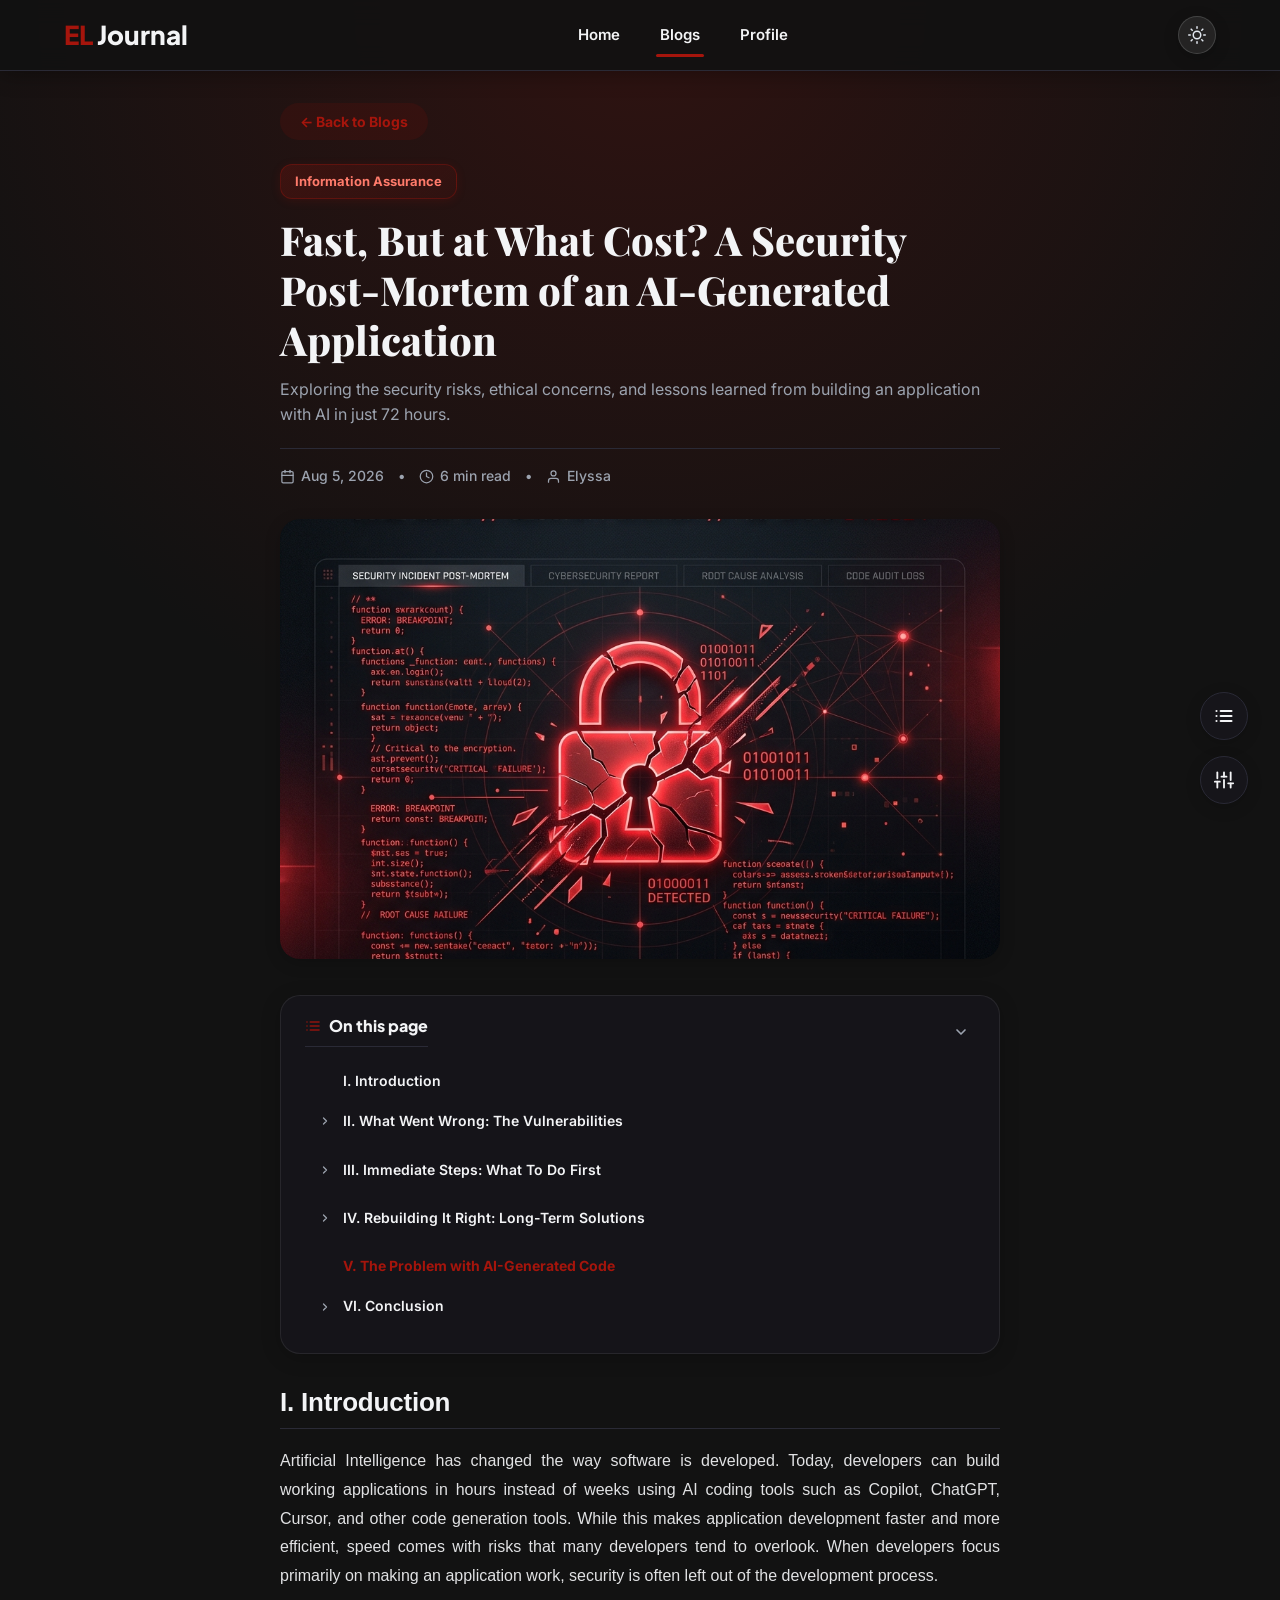
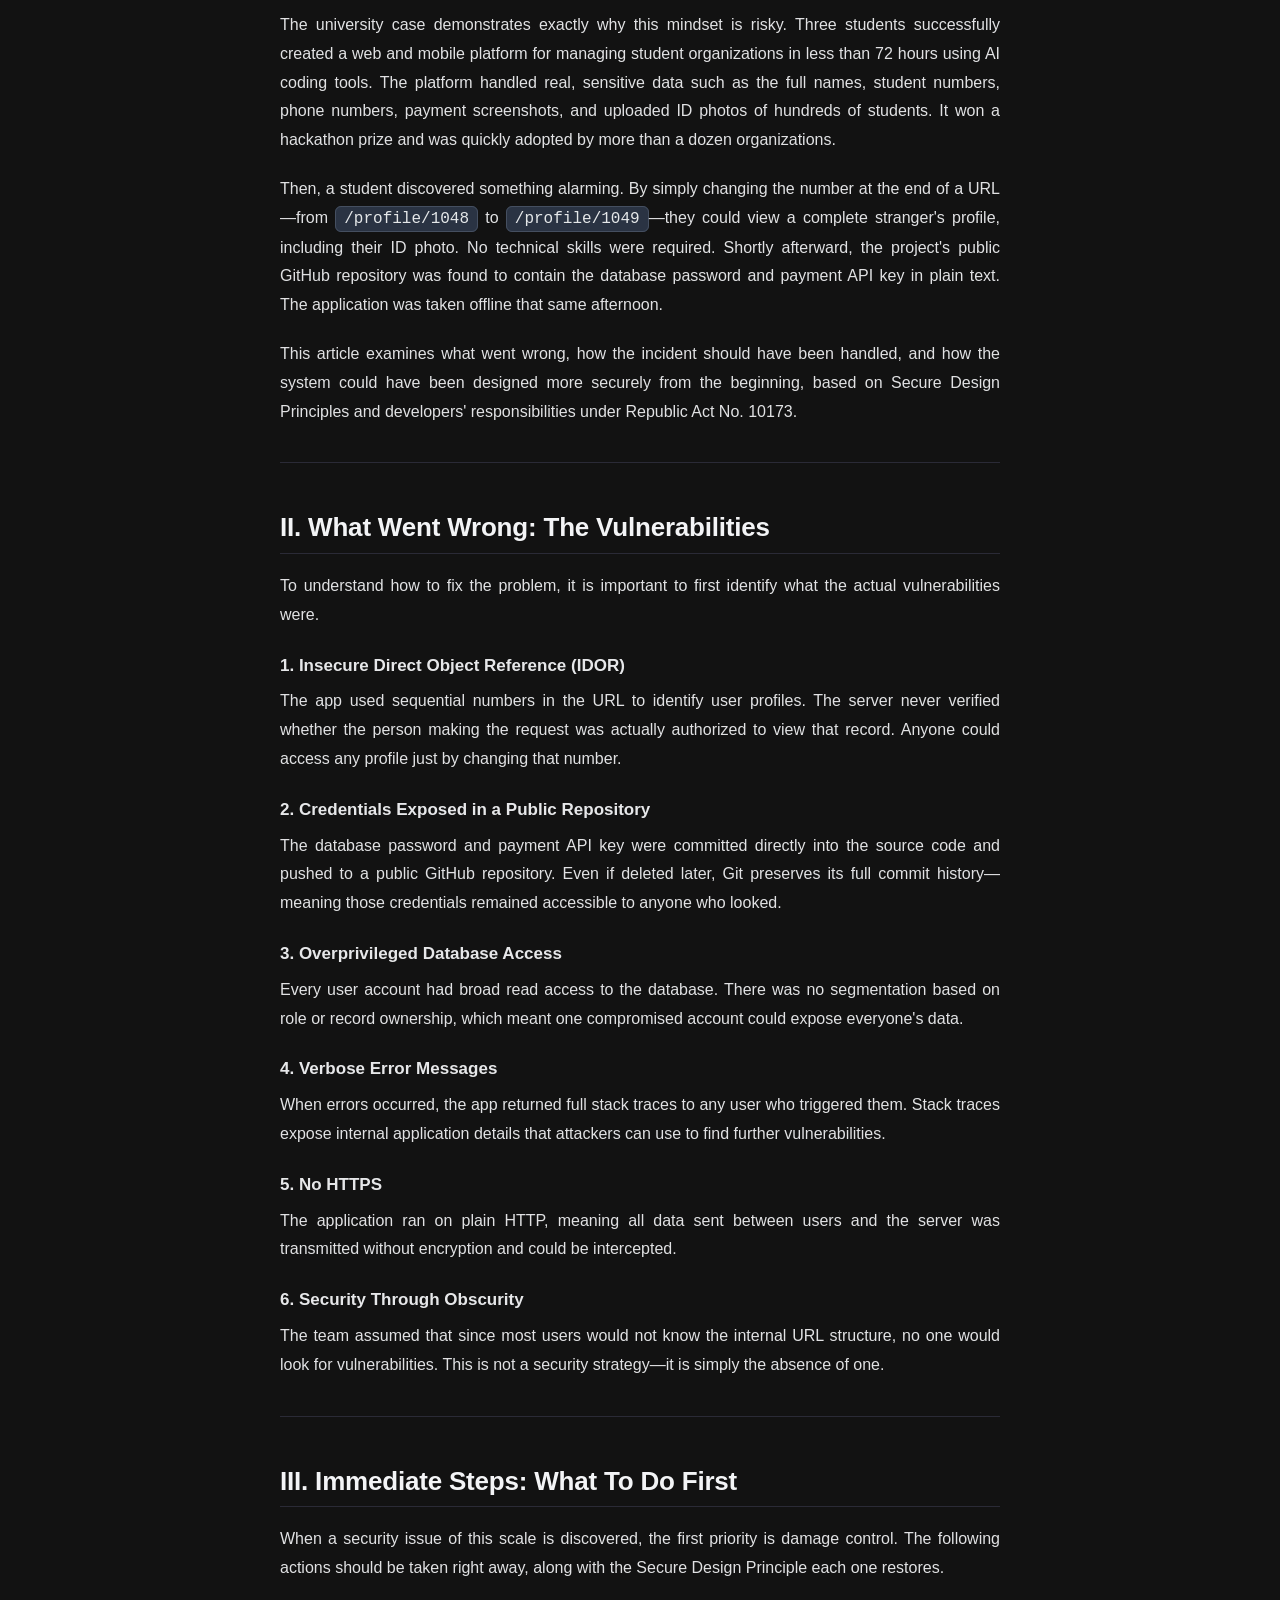
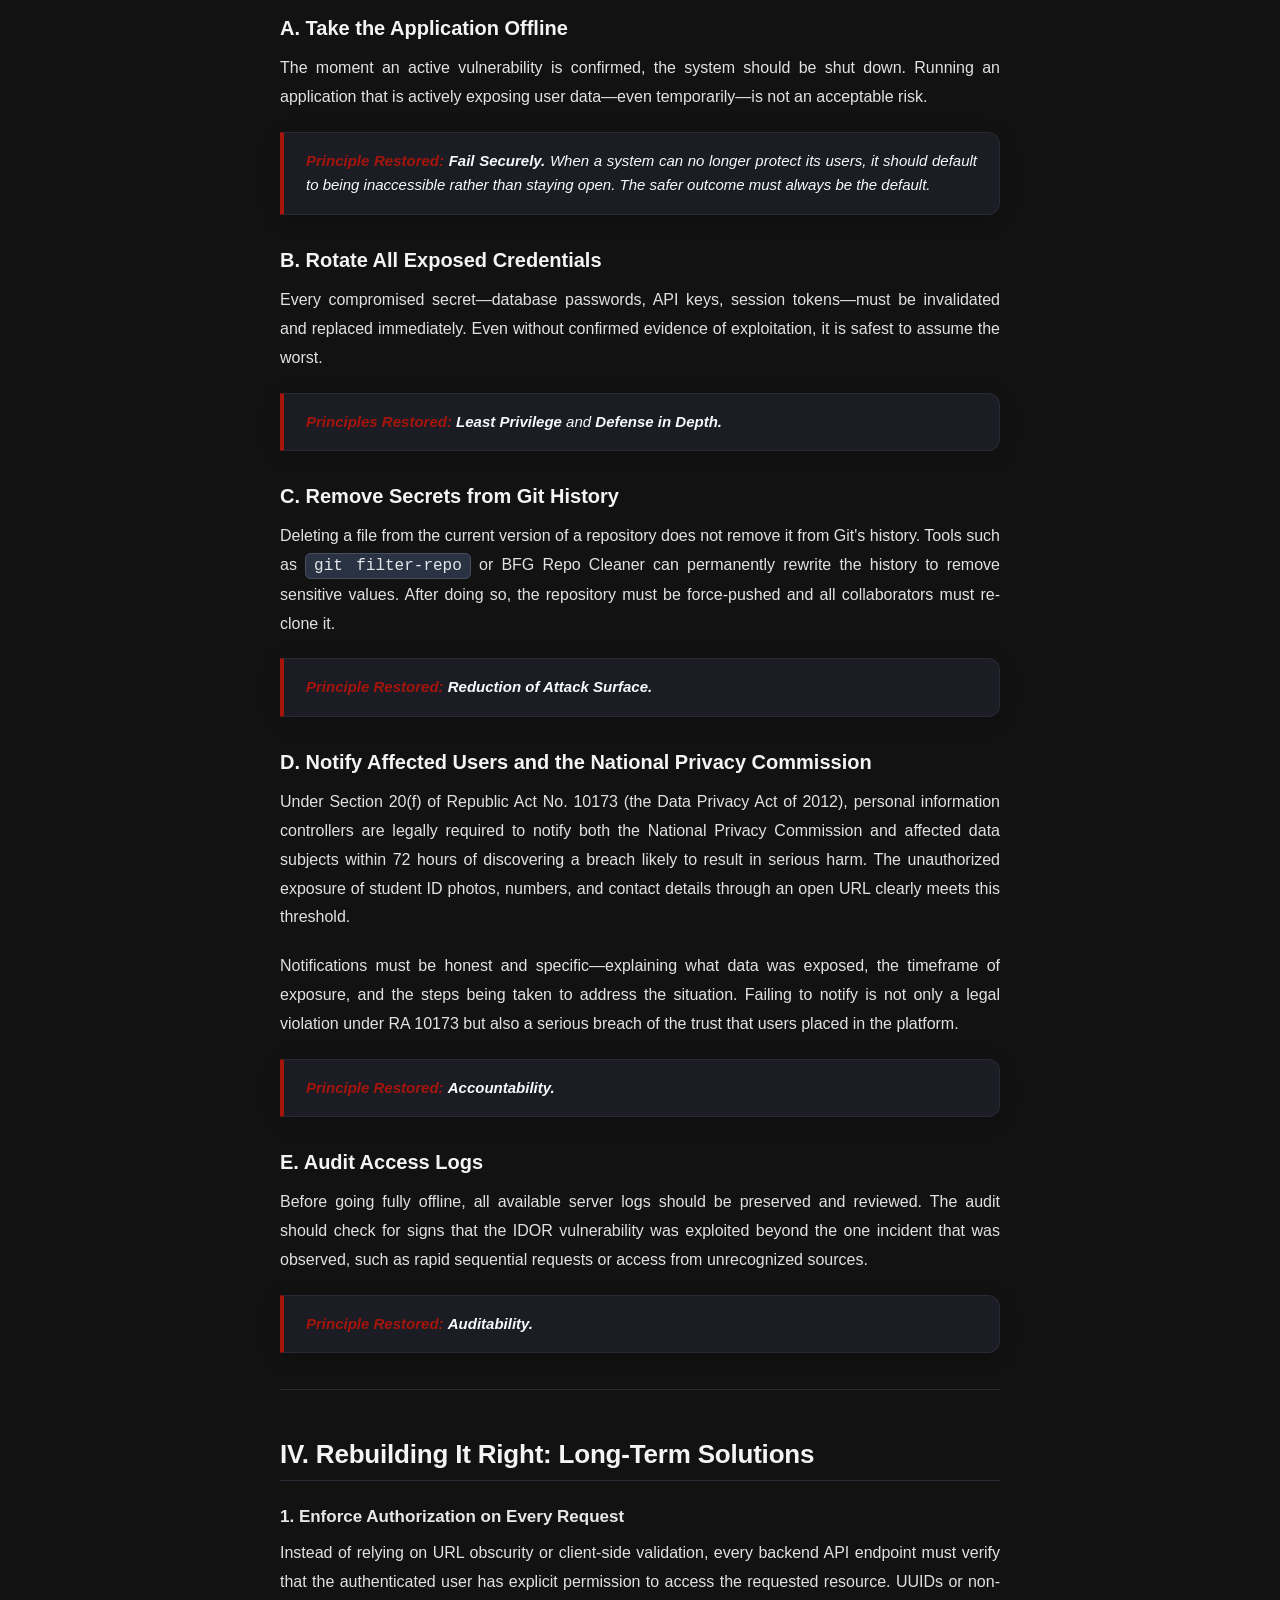
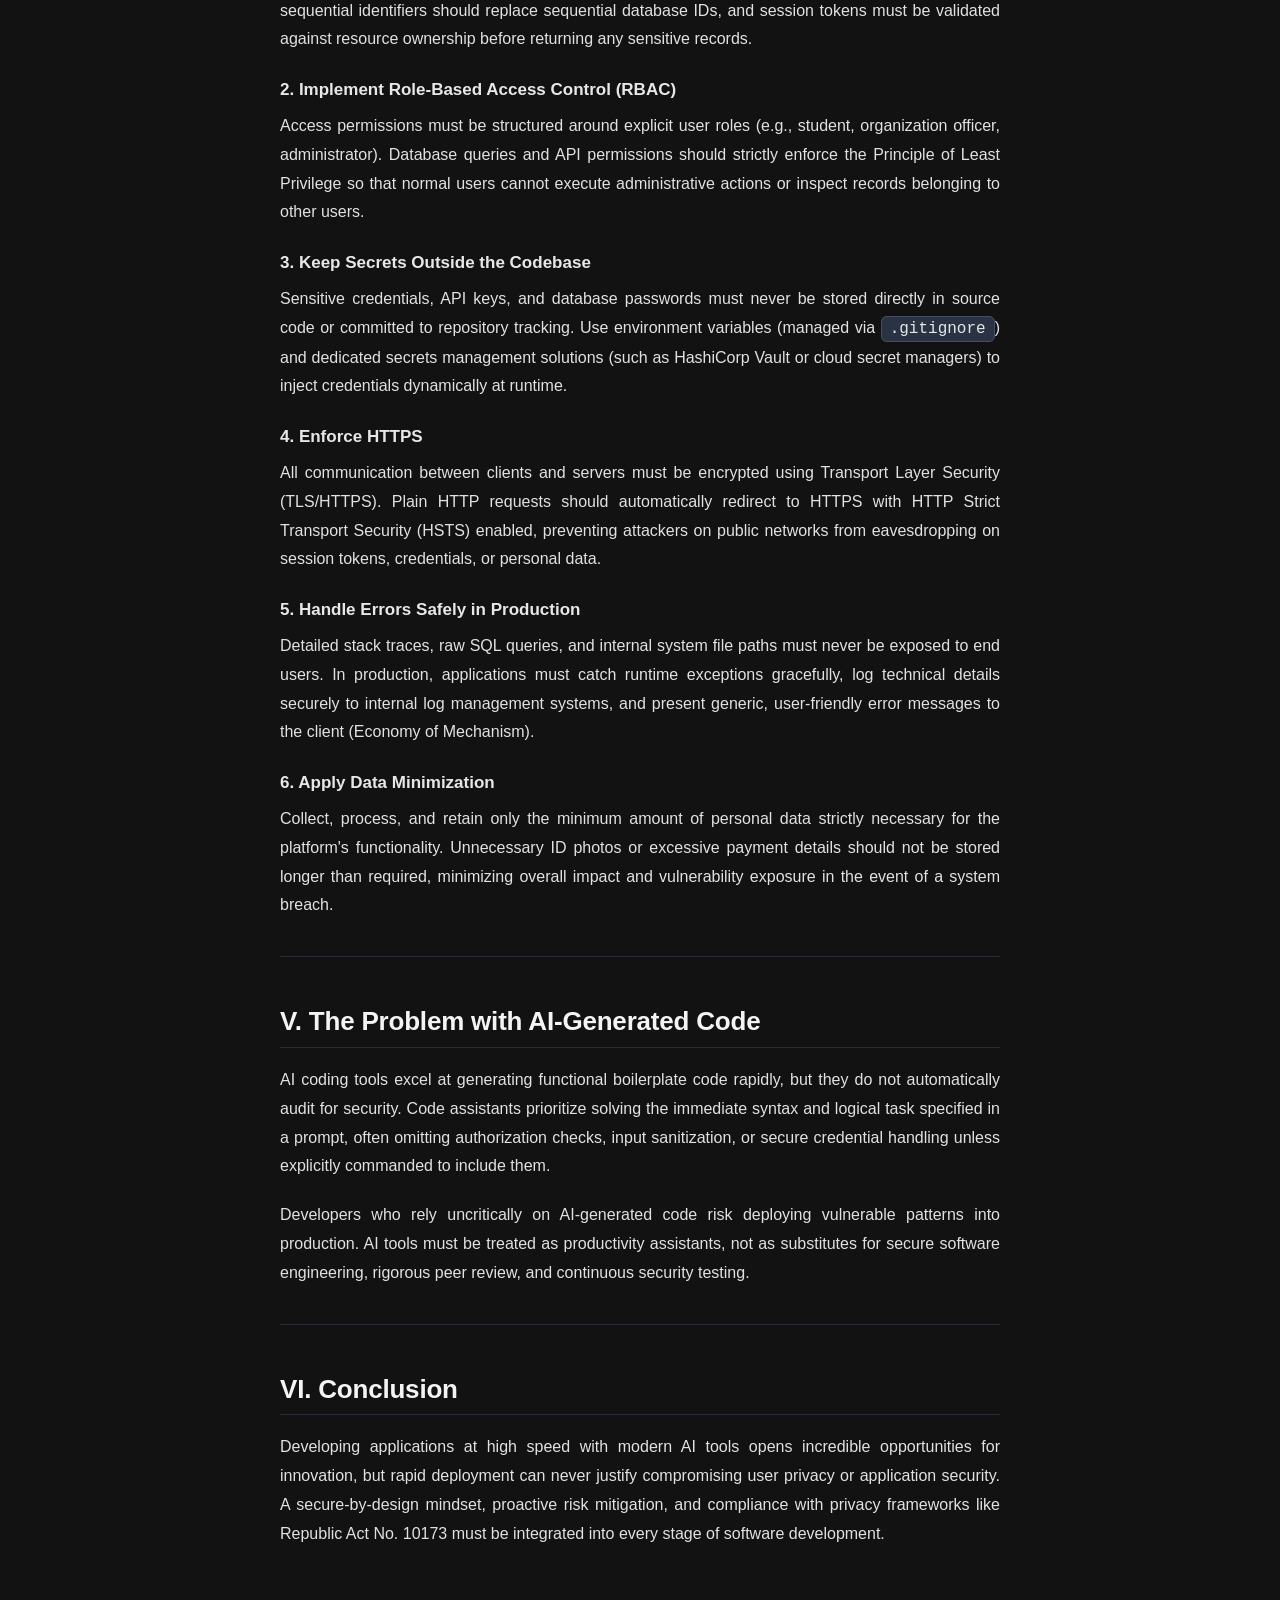
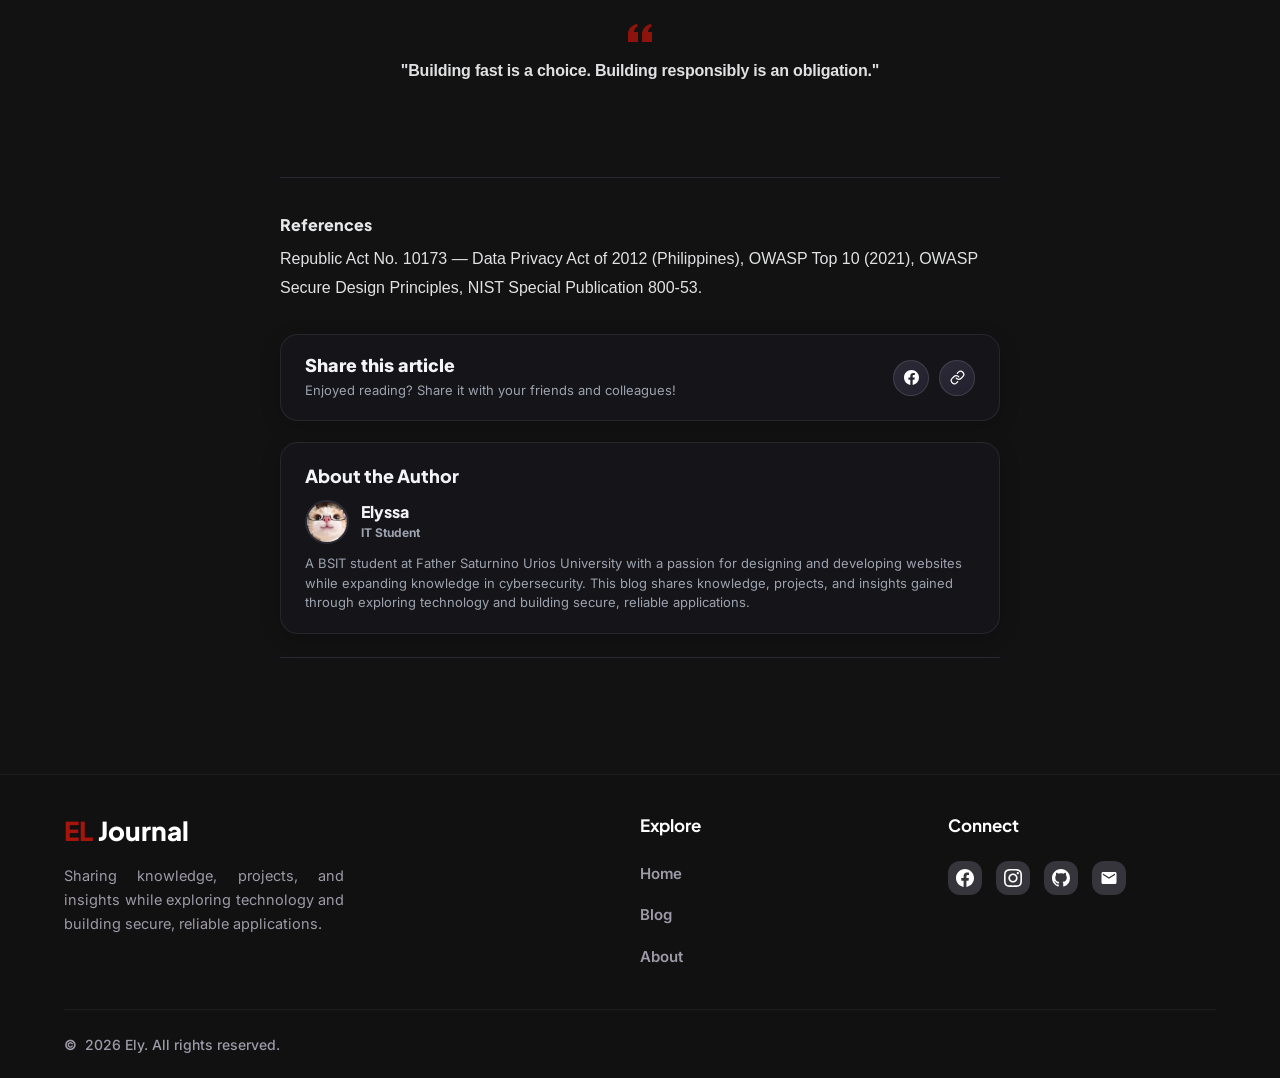
==== commit e57ea51e: "make Arial the default font for the article reader customizer" ====
--- a/blog-detail.html
+++ b/blog-detail.html
@@ -869,7 +869,7 @@
       };
 
       const defaultSettings = {
-        fontFamily: "'Playfair Display', serif",
+        fontFamily: "Arial, sans-serif",
         fontSize: "16",
         lineHeight: "1.8",
         columnWidth: "760"
--- a/assets/css/style.css
+++ b/assets/css/style.css
@@ -188,6 +188,7 @@
   box-sizing: border-box;
   margin: 0;
   padding: 0;
+  -webkit-tap-highlight-color: transparent;
 }
 
 body {
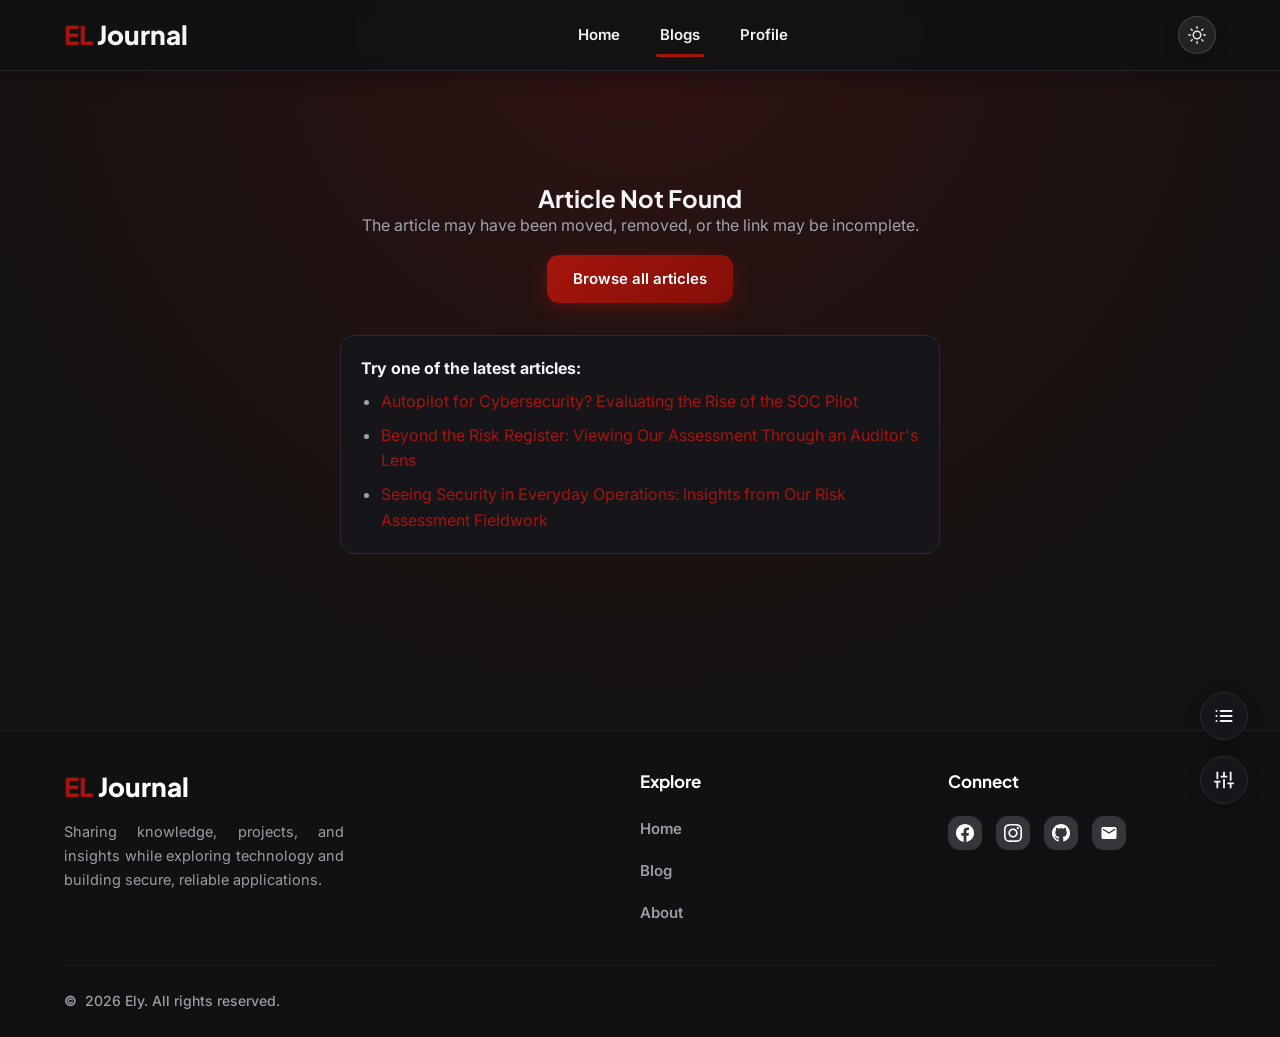
==== commit 30728fb5: "Update blog content, Firebase admin, and reader experience" ====
--- a/blog-detail.html
+++ b/blog-detail.html
@@ -14,7 +14,7 @@
   <link rel="stylesheet" href="assets/css/style.css">
   <link rel="preconnect" href="https://fonts.googleapis.com">
   <link rel="preconnect" href="https://fonts.gstatic.com" crossorigin>
-  <link href="https://fonts.googleapis.com/css2?family=Fira+Code:wght@400;600&family=Inter:wght@400;500;600;700;800&family=Lora:ital,wght@0,400;0,600;1,400&family=Merriweather:ital,wght@0,400;0,700;1,400&family=Outfit:wght@400;600;700&family=Playfair+Display:ital,wght@0,600;0,700;1,600&family=Plus+Jakarta+Sans:wght@500;600;700;800&family=Poppins:wght@400;600;700&family=Roboto:wght@400;500;700&display=swap" rel="stylesheet">
+  <link href="https://fonts.googleapis.com/css2?family=Fira+Code:wght@400;600&family=Inter:wght@400;500;600;700;800&family=Lora:ital,wght@0,400;0,600;1,400&family=Merriweather:ital,wght@0,400;0,700;1,400&family=Outfit:wght@400;600;700&family=Playfair+Display:ital,wght@0,400..900;1,400..900&family=Plus+Jakarta+Sans:wght@500;600;700;800&family=Poppins:wght@400;600;700&family=Roboto:wght@400;500;700&display=swap" rel="stylesheet">
   <style>
     .back-link-btn {
       color: var(--accent-coral);
@@ -520,9 +520,9 @@
       align-items: center;
       justify-content: center;
       box-shadow: 0 4px 16px rgba(0, 0, 0, 0.15);
-      opacity: 0;
-      visibility: hidden;
-      transform: translateY(16px);
+      opacity: 1;
+      visibility: visible;
+      transform: translateY(0);
       transition: opacity 0.3s ease, visibility 0.3s ease, transform 0.3s ease, border-color 0.2s, background-color 0.2s, box-shadow 0.2s;
     }
     .floating-toc-toggle-btn.is-visible {
@@ -632,6 +632,7 @@
   </style>
 </head>
 <body class="blog-detail-page">
+  <a class="skip-link" href="#article-detail-root">Skip to article</a>
 
 
   <header class="public-header">
@@ -655,6 +656,8 @@
   </header>
 
   <main id="article-detail-root" class="fade-in-page" style="padding: 32px 0 16px 0;"></main>
+
+  <div id="reading-progress" class="reading-progress" aria-hidden="true"><div id="reading-progress-bar"></div></div>
 
   <!-- Floating Back to Top Button with Scroll Progress Ring -->
   <button id="back-to-top-btn" class="back-to-top-btn" aria-label="Back to top" onclick="window.scrollTo({ top: 0, behavior: 'smooth' })">
@@ -698,9 +701,9 @@
   </div>
 
   <!-- Image Lightbox Modal -->
-  <div id="image-lightbox-modal" style="display: none; position: fixed; inset: 0; background: rgba(0,0,0,0.85); backdrop-filter: blur(8px); z-index: 99999; align-items: center; justify-content: center; cursor: zoom-out;" onclick="this.style.display='none'">
+  <div id="image-lightbox-modal" role="dialog" aria-modal="true" aria-label="Expanded article image" aria-hidden="true" style="display: none; position: fixed; inset: 0; background: rgba(0,0,0,0.85); backdrop-filter: blur(8px); z-index: 99999; align-items: center; justify-content: center; cursor: zoom-out;">
     <img id="lightbox-modal-img" src="" alt="Full view" style="max-width: 90vw; max-height: 90vh; border-radius: 16px; box-shadow: 0 20px 40px rgba(0,0,0,0.5); object-fit: contain;" />
-    <button onclick="document.getElementById('image-lightbox-modal').style.display='none'" style="position: absolute; top: 24px; right: 24px; background: rgba(255,255,255,0.2); border: none; color: white; width: 44px; height: 44px; border-radius: 50%; font-size: 24px; cursor: pointer; display: flex; align-items: center; justify-content: center;">✕</button>
+    <button id="lightbox-close-btn" type="button" aria-label="Close expanded image" onclick="closeLightbox()" style="position: absolute; top: 24px; right: 24px; background: rgba(255,255,255,0.2); border: none; color: white; width: 44px; height: 44px; border-radius: 50%; font-size: 24px; cursor: pointer; display: flex; align-items: center; justify-content: center;">✕</button>
   </div>
 
   <!-- Floating Reader Customizer Pane -->
@@ -824,7 +827,7 @@
           <circle cx="11" cy="11" r="8"></circle>
           <line x1="21" y1="21" x2="16.65" y2="16.65"></line>
         </svg>
-        <input type="text" id="quick-search-input" class="quick-search-input" placeholder="Search blog posts by title, tag, or topic..." autocomplete="off" />
+        <input type="text" id="quick-search-input" class="quick-search-input" aria-label="Search blog posts by title, tag, or topic" placeholder="Search blog posts by title, tag, or topic..." autocomplete="off" />
         <button type="button" id="quick-search-close" class="quick-search-close">ESC</button>
       </div>
       <div id="quick-search-results" class="quick-search-results">
@@ -837,9 +840,6 @@
     </div>
   </div>
 
-  <script src="https://cdn.jsdelivr.net/npm/@supabase/supabase-js@2"></script>
-  <script src="assets/js/config.js"></script>
-  <script src="assets/js/supabase-client.js"></script>
   <script src="assets/js/data.js"></script>
   <script src="https://cdn.jsdelivr.net/npm/marked/marked.min.js"></script>
   <script src="assets/js/main.js"></script>
@@ -974,15 +974,9 @@
         saveSettings();
       });
 
-      const floatingList = document.getElementById('floating-toc-list');
-
       let checkAttempts = 0;
       const applyInterval = setInterval(() => {
         checkAttempts++;
-        const mainTocList = document.querySelector('.toc-card .toc-list');
-        if (mainTocList && floatingList && !floatingList.children.length) {
-          floatingList.innerHTML = mainTocList.innerHTML;
-        }
         if (getContainer()) {
           applySettings();
           clearInterval(applyInterval);
@@ -995,40 +989,15 @@
       // ======================================================
       // FLOATING TABLE OF CONTENTS CONTROLLER
       // ======================================================
+      const floatingList = document.getElementById('floating-toc-list');
       const tocToggleBtn = document.getElementById('floating-toc-toggle-btn');
       const tocCloseBtn = document.getElementById('floating-toc-close-btn');
       const tocPanel = document.getElementById('floating-toc-panel');
-
-      // Scroll event to show/hide the floating TOC button
-      window.addEventListener('scroll', () => {
-        const mainToc = document.getElementById('main-toc-accordion');
-        if (mainToc) {
-          const rect = mainToc.getBoundingClientRect();
-          if (rect.bottom < 0) {
-            tocToggleBtn.classList.add('is-visible');
-          } else {
-            tocToggleBtn.classList.remove('is-visible');
-            tocPanel.classList.remove('is-open');
-          }
-        } else {
-          if (window.scrollY > 400) {
-            tocToggleBtn.classList.add('is-visible');
-          } else {
-            tocToggleBtn.classList.remove('is-visible');
-            tocPanel.classList.remove('is-open');
-          }
-        }
-      });
 
       // Toggle panel
       tocToggleBtn.addEventListener('click', (e) => {
         e.stopPropagation();
         tocPanel.classList.toggle('is-open');
-        
-        const mainTocList = document.querySelector('.toc-card .toc-list');
-        if (mainTocList && floatingList && !floatingList.children.length) {
-          floatingList.innerHTML = mainTocList.innerHTML;
-        }
       });
 
       // Close panel
--- a/assets/css/style.css
+++ b/assets/css/style.css
@@ -235,6 +235,100 @@
 :focus-visible {
   outline: 2px solid var(--accent-coral) !important;
   outline-offset: 3px !important;
+}
+
+.sr-only {
+  position: absolute;
+  width: 1px;
+  height: 1px;
+  padding: 0;
+  margin: -1px;
+  overflow: hidden;
+  clip: rect(0, 0, 0, 0);
+  white-space: nowrap;
+  border: 0;
+}
+
+.skip-link {
+  position: fixed;
+  top: 12px;
+  left: 12px;
+  z-index: 100000;
+  padding: 10px 14px;
+  border-radius: 8px;
+  background: var(--accent-coral);
+  color: #fff;
+  transform: translateY(-150%);
+}
+
+.skip-link:focus {
+  transform: translateY(0);
+}
+
+.reading-progress {
+  position: fixed;
+  z-index: 9999;
+  top: 0;
+  left: 0;
+  width: 100%;
+  height: 3px;
+  background: transparent;
+}
+
+.reading-progress > div {
+  width: 0;
+  height: 100%;
+  background: var(--accent-coral);
+  transition: width 80ms linear;
+}
+
+.post-tags {
+  display: flex;
+  flex-wrap: wrap;
+  gap: 7px;
+  margin: 12px 0;
+}
+
+.post-tag {
+  display: inline-flex;
+  align-items: center;
+  padding: 4px 9px;
+  border: 1px solid var(--border-light);
+  border-radius: 999px;
+  color: var(--text-muted);
+  background: var(--bg-card);
+  font-size: 11px;
+  font-weight: 700;
+  line-height: 1.2;
+}
+
+.article-empty-suggestions {
+  max-width: 600px;
+  margin: 32px auto 0;
+  padding: 20px;
+  border: 1px solid var(--border-light);
+  border-radius: 14px;
+  background: var(--bg-card);
+  text-align: left;
+}
+
+.article-empty-suggestions p {
+  margin-bottom: 8px;
+  color: var(--text-main);
+  font-weight: 700;
+}
+
+.article-empty-suggestions ul {
+  margin: 0;
+  padding-left: 20px;
+}
+
+.article-empty-suggestions li + li {
+  margin-top: 8px;
+}
+
+.article-empty-suggestions a {
+  color: var(--accent-coral);
 }
 
 .container {
@@ -410,6 +504,17 @@
   border: 1px solid transparent;
   transition: all var(--transition-normal);
   text-decoration: none;
+}
+
+.blog-number-label {
+  display: inline-block;
+  margin-right: 8px;
+  color: var(--accent-coral);
+  font-size: 11px;
+  font-weight: 800;
+  letter-spacing: 0.04em;
+  text-transform: uppercase;
+  white-space: nowrap;
 }
 
 /* Category Colors & Subtle Glowing Borders (Light Mode) */
@@ -2644,6 +2749,42 @@
   color: var(--text-main) !important;
   margin-bottom: 20px !important;
   opacity: 0.92;
+}
+
+.article-body .article-bullet-list {
+  list-style: disc;
+  margin: -6px 0 24px;
+  padding-left: 28px;
+  text-align: left;
+}
+
+.article-body .article-bullet-list li {
+  margin-bottom: 8px;
+  padding-left: 4px;
+  line-height: 1.7;
+}
+
+/* References list styling overrides */
+#main-article-content h2#references ~ p,
+#main-article-content h2#references ~ ul,
+#main-article-content h2#references ~ ol,
+.article-body h2#references ~ p,
+.article-body h2#references ~ ul,
+.article-body h2#references ~ ol {
+  font-size: 13px !important;
+  color: var(--text-muted) !important;
+  font-family: var(--font-sans), Arial, sans-serif !important;
+  line-height: 1.6 !important;
+  opacity: 0.85;
+}
+
+#main-article-content h2#references ~ ul li,
+#main-article-content h2#references ~ ol li,
+.article-body h2#references ~ ul li,
+.article-body h2#references ~ ol li {
+  font-size: 13px !important;
+  color: var(--text-muted) !important;
+  font-family: var(--font-sans), Arial, sans-serif !important;
 }
 
 /* Callout Quote Boxes */
@@ -4257,4 +4398,4 @@
 
 body:not(.dark-theme) .bubble-arrow::after {
   border-top-color: #FFFFFF;
-}+}
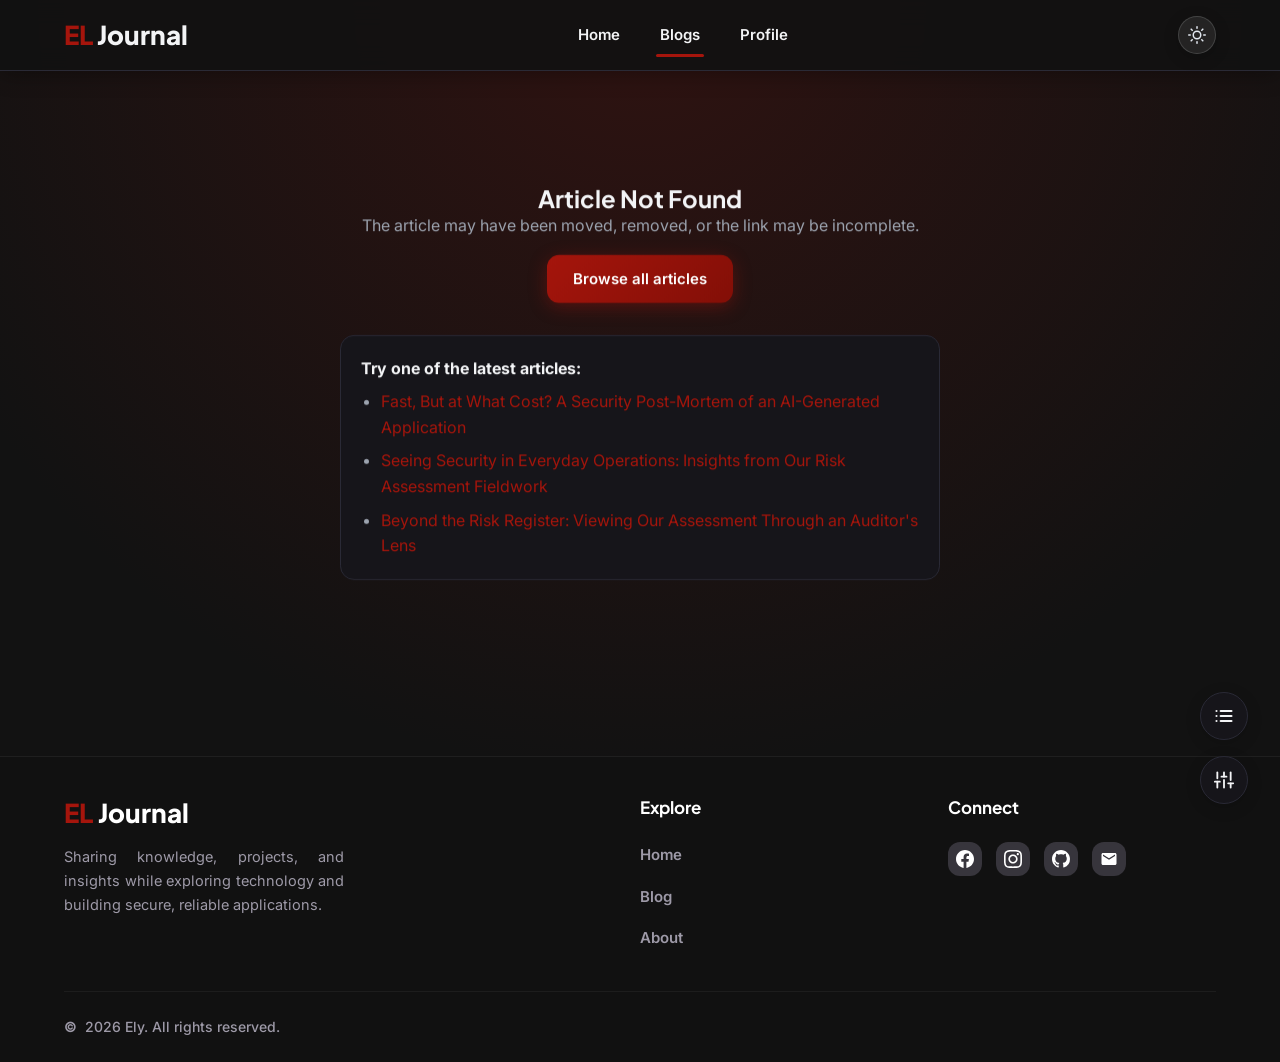
==== commit 410fe982: "Fix clean article URL asset paths" ====
--- a/blog-detail.html
+++ b/blog-detail.html
@@ -2,6 +2,7 @@
 <html lang="en">
 <head>
   <meta charset="UTF-8">
+  <base href="/">
   <meta name="viewport" content="width=device-width, initial-scale=1.0">
   <title>Article Reader - EL Journal</title>
   
--- a/assets/css/style.css
+++ b/assets/css/style.css
@@ -329,6 +329,18 @@
 
 .article-empty-suggestions a {
   color: var(--accent-coral);
+}
+
+@media (max-width: 640px) {
+  .article-navigation {
+    flex-direction: column;
+  }
+
+  .article-navigation .info-card {
+    width: 100%;
+    flex-basis: auto !important;
+    margin-left: 0 !important;
+  }
 }
 
 .container {
@@ -723,9 +735,9 @@
 
 .blog-item-card:hover {
   transform: translateY(-3px);
-  box-shadow: 0 10px 30px var(--topic-shadow, rgba(165, 21, 12, 0.10));
+  box-shadow: 0 10px 30px rgba(165, 21, 12, 0.10);
   background: var(--bg-card-hover);
-  border-color: var(--topic-accent, var(--accent-coral)) !important;
+  border-color: var(--accent-coral) !important;
 }
 
 .blog-item-card:active {
@@ -2094,8 +2106,8 @@
 }
 
 body.dark-theme .blog-item-card:hover {
-  border-color: var(--topic-accent, var(--accent-coral)) !important;
-  box-shadow: 0 12px 30px var(--topic-shadow, rgba(165, 21, 12, 0.25)) !important;
+  border-color: var(--accent-coral) !important;
+  box-shadow: 0 12px 30px rgba(165, 21, 12, 0.25) !important;
 }
 
 body.dark-theme .hero-red-card {
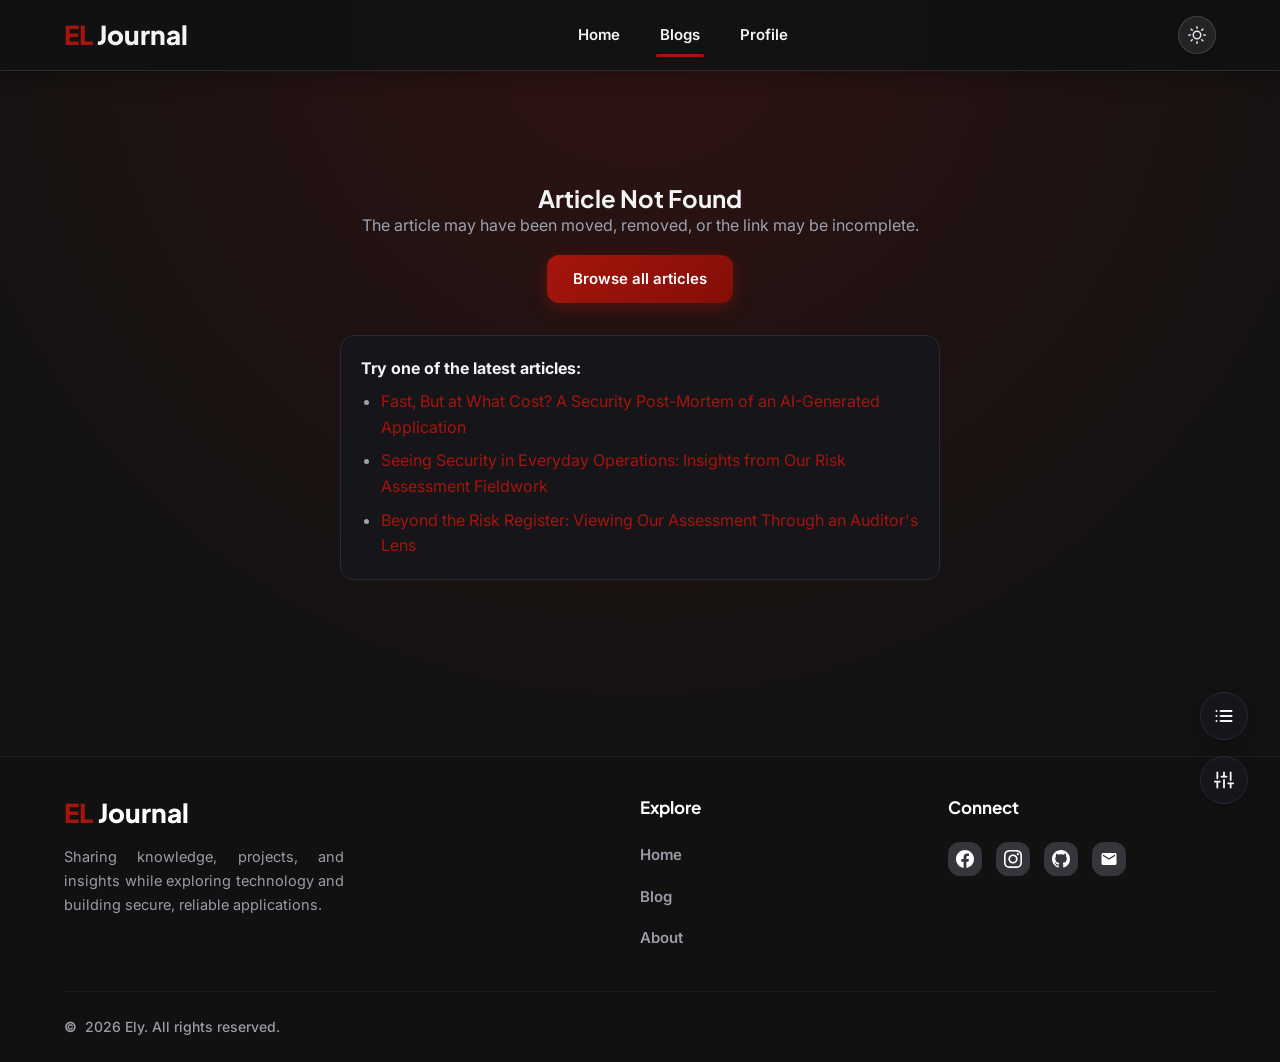
==== commit 65d38cab: "Revert "Fix clean article URL asset paths" This reverts commit 410fe9821ec4f4d9cbb808047421afd97978d" ====
--- a/blog-detail.html
+++ b/blog-detail.html
@@ -2,7 +2,6 @@
 <html lang="en">
 <head>
   <meta charset="UTF-8">
-  <base href="/">
   <meta name="viewport" content="width=device-width, initial-scale=1.0">
   <title>Article Reader - EL Journal</title>
   
